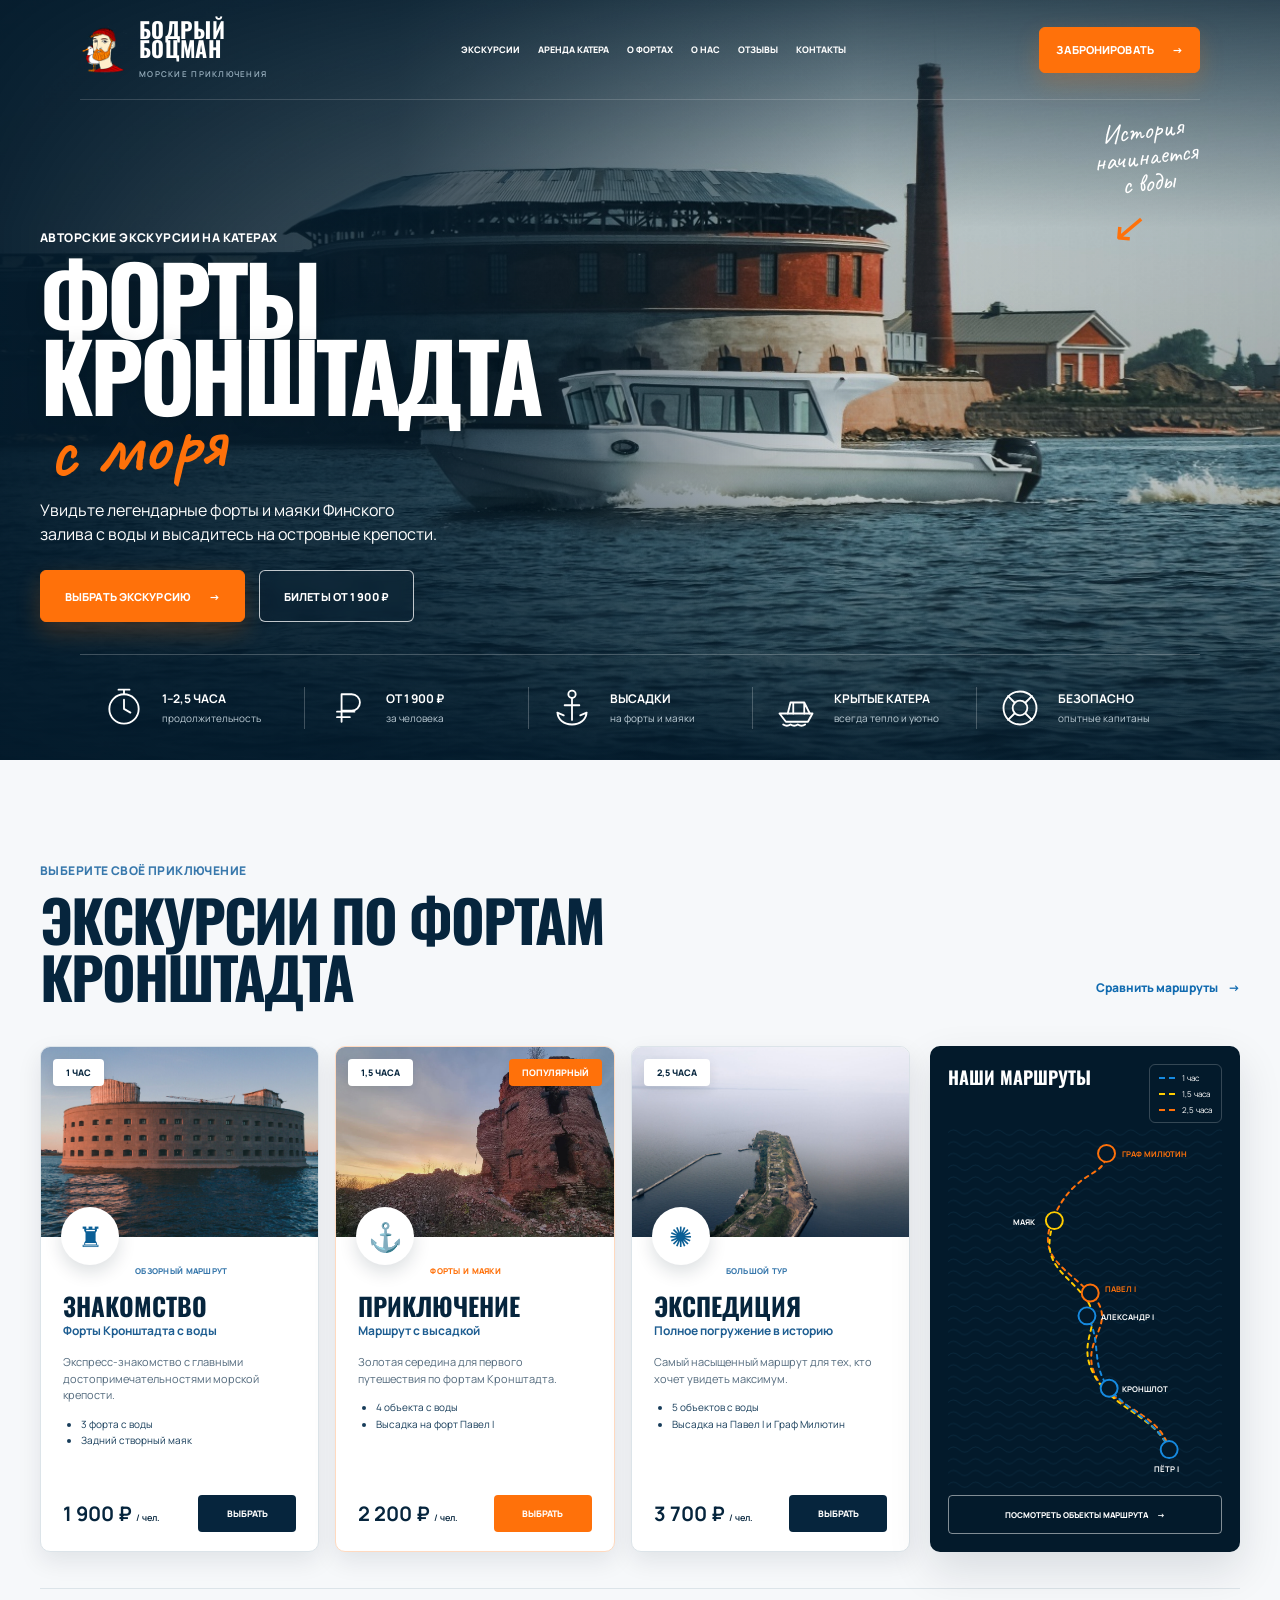
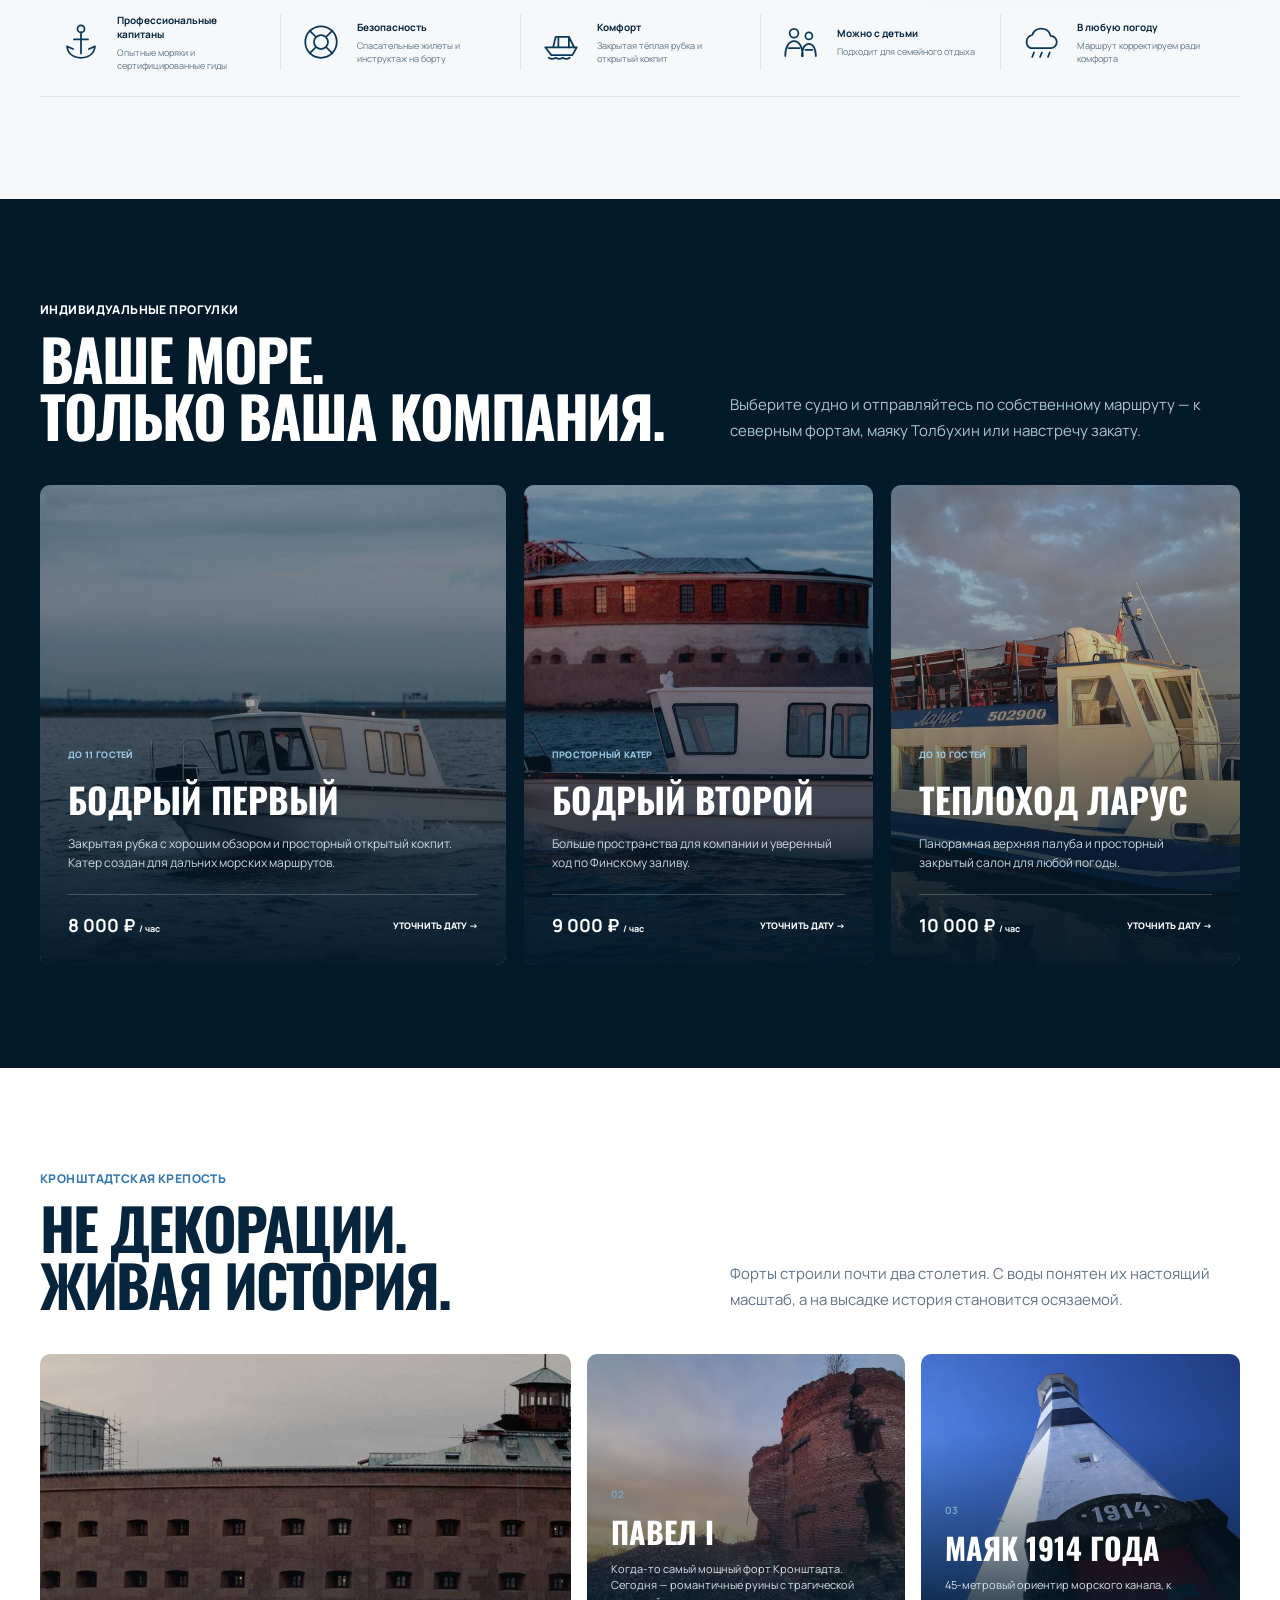
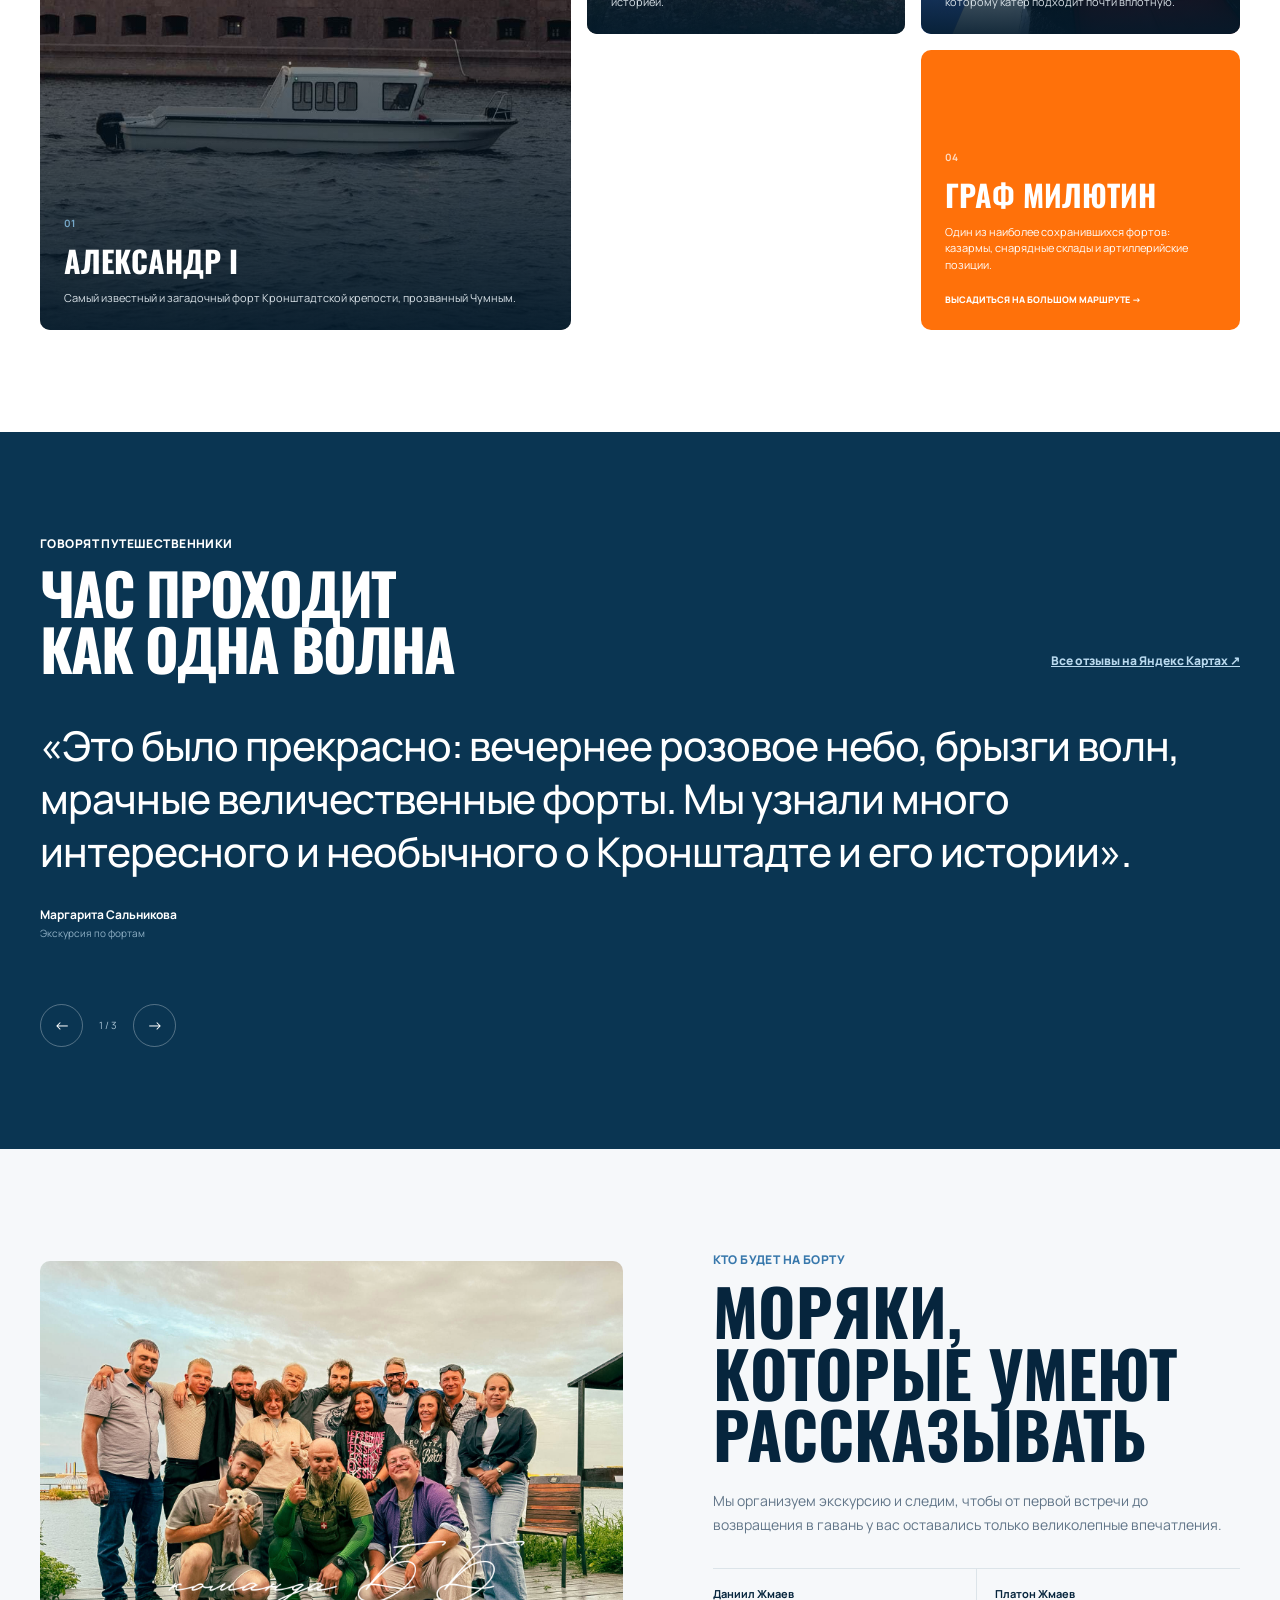
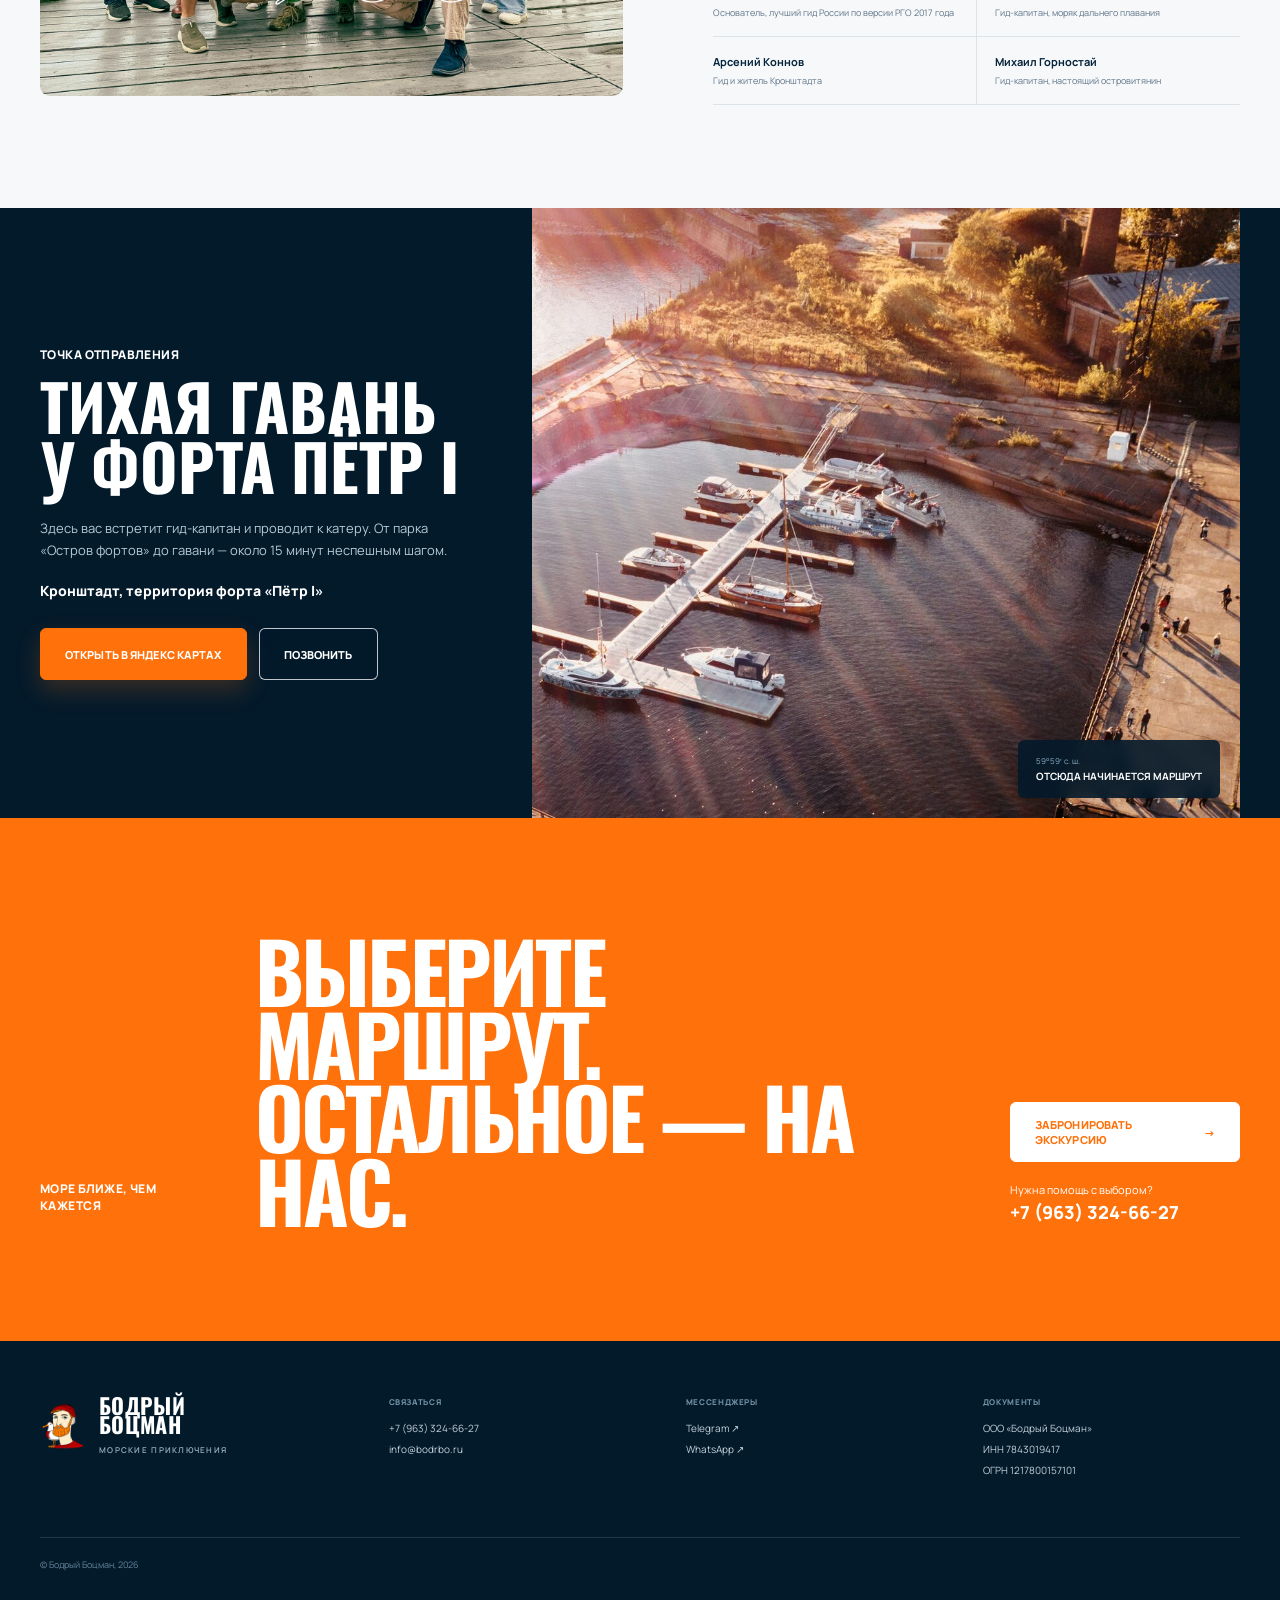
==== index.html @ 9ac8354c "feat: build Bodrbo Fort excursion website" ====
<!doctype html>
<html lang="ru">
<head>
  <meta charset="UTF-8">
  <meta name="viewport" content="width=device-width, initial-scale=1.0">
  <meta name="description" content="Авторские экскурсии по фортам и маякам Кронштадта на комфортабельных катерах. Маршруты от 1 до 2,5 часов с высадкой на форты.">
  <meta name="robots" content="index, follow, max-image-preview:large">
  <meta name="theme-color" content="#06253d">
  <link rel="canonical" href="https://bodrbo-fort.ru/">
  <meta property="og:locale" content="ru_RU">
  <meta property="og:type" content="website">
  <meta property="og:site_name" content="Бодрый Боцман — морские приключения">
  <meta property="og:title" content="Экскурсии по фортам Кронштадта с моря — Бодрый Боцман">
  <meta property="og:description" content="Увидьте легендарные форты и маяки Финского залива с воды и высадитесь на островные крепости.">
  <meta property="og:url" content="https://bodrbo-fort.ru/">
  <meta property="og:image" content="https://bodrbo-fort.ru/assets/images/hero-boat-fort.jpg">
  <meta name="twitter:card" content="summary_large_image">
  <title>Экскурсии по фортам Кронштадта с моря — Бодрый Боцман</title>
  <link rel="preconnect" href="https://fonts.googleapis.com">
  <link rel="preconnect" href="https://fonts.gstatic.com" crossorigin>
  <link href="https://fonts.googleapis.com/css2?family=Caveat:wght@600&amp;family=Manrope:wght@400;500;600;700;800&amp;family=Oswald:wght@500;600;700&amp;display=swap" rel="stylesheet">
  <link rel="icon" href="assets/logo-face.png" type="image/png">
  <link rel="stylesheet" href="styles.css?v=1">
  <script type="application/ld+json">
  {
    "@context": "https://schema.org",
    "@type": "TravelAgency",
    "name": "Бодрый Боцман",
    "url": "https://bodrbo-fort.ru/",
    "image": "https://bodrbo-fort.ru/assets/images/hero-boat-fort.jpg",
    "telephone": "+79633246627",
    "email": "info@bodrbo.ru",
    "address": {
      "@type": "PostalAddress",
      "addressLocality": "Кронштадт",
      "streetAddress": "Территория форта Пётр I",
      "addressCountry": "RU"
    },
    "priceRange": "₽₽",
    "sameAs": [
      "https://t.me/bodrbo_fort",
      "https://yandex.ru/maps/org/bodry_botsman/31053959127/"
    ]
  }
  </script>
</head>
<body>
  <a class="skip-link" href="#main">К содержанию</a>

  <header class="site-header" data-header>
    <a class="brand" href="#top" aria-label="Бодрый Боцман — на главную">
      <img src="assets/logo-face.png" alt="">
      <span><strong>Бодрый<br>Боцман</strong><small>Морские приключения</small></span>
    </a>
    <nav class="desktop-nav" aria-label="Основная навигация">
      <a href="#excursions">Экскурсии</a>
      <a href="#fleet">Аренда катера</a>
      <a href="#forts">О фортах</a>
      <a href="#team">О нас</a>
      <a href="#reviews">Отзывы</a>
      <a href="#contacts">Контакты</a>
    </nav>
    <div class="header-contact">
      <a href="tel:+79633246627">+7 (963) 324-66-27</a>
      <small>Ежедневно с 10:00 до 20:00</small>
    </div>
    <a class="button button--compact" href="https://n1058248.yclients.com" target="_blank" rel="noopener">Забронировать <span>→</span></a>
    <button class="menu-toggle" type="button" aria-expanded="false" aria-controls="mobile-menu" aria-label="Открыть меню"><span></span><span></span></button>
  </header>

  <div class="mobile-menu" id="mobile-menu" aria-hidden="true">
    <nav aria-label="Мобильная навигация">
      <a href="#excursions">Экскурсии</a><a href="#fleet">Аренда катера</a><a href="#forts">О фортах</a><a href="#team">О нас</a><a href="#reviews">Отзывы</a><a href="#contacts">Контакты</a>
    </nav>
    <a class="mobile-menu__phone" href="tel:+79633246627">+7 (963) 324-66-27</a>
    <a class="button" href="https://n1058248.yclients.com" target="_blank" rel="noopener">Забронировать экскурсию</a>
  </div>

  <main id="main">
    <section class="hero" id="top">
      <img class="hero__image" src="assets/images/hero-boat-fort.jpg" alt="Катер Бодрого Боцмана у форта Кронштадта">
      <div class="hero__wash"></div>
      <div class="hero__content">
        <p class="eyebrow">Авторские экскурсии на катерах</p>
        <h1>Форты<br>Кронштадта</h1>
        <p class="hero__script">с моря</p>
        <p class="hero__lead">Увидьте легендарные форты и маяки Финского залива с воды и высадитесь на островные крепости.</p>
        <div class="hero__actions">
          <a class="button" href="#excursions">Выбрать экскурсию <span>→</span></a>
          <a class="button button--ghost" href="https://n1058248.yclients.com" target="_blank" rel="noopener">Билеты от 1 900 ₽</a>
        </div>
      </div>
      <p class="hero__note">История<br>начинается<br>с воды <span>↙</span></p>
      <div class="hero-facts" aria-label="Главные преимущества">
        <article>
          <svg class="fact-icon" aria-hidden="true" viewBox="0 0 48 48"><circle cx="24" cy="25" r="16"></circle><path d="M24 15v10l7 4M18 4h12M24 4v5"></path></svg>
          <div><b>1–2,5 часа</b><small>продолжительность</small></div>
        </article>
        <article>
          <svg class="fact-icon" aria-hidden="true" viewBox="0 0 48 48"><path d="M17 39V9h11a9 9 0 0 1 0 18H17M12 28h19M12 34h14"></path></svg>
          <div><b>От 1 900 ₽</b><small>за человека</small></div>
        </article>
        <article>
          <svg class="fact-icon" aria-hidden="true" viewBox="0 0 48 48"><circle cx="24" cy="9" r="4"></circle><path d="M24 13v24M16 21h16M8 29c1 8 7 13 16 13s15-5 16-13M8 29l7 3M40 29l-7 3"></path></svg>
          <div><b>Высадки</b><small>на форты и маяки</small></div>
        </article>
        <article>
          <svg class="fact-icon" aria-hidden="true" viewBox="0 0 48 48"><path d="M6 30h36l-5 9H13L6 30Z"></path><path d="M15 30l3-12h15l6 12M21 18v12M33 18v12M10 42c3 2 5 2 8 0 3 2 5 2 8 0 3 2 5 2 8 0"></path></svg>
          <div><b>Крытые катера</b><small>всегда тепло и уютно</small></div>
        </article>
        <article>
          <svg class="fact-icon" aria-hidden="true" viewBox="0 0 48 48"><circle cx="24" cy="24" r="18"></circle><circle cx="24" cy="24" r="8"></circle><path d="M11 11l7 7M30 30l7 7M37 11l-7 7M18 30l-7 7"></path></svg>
          <div><b>Безопасно</b><small>опытные капитаны</small></div>
        </article>
      </div>
    </section>

    <section class="section routes" id="excursions">
      <header class="section-heading">
        <div><p class="eyebrow eyebrow--blue">Выберите своё приключение</p><h2>Экскурсии по фортам<br>Кронштадта</h2></div>
        <button class="text-link" type="button" data-scroll-map>Сравнить маршруты <span>→</span></button>
      </header>

      <div class="routes-layout">
        <div class="route-cards">
          <article class="route-card">
            <div class="route-card__image"><img src="assets/images/route-short.jpg" alt="Форт Александр I с воды" loading="lazy"><span>1 час</span></div>
            <div class="route-card__body">
              <div class="route-card__icon" aria-hidden="true">♜</div>
              <p class="eyebrow eyebrow--blue">Обзорный маршрут</p>
              <h3>Знакомство</h3>
              <p class="route-card__subtitle">Форты Кронштадта с воды</p>
              <p>Экспресс-знакомство с главными достопримечательностями морской крепости.</p>
              <ul><li>3 форта с воды</li><li>Задний створный маяк</li></ul>
              <footer><b>1 900 ₽ <small>/ чел.</small></b><a class="card-button" href="https://n1058248.yclients.com" target="_blank" rel="noopener">Выбрать</a></footer>
            </div>
          </article>

          <article class="route-card route-card--popular">
            <div class="route-card__image"><img src="assets/images/route-medium.jpg" alt="Руины форта Павел I" loading="lazy"><span>1,5 часа</span><em>Популярный</em></div>
            <div class="route-card__body">
              <div class="route-card__icon" aria-hidden="true">⚓</div>
              <p class="eyebrow eyebrow--orange">Форты и маяки</p>
              <h3>Приключение</h3>
              <p class="route-card__subtitle">Маршрут с высадкой</p>
              <p>Золотая середина для первого путешествия по фортам Кронштадта.</p>
              <ul><li>4 объекта с воды</li><li>Высадка на форт Павел I</li></ul>
              <footer><b>2 200 ₽ <small>/ чел.</small></b><a class="card-button card-button--orange" href="https://n1058248.yclients.com" target="_blank" rel="noopener">Выбрать</a></footer>
            </div>
          </article>

          <article class="route-card">
            <div class="route-card__image"><img src="assets/images/route-long.jpg" alt="Форт Обручев с высоты" loading="lazy"><span>2,5 часа</span></div>
            <div class="route-card__body">
              <div class="route-card__icon" aria-hidden="true">✺</div>
              <p class="eyebrow eyebrow--blue">Большой тур</p>
              <h3>Экспедиция</h3>
              <p class="route-card__subtitle">Полное погружение в историю</p>
              <p>Самый насыщенный маршрут для тех, кто хочет увидеть максимум.</p>
              <ul><li>5 объектов с воды</li><li>Высадка на Павел I и Граф Милютин</li></ul>
              <footer><b>3 700 ₽ <small>/ чел.</small></b><a class="card-button" href="https://n1058248.yclients.com" target="_blank" rel="noopener">Выбрать</a></footer>
            </div>
          </article>
        </div>

        <aside class="route-map" id="route-map" aria-label="Схема маршрутов экскурсий">
          <header><h3>Наши маршруты</h3><ul><li><i class="line line--blue"></i>1 час</li><li><i class="line line--yellow"></i>1,5 часа</li><li><i class="line line--orange"></i>2,5 часа</li></ul></header>
          <svg viewBox="0 0 420 560" role="img" aria-labelledby="map-title map-desc">
            <title id="map-title">Маршруты от форта Пётр I</title>
            <desc id="map-desc">Три маршрута проходят вдоль фортов Кроншлот, Александр I, Павел I, маяка и форта Граф Милютин.</desc>
            <defs><pattern id="waves" width="34" height="18" patternUnits="userSpaceOnUse"><path d="M0 10 Q8 2 17 10 T34 10" fill="none" stroke="#164764" stroke-width="1" opacity=".42"/></pattern></defs>
            <rect width="420" height="560" fill="url(#waves)"/>
            <path class="map-path map-path--orange" d="M339 496C325 436 245 431 224 378S265 302 218 256 132 197 166 131 241 79 243 42"/>
            <path class="map-path map-path--yellow" d="M339 496C318 444 251 434 223 380S242 304 210 263 139 211 163 145"/>
            <path class="map-path map-path--blue" d="M339 496C321 453 276 438 247 402S236 327 213 291"/>
            <g class="map-node"><circle cx="339" cy="496" r="13"/><text x="316" y="530">ПЁТР I</text></g>
            <g class="map-node"><circle cx="247" cy="402" r="13"/><text x="266" y="407">КРОНШЛОТ</text></g>
            <g class="map-node"><circle cx="213" cy="291" r="13"/><text x="234" y="297">АЛЕКСАНДР I</text></g>
            <g class="map-node map-node--orange"><circle cx="218" cy="256" r="13"/><text x="240" y="255">ПАВЕЛ I</text></g>
            <g class="map-node map-node--yellow"><circle cx="163" cy="145" r="13"/><text x="100" y="151">МАЯК</text></g>
            <g class="map-node map-node--orange"><circle cx="243" cy="42" r="13"/><text x="267" y="48">ГРАФ МИЛЮТИН</text></g>
          </svg>
          <a href="#forts">Посмотреть объекты маршрута <span>→</span></a>
        </aside>
      </div>

      <div class="trust-strip">
        <article>
          <svg class="trust-icon" aria-hidden="true" viewBox="0 0 48 48"><circle cx="24" cy="9" r="4"></circle><path d="M24 13v24M16 21h16M8 29c1 8 7 13 16 13s15-5 16-13M8 29l7 3M40 29l-7 3"></path></svg>
          <div><b>Профессиональные капитаны</b><p>Опытные моряки и сертифицированные гиды</p></div>
        </article>
        <article>
          <svg class="trust-icon" aria-hidden="true" viewBox="0 0 48 48"><circle cx="24" cy="24" r="18"></circle><circle cx="24" cy="24" r="8"></circle><path d="M11 11l7 7M30 30l7 7M37 11l-7 7M18 30l-7 7"></path></svg>
          <div><b>Безопасность</b><p>Спасательные жилеты и инструктаж на борту</p></div>
        </article>
        <article>
          <svg class="trust-icon" aria-hidden="true" viewBox="0 0 48 48"><path d="M6 30h36l-5 9H13L6 30Z"></path><path d="M15 30l3-12h15l6 12M21 18v12M33 18v12M10 42c3 2 5 2 8 0 3 2 5 2 8 0 3 2 5 2 8 0"></path></svg>
          <div><b>Комфорт</b><p>Закрытая тёплая рубка и открытый кокпит</p></div>
        </article>
        <article>
          <svg class="trust-icon" aria-hidden="true" viewBox="0 0 48 48"><circle cx="16" cy="14" r="5"></circle><circle cx="33" cy="17" r="4"></circle><path d="M6 40c0-10 4-17 10-17s10 7 10 17M25 40c0-8 3-14 8-14s8 6 8 14M10 31h12M29 33h8"></path></svg>
          <div><b>Можно с детьми</b><p>Подходит для семейного отдыха</p></div>
        </article>
        <article>
          <svg class="trust-icon" aria-hidden="true" viewBox="0 0 48 48"><path d="M12 31h23a7 7 0 0 0 0-14 11 11 0 0 0-21-1A8 8 0 0 0 12 31Z"></path><path d="M16 36l-2 5M25 36l-2 5M34 36l-2 5"></path></svg>
          <div><b>В любую погоду</b><p>Маршрут корректируем ради комфорта</p></div>
        </article>
      </div>
    </section>

    <section class="section fleet" id="fleet">
      <header class="section-heading section-heading--light"><div><p class="eyebrow">Индивидуальные прогулки</p><h2>Ваше море.<br>Только ваша компания.</h2></div><p>Выберите судно и отправляйтесь по собственному маршруту — к северным фортам, маяку Толбухин или навстречу закату.</p></header>
      <div class="fleet-grid">
        <article class="vessel-card vessel-card--wide"><img src="assets/images/boat-first.jpg" alt="Катер Бодрый Первый на воде" loading="lazy"><div><p class="eyebrow">До 11 гостей</p><h3>Бодрый Первый</h3><p>Закрытая рубка с хорошим обзором и просторный открытый кокпит. Катер создан для дальних морских маршрутов.</p><footer><b>8 000 ₽ <small>/ час</small></b><a href="tel:+79633246627">Уточнить дату →</a></footer></div></article>
        <article class="vessel-card"><img src="assets/images/boat-second.jpg" alt="Катер Бодрый Второй у форта" loading="lazy"><div><p class="eyebrow">Просторный катер</p><h3>Бодрый Второй</h3><p>Больше пространства для компании и уверенный ход по Финскому заливу.</p><footer><b>9 000 ₽ <small>/ час</small></b><a href="tel:+79633246627">Уточнить дату →</a></footer></div></article>
        <article class="vessel-card"><img src="assets/images/ship-larus.jpg" alt="Теплоход Ларус" loading="lazy"><div><p class="eyebrow">До 10 гостей</p><h3>Теплоход Ларус</h3><p>Панорамная верхняя палуба и просторный закрытый салон для любой погоды.</p><footer><b>10 000 ₽ <small>/ час</small></b><a href="tel:+79633246627">Уточнить дату →</a></footer></div></article>
      </div>
    </section>

    <section class="section forts" id="forts">
      <header class="section-heading"><div><p class="eyebrow eyebrow--blue">Кронштадтская крепость</p><h2>Не декорации.<br>Живая история.</h2></div><p>Форты строили почти два столетия. С воды понятен их настоящий масштаб, а на высадке история становится осязаемой.</p></header>
      <div class="forts-grid">
        <article class="fort-card fort-card--large"><img src="assets/images/fort-alexander.jpg" alt="Форт Александр I" loading="lazy"><div><span>01</span><h3>Александр I</h3><p>Самый известный и загадочный форт Кронштадтской крепости, прозванный Чумным.</p></div></article>
        <article class="fort-card"><img src="assets/images/route-medium.jpg" alt="Руины форта Павел I" loading="lazy"><div><span>02</span><h3>Павел I</h3><p>Когда-то самый мощный форт Кронштадта. Сегодня — романтичные руины с трагической историей.</p></div></article>
        <article class="fort-card"><img src="assets/images/lighthouse.jpg" alt="Задний створный маяк морского канала" loading="lazy"><div><span>03</span><h3>Маяк 1914 года</h3><p>45-метровый ориентир морского канала, к которому катер подходит почти вплотную.</p></div></article>
        <article class="fort-card fort-card--text"><div><span>04</span><h3>Граф Милютин</h3><p>Один из наиболее сохранившихся фортов: казармы, снарядные склады и артиллерийские позиции.</p><a href="#excursions">Высадиться на большом маршруте →</a></div></article>
      </div>
    </section>

    <section class="section reviews" id="reviews">
      <header class="section-heading section-heading--light"><div><p class="eyebrow">Говорят путешественники</p><h2>Час проходит<br>как одна волна</h2></div><a class="text-link text-link--light" href="https://yandex.ru/maps/org/bodry_botsman/31053959127/" target="_blank" rel="noopener">Все отзывы на Яндекс Картах ↗</a></header>
      <div class="reviews-track" data-reviews>
        <blockquote class="review is-active"><p>«Это было прекрасно: вечернее розовое небо, брызги волн, мрачные величественные форты. Мы узнали много интересного и необычного о Кронштадте и его истории».</p><footer><b>Маргарита Сальникова</b><span>Экскурсия по фортам</span></footer></blockquote>
        <blockquote class="review"><p>«Рассказ последовательный, интересный, с юмором. Узнали много нового. Поездка по воде на малом катере — отдельное приключение. Посетили форт Милютин и поднялись на маяк».</p><footer><b>Дина Мо</b><span>Большой маршрут</span></footer></blockquote>
        <blockquote class="review"><p>«Более интересного рассказа об истории ещё не слышали. Час пролетел незаметно: прокатились с ветерком, посмеялись от души и получили массу эмоций».</p><footer><b>Катарина Фишер</b><span>Обзорная экскурсия</span></footer></blockquote>
      </div>
      <div class="review-controls"><button type="button" data-review-prev aria-label="Предыдущий отзыв">←</button><span data-review-count>1 / 3</span><button type="button" data-review-next aria-label="Следующий отзыв">→</button></div>
    </section>

    <section class="section team" id="team">
      <div class="team-photo"><img src="assets/images/team.jpg" alt="Команда Бодрого Боцмана" loading="lazy"></div>
      <div class="team-copy"><p class="eyebrow eyebrow--blue">Кто будет на борту</p><h2>Моряки,<br>которые умеют рассказывать</h2><p>Мы организуем экскурсию и следим, чтобы от первой встречи до возвращения в гавань у вас оставались только великолепные впечатления.</p>
        <div class="team-list">
          <article><b>Даниил Жмаев</b><span>Основатель, лучший гид России по версии РГО 2017 года</span></article>
          <article><b>Платон Жмаев</b><span>Гид-капитан, моряк дальнего плавания</span></article>
          <article><b>Арсений Коннов</b><span>Гид и житель Кронштадта</span></article>
          <article><b>Михаил Горностай</b><span>Гид-капитан, настоящий островитянин</span></article>
        </div>
      </div>
    </section>

    <section class="section departure" id="contacts">
      <div class="departure-copy"><p class="eyebrow">Точка отправления</p><h2>Тихая гавань<br>у форта Пётр I</h2><p>Здесь вас встретит гид-капитан и проводит к катеру. От парка «Остров фортов» до гавани — около 15 минут неспешным шагом.</p><address>Кронштадт, территория форта «Пётр I»</address><div><a class="button" href="https://yandex.ru/maps/org/bodry_botsman/31053959127/" target="_blank" rel="noopener">Открыть в Яндекс Картах</a><a class="button button--ghost" href="tel:+79633246627">Позвонить</a></div></div>
      <figure><img src="assets/images/departure-harbor.jpg" alt="Гавань у форта Пётр I — место отправления экскурсий" loading="lazy"><figcaption><span>59°59′ с. ш.</span><b>Отсюда начинается маршрут</b></figcaption></figure>
    </section>

    <section class="booking">
      <p class="eyebrow">Море ближе, чем кажется</p><h2>Выберите маршрут.<br>Остальное — на нас.</h2><div><a class="button" href="https://n1058248.yclients.com" target="_blank" rel="noopener">Забронировать экскурсию <span>→</span></a><p>Нужна помощь с выбором?<br><a href="tel:+79633246627">+7 (963) 324-66-27</a></p></div>
    </section>
  </main>

  <footer class="site-footer">
    <a class="brand brand--footer" href="#top"><img src="assets/logo-face.png" alt=""><span><strong>Бодрый<br>Боцман</strong><small>Морские приключения</small></span></a>
    <div><small>Связаться</small><a href="tel:+79633246627">+7 (963) 324-66-27</a><a href="mailto:info@bodrbo.ru">info@bodrbo.ru</a></div>
    <div><small>Мессенджеры</small><a href="https://t.me/bodrbo_fort" target="_blank" rel="noopener">Telegram ↗</a><a href="https://wa.me/79633246627" target="_blank" rel="noopener">WhatsApp ↗</a></div>
    <div><small>Документы</small><span>ООО «Бодрый Боцман»</span><span>ИНН 7843019417</span><span>ОГРН 1217800157101</span></div>
    <p>© Бодрый Боцман, 2026</p>
  </footer>

  <script src="script.js?v=1"></script>
</body>
</html>
---- styles.css ----
:root{
  --ink:#06253d;
  --ink-deep:#031a2b;
  --ink-soft:#0b3857;
  --water:#0b5f96;
  --sky:#5aa4cf;
  --paper:#f6f8fa;
  --white:#fff;
  --mist:#dbe5ec;
  --muted:#617588;
  --orange:#ff710a;
  --orange-deep:#e95d00;
  --yellow:#ffcc00;
  --line:#dce4e9;
  --shadow:0 18px 44px rgba(3,26,43,.12);
  --radius:10px;
  --container:min(1400px,calc(100% - 80px));
}

*{box-sizing:border-box}
html{scroll-behavior:smooth;background:var(--paper);color:var(--ink);font-family:"Manrope",Arial,sans-serif;-webkit-font-smoothing:antialiased}
body{margin:0;min-width:320px;overflow-x:hidden}
body.menu-open{overflow:hidden}
img{display:block;max-width:100%}
a{color:inherit}
button,input,textarea{font:inherit}
button{color:inherit;cursor:pointer}
.skip-link{position:fixed;left:16px;top:-80px;z-index:1000;background:#fff;color:var(--ink);padding:12px 18px;border-radius:6px;font-weight:800}
.skip-link:focus{top:16px}
:focus-visible{outline:3px solid #ffb677;outline-offset:4px}

.site-header{position:absolute;left:50%;top:0;z-index:50;display:grid;grid-template-columns:auto 1fr auto auto;align-items:center;gap:clamp(24px,3vw,52px);width:var(--container);height:100px;color:#fff;border-bottom:1px solid rgba(255,255,255,.16);transform:translateX(-50%)}
.site-header.is-scrolled{position:fixed;left:0;width:100%;height:76px;padding:0 max(40px,calc((100vw - 1400px)/2));background:rgba(3,26,43,.95);border-bottom-color:rgba(255,255,255,.1);backdrop-filter:blur(15px);transform:none;animation:header-in .24s ease-out}
@keyframes header-in{from{transform:translateY(-100%)}to{transform:none}}
.brand{display:flex;align-items:center;gap:10px;min-width:max-content;color:#fff;text-decoration:none}
.brand img{width:49px;height:55px;object-fit:contain}
.brand>span{display:block}
.brand strong{display:block;font-family:"Oswald",Impact,sans-serif;font-size:22px;line-height:.87;letter-spacing:.015em;text-transform:uppercase}
.brand small{display:block;margin-top:10px;color:#98afbe;font-size:8px;font-weight:600;letter-spacing:.16em;text-transform:uppercase}
.desktop-nav{display:flex;align-items:center;justify-content:center;gap:clamp(20px,2.3vw,39px)}
.desktop-nav a{position:relative;color:#fff;text-decoration:none;font-size:11px;font-weight:800;text-transform:uppercase;white-space:nowrap}
.desktop-nav a::after{content:"";position:absolute;left:0;right:100%;bottom:-8px;height:2px;background:var(--orange);transition:right .2s ease}
.desktop-nav a:hover::after{right:0}
.header-contact{display:grid;justify-items:end;gap:2px;min-width:max-content}
.header-contact a{text-decoration:none;font-size:17px;font-weight:800}
.header-contact small{color:#b9c9d4;font-size:9px}
.button{display:inline-flex;align-items:center;justify-content:center;gap:18px;min-height:52px;border:1px solid var(--orange);border-radius:6px;background:var(--orange);color:#fff;padding:14px 24px;text-decoration:none;font-size:11px;font-weight:800;letter-spacing:.01em;text-transform:uppercase;box-shadow:0 10px 25px rgba(255,113,10,.22);transition:background .2s,border-color .2s,transform .2s,box-shadow .2s}
.button:hover{background:#ff8124;border-color:#ff8124;transform:translateY(-2px);box-shadow:0 16px 28px rgba(255,113,10,.3)}
.button--compact{min-height:46px;padding:12px 20px}
.button--ghost{border-color:rgba(255,255,255,.75);background:rgba(3,26,43,.14);box-shadow:none;backdrop-filter:blur(7px)}
.button--ghost:hover{border-color:#fff;background:rgba(255,255,255,.12);box-shadow:none}
.menu-toggle{display:none;width:46px;height:46px;border:1px solid rgba(255,255,255,.25);border-radius:5px;background:transparent;padding:13px}
.menu-toggle span{display:block;width:100%;height:2px;background:#fff;transition:.2s}
.menu-toggle span+span{margin-top:7px}
.menu-toggle[aria-expanded="true"] span:first-child{transform:translateY(4.5px) rotate(45deg)}
.menu-toggle[aria-expanded="true"] span:last-child{transform:translateY(-4.5px) rotate(-45deg)}
.mobile-menu{display:none}

.hero{position:relative;display:flex;align-items:flex-end;min-height:760px;overflow:hidden;background:var(--ink-deep);color:#fff;padding:150px max(40px,calc((100vw - 1400px)/2)) 138px}
.hero__image{position:absolute;inset:0;width:100%;height:100%;object-fit:cover;object-position:center 52%;transform:scale(1.015);animation:hero-settle 1.4s cubic-bezier(.2,.7,.2,1) both}
@keyframes hero-settle{from{opacity:.55;transform:scale(1.075)}to{opacity:1;transform:scale(1.015)}}
.hero__wash{position:absolute;inset:0;background:linear-gradient(90deg,rgba(3,26,43,.95) 0%,rgba(3,26,43,.76) 31%,rgba(3,26,43,.18) 67%,rgba(3,26,43,.28) 100%),linear-gradient(0deg,rgba(3,26,43,.9) 0%,transparent 38%),linear-gradient(180deg,rgba(3,26,43,.72),transparent 30%)}
.hero__content{position:relative;z-index:2;width:min(600px,48vw)}
.eyebrow{margin:0 0 12px;color:#fff;font-size:12px;font-weight:800;letter-spacing:.035em;text-transform:uppercase}
.eyebrow--blue{color:#3878ac}
.eyebrow--orange{color:var(--orange)}
.hero h1{margin:0;font-family:"Oswald",Impact,sans-serif;font-size:clamp(70px,7.35vw,118px);font-weight:700;line-height:.82;letter-spacing:-.045em;text-transform:uppercase;text-shadow:0 3px 20px rgba(0,0,0,.15)}
.hero__script{width:max-content;margin:0 0 8px 7px;color:var(--orange);font-family:"Caveat",cursive;font-size:clamp(62px,6vw,96px);font-weight:600;line-height:.88;transform:rotate(-4deg)}
.hero__lead{max-width:580px;margin:18px 0 24px;font-size:16px;line-height:1.5;text-wrap:balance}
.hero__actions{display:flex;gap:14px;flex-wrap:wrap}
.hero__note{position:absolute;top:118px;right:max(80px,calc((100vw - 1400px)/2 + 30px));z-index:3;margin:0;font-family:"Caveat",cursive;font-size:26px;line-height:1;text-align:center;transform:rotate(-7deg)}
.hero__note span{display:block;margin:8px 0 0 -48px;color:var(--orange);font-family:Arial,sans-serif;font-size:42px;transform:rotate(12deg)}
.hero-facts{position:absolute;z-index:3;left:50%;bottom:0;display:grid;grid-template-columns:repeat(5,1fr);width:var(--container);height:106px;transform:translateX(-50%);border-top:1px solid rgba(255,255,255,.22)}
.hero-facts article{position:relative;display:flex;align-items:center;gap:16px;padding:20px 22px}
.hero-facts article+article::before{content:"";position:absolute;left:0;top:30%;bottom:30%;width:1px;background:rgba(255,255,255,.23)}
.fact-icon{display:block;width:44px;height:44px;flex:none;overflow:visible;color:#fff;fill:none;stroke:currentColor;stroke-width:2;stroke-linecap:round;stroke-linejoin:round}
.hero-facts b{display:block;font-size:12px;text-transform:uppercase}
.hero-facts small{display:block;margin-top:5px;color:#becdd6;font-size:10px;line-height:1.3}

.section{padding:clamp(75px,8vw,120px) max(40px,calc((100vw - 1400px)/2))}
.section-heading{display:flex;align-items:end;justify-content:space-between;gap:60px;margin-bottom:42px}
.section-heading h2{margin:0;font-family:"Oswald",Impact,sans-serif;font-size:clamp(44px,4.5vw,70px);line-height:.98;letter-spacing:-.035em;text-transform:uppercase}
.section-heading>p{max-width:510px;margin:0;color:var(--muted);font-size:15px;line-height:1.7}
.section-heading--light{color:#fff}
.section-heading--light>p{color:#afc2d0}
.text-link{border:0;background:transparent;color:#116bb0;padding:8px 0;font-size:12px;font-weight:800}
.text-link span{margin-left:8px}
.text-link--light{color:#b9d9ee}

.routes{background:var(--paper)}
.routes-layout{display:grid;grid-template-columns:minmax(0,1fr) 310px;gap:20px;align-items:stretch}
.route-cards{display:grid;grid-template-columns:repeat(3,minmax(0,1fr));gap:16px}
.route-card{display:flex;flex-direction:column;min-width:0;overflow:hidden;border:1px solid var(--line);border-radius:var(--radius);background:#fff;box-shadow:0 9px 24px rgba(3,26,43,.09);transition:transform .25s,box-shadow .25s}
.route-card:hover{transform:translateY(-5px);box-shadow:var(--shadow)}
.route-card--popular{border-color:#ffdac0}
.route-card__image{position:relative;height:190px;background:#bdd0dc}
.route-card__image img{width:100%;height:100%;object-fit:cover}
.route-card__image>span,.route-card__image>em{position:absolute;top:12px;border-radius:4px;background:#fff;color:var(--ink);padding:7px 13px;font-size:9px;font-style:normal;font-weight:800;text-transform:uppercase;box-shadow:0 4px 12px rgba(3,26,43,.1)}
.route-card__image>span{left:12px}
.route-card__image>em{right:12px;background:var(--orange);color:#fff}
.route-card__body{position:relative;display:flex;flex:1;flex-direction:column;padding:28px 22px 19px}
.route-card__icon{position:absolute;left:20px;top:-30px;display:grid;place-items:center;width:58px;height:58px;border-radius:50%;background:#fff;color:var(--water);font-size:28px;box-shadow:0 7px 18px rgba(3,26,43,.14)}
.route-card--popular .route-card__icon{color:var(--orange)}
.route-card__body>.eyebrow{margin:0 0 4px;padding-left:72px;font-size:8px;min-height:15px}
.route-card h3{margin:9px 0 0;font-family:"Oswald",Impact,sans-serif;font-size:25px;line-height:1;text-transform:uppercase}
.route-card__subtitle{margin:4px 0 14px!important;color:#1d5d91!important;font-size:12px!important;font-weight:700}
.route-card__body>p:not(.eyebrow){margin:0 0 12px;color:#536a7d;font-size:11px;line-height:1.5}
.route-card ul{margin:0 0 22px;padding-left:18px;color:#173d5a;font-size:10px;line-height:1.65}
.route-card footer{display:flex;align-items:center;justify-content:space-between;gap:12px;margin-top:auto}
.route-card footer>b{font-size:20px;white-space:nowrap}
.route-card footer small{font-size:9px;font-weight:600}
.card-button{display:inline-flex;justify-content:center;min-width:98px;border-radius:4px;background:var(--ink);color:#fff;padding:12px;text-decoration:none;font-size:9px;font-weight:800;text-transform:uppercase}
.card-button--orange{background:var(--orange)}
.route-map{display:flex;flex-direction:column;overflow:hidden;border-radius:var(--radius);background:var(--ink-deep);color:#fff;padding:18px;box-shadow:var(--shadow)}
.route-map header{display:flex;align-items:start;justify-content:space-between;gap:15px}
.route-map h3{margin:0;font-family:"Oswald",Impact,sans-serif;font-size:18px;text-transform:uppercase}
.route-map ul{display:grid;gap:5px;margin:0;padding:7px 9px;border:1px solid rgba(255,255,255,.2);border-radius:6px;list-style:none;font-size:8px}
.route-map li{display:flex;align-items:center;gap:7px}
.line{display:block;width:16px;border-top:2px dashed}
.line--blue{color:#168ae0}.line--yellow{color:var(--yellow)}.line--orange{color:var(--orange)}
.route-map svg{width:100%;height:100%;min-height:365px;margin:3px 0}
.map-path{fill:none;stroke-width:3;stroke-linecap:round;stroke-dasharray:6 7;animation:route-flow 12s linear infinite}
.map-path--blue{stroke:#168ae0}.map-path--yellow{stroke:var(--yellow)}.map-path--orange{stroke:var(--orange)}
@keyframes route-flow{to{stroke-dashoffset:-100}}
.map-node circle{fill:var(--ink-deep);stroke:#168ae0;stroke-width:3}
.map-node text{fill:#fff;font:700 12px "Manrope",Arial,sans-serif}
.map-node--orange circle{stroke:var(--orange)}.map-node--orange text{fill:var(--orange)}
.map-node--yellow circle{stroke:var(--yellow)}.map-node--yellow text{fill:#fff}
.route-map>a{display:flex;justify-content:center;border:1px solid rgba(255,255,255,.5);border-radius:4px;padding:13px;color:#fff;text-decoration:none;font-size:8px;font-weight:800;text-transform:uppercase}
.route-map>a span{margin-left:9px}
.trust-strip{display:grid;grid-template-columns:repeat(5,1fr);margin-top:36px;border-top:1px solid var(--line);border-bottom:1px solid var(--line)}
.trust-strip article{position:relative;display:flex;align-items:center;gap:15px;padding:24px 20px}
.trust-strip article+article::before{content:"";position:absolute;left:0;top:24%;bottom:24%;width:1px;background:var(--line)}
.trust-icon{display:block;width:42px;height:42px;flex:none;overflow:visible;color:var(--ink-soft);fill:none;stroke:currentColor;stroke-width:2;stroke-linecap:round;stroke-linejoin:round}
.trust-strip b{display:block;font-size:10px}
.trust-strip p{margin:5px 0 0;color:var(--muted);font-size:9px;line-height:1.45}

.fleet{overflow:hidden;background:var(--ink-deep);color:#fff}
.fleet::before{content:"";position:absolute}
.fleet-grid{display:grid;grid-template-columns:1.2fr .9fr .9fr;gap:18px}
.vessel-card{position:relative;min-height:480px;overflow:hidden;border-radius:var(--radius);background:#0e3149}
.vessel-card>img{position:absolute;inset:0;width:100%;height:100%;object-fit:cover;transition:transform .7s cubic-bezier(.2,.7,.2,1)}
.vessel-card:hover>img{transform:scale(1.035)}
.vessel-card::after{content:"";position:absolute;inset:0;background:linear-gradient(0deg,rgba(3,26,43,.96),rgba(3,26,43,.12) 78%)}
.vessel-card>div{position:absolute;z-index:2;left:0;right:0;bottom:0;padding:28px}
.vessel-card .eyebrow{font-size:9px;color:#9cc9e6}
.vessel-card h3{margin:0 0 10px;font-family:"Oswald",Impact,sans-serif;font-size:35px;text-transform:uppercase}
.vessel-card p:not(.eyebrow){max-width:520px;margin:0;color:#ccd9e1;font-size:12px;line-height:1.55}
.vessel-card footer{display:flex;align-items:center;justify-content:space-between;gap:20px;margin-top:22px;padding-top:18px;border-top:1px solid rgba(255,255,255,.2)}
.vessel-card footer b{font-size:18px}.vessel-card footer small{font-size:9px}.vessel-card footer a{color:#fff;font-size:9px;font-weight:800;text-decoration:none;text-transform:uppercase}

.forts{background:#fff}
.forts-grid{display:grid;grid-template-columns:1.25fr .75fr .75fr;grid-template-rows:repeat(2,280px);gap:16px}
.fort-card{position:relative;overflow:hidden;border-radius:var(--radius);background:var(--ink);color:#fff}
.fort-card--large{grid-row:1/3}
.fort-card>img{width:100%;height:100%;object-fit:cover;transition:transform .7s cubic-bezier(.2,.7,.2,1)}
.fort-card:hover>img{transform:scale(1.04)}
.fort-card::after{content:"";position:absolute;inset:0;background:linear-gradient(0deg,rgba(3,26,43,.92),transparent 72%)}
.fort-card>div{position:absolute;z-index:2;left:0;right:0;bottom:0;padding:24px}
.fort-card span{display:block;margin-bottom:8px;color:#76a8c9;font:700 10px "Manrope",sans-serif}
.fort-card h3{margin:0;font-family:"Oswald",Impact,sans-serif;font-size:30px;text-transform:uppercase}
.fort-card p{max-width:550px;margin:7px 0 0;color:#d8e1e7;font-size:11px;line-height:1.5}
.fort-card--text{grid-column:3;background:var(--orange)}
.fort-card--text::after{display:none}
.fort-card--text>div{position:relative;display:flex;height:100%;flex-direction:column;align-items:flex-start;justify-content:flex-end}
.fort-card--text span{color:#ffdac0}.fort-card--text p{color:#fff}.fort-card--text a{margin-top:20px;color:#fff;font-size:9px;font-weight:800;text-decoration:none;text-transform:uppercase}

.reviews{background:#0a3552;color:#fff}
.reviews-track{position:relative;min-height:250px}
.review{display:none;margin:0;padding:0}
.review.is-active{display:block;animation:review-in .35s ease-out}
@keyframes review-in{from{opacity:0;transform:translateX(22px)}to{opacity:1;transform:none}}
.review>p{max-width:1140px;margin:0;font-size:clamp(25px,3.2vw,48px);font-weight:500;line-height:1.3;letter-spacing:-.025em}
.review footer{display:grid;gap:3px;margin-top:28px}
.review footer b{font-size:12px}.review footer span{color:#8fb0c5;font-size:10px}
.review-controls{display:flex;align-items:center;gap:16px;margin-top:35px}
.review-controls button{display:grid;place-items:center;width:43px;height:43px;border:1px solid rgba(255,255,255,.3);border-radius:50%;background:transparent;color:#fff}
.review-controls span{color:#a6c0d0;font-size:10px}

.team{display:grid;grid-template-columns:1.05fr .95fr;gap:clamp(40px,7vw,100px);align-items:center;background:var(--paper)}
.team-photo{position:relative}
.team-photo img{width:100%;aspect-ratio:1.34;object-fit:cover;border-radius:var(--radius)}
.team-copy h2{margin:0 0 24px;font-family:"Oswald",Impact,sans-serif;font-size:clamp(45px,5vw,72px);line-height:.96;text-transform:uppercase}
.team-copy>p:not(.eyebrow){max-width:580px;margin:0;color:var(--muted);font-size:14px;line-height:1.7}
.team-list{display:grid;grid-template-columns:repeat(2,1fr);gap:0;margin-top:32px;border-top:1px solid var(--line)}
.team-list article{display:grid;gap:5px;padding:17px 14px 17px 0;border-bottom:1px solid var(--line)}
.team-list article:nth-child(even){padding-left:18px;border-left:1px solid var(--line)}
.team-list b{font-size:11px}.team-list span{color:var(--muted);font-size:9px;line-height:1.45}

.departure{display:grid;grid-template-columns:.82fr 1.18fr;gap:0;padding-top:0;padding-bottom:0;background:var(--ink-deep);color:#fff}
.departure-copy{display:flex;flex-direction:column;align-items:flex-start;justify-content:center;padding:70px clamp(35px,5vw,80px) 70px 0}
.departure-copy h2{margin:0 0 22px;font-family:"Oswald",Impact,sans-serif;font-size:clamp(48px,5vw,76px);line-height:.95;text-transform:uppercase}
.departure-copy>p:not(.eyebrow){max-width:530px;margin:0 0 20px;color:#b7c9d5;font-size:13px;line-height:1.65}
.departure-copy address{margin:0 0 28px;color:#fff;font-size:14px;font-style:normal;font-weight:800}
.departure-copy>div{display:flex;gap:12px;flex-wrap:wrap}
.departure figure{position:relative;min-height:610px;margin:0}
.departure figure>img{width:100%;height:100%;object-fit:cover}
.departure figcaption{position:absolute;right:20px;bottom:20px;display:grid;gap:3px;border-radius:6px;background:rgba(3,26,43,.88);padding:15px 18px;backdrop-filter:blur(8px)}
.departure figcaption span{color:#8db2c9;font-size:8px}.departure figcaption b{font-size:10px;text-transform:uppercase}

.booking{display:flex;align-items:end;justify-content:space-between;gap:50px;padding:clamp(75px,9vw,130px) max(40px,calc((100vw - 1400px)/2));background:var(--orange);color:#fff}
.booking h2{margin:0;font-family:"Oswald",Impact,sans-serif;font-size:clamp(54px,6.5vw,100px);line-height:.88;letter-spacing:-.035em;text-transform:uppercase}
.booking>div{display:grid;gap:20px;justify-items:start}
.booking .button{border-color:#fff;background:#fff;color:var(--orange);box-shadow:none}
.booking>div>p{margin:0;font-size:11px;line-height:1.5}.booking>div>p a{font-size:18px;font-weight:800;text-decoration:none}

.site-footer{display:grid;grid-template-columns:1.2fr repeat(3,1fr);gap:40px;padding:55px max(40px,calc((100vw - 1400px)/2)) 35px;background:var(--ink-deep);color:#fff}
.brand--footer{align-self:start}
.site-footer>div{display:grid;align-content:start;gap:7px}
.site-footer>div small{margin-bottom:7px;color:#718fa3;font-size:8px;font-weight:800;letter-spacing:.08em;text-transform:uppercase}
.site-footer>div a,.site-footer>div span{color:#c3d1da;font-size:10px;text-decoration:none}
.site-footer>p{grid-column:1/-1;margin:20px 0 0;padding-top:20px;border-top:1px solid rgba(255,255,255,.12);color:#668398;font-size:9px}

@media(max-width:1320px){
  :root{--container:min(100% - 48px,1120px)}
  .site-header{grid-template-columns:auto 1fr auto;gap:28px}.desktop-nav{gap:18px}.desktop-nav a{font-size:9px}.header-contact{display:none}.button--compact{padding-inline:16px}
}

@media(max-width:1200px){
  :root{--container:min(100% - 48px,1120px)}
  .site-header{grid-template-columns:auto 1fr auto;gap:28px}.desktop-nav{gap:18px}.desktop-nav a{font-size:9px}.header-contact{display:none}.button--compact{padding-inline:16px}
  .hero{padding-left:24px;padding-right:24px}.hero__note{right:35px}.hero-facts{width:calc(100% - 48px)}
  .section,.booking,.site-footer{padding-left:24px;padding-right:24px}
  .route-cards{grid-template-columns:repeat(2,1fr)}.route-card:last-child{grid-column:1/-1}.route-card:last-child .route-card__image{height:240px}.routes-layout{grid-template-columns:minmax(0,1fr) 290px}
  .trust-strip{grid-template-columns:repeat(3,1fr)}.trust-strip article:nth-child(4)::before{display:none}
  .fleet-grid{grid-template-columns:repeat(2,1fr)}.vessel-card--wide{grid-column:1/-1}
}

@media(max-width:900px){
  .site-header,.site-header.is-scrolled{position:fixed;left:0;top:0;width:100%;height:72px;padding:0 18px;background:rgba(3,26,43,.92);border-bottom:1px solid rgba(255,255,255,.14);backdrop-filter:blur(14px);transform:none}
  .desktop-nav,.site-header>.button{display:none}.site-header{grid-template-columns:1fr auto}.menu-toggle{display:block}.brand img{width:38px;height:43px}.brand strong{font-size:18px}.brand small{display:none}
  .mobile-menu{position:fixed;z-index:45;inset:72px 0 0;display:flex;flex-direction:column;align-items:stretch;justify-content:center;gap:30px;background:rgba(3,26,43,.985);color:#fff;padding:35px;opacity:0;visibility:hidden;transform:translateY(-14px);transition:.22s}
  .mobile-menu.is-open{opacity:1;visibility:visible;transform:none}.mobile-menu nav{display:grid}.mobile-menu nav a{padding:13px 0;border-bottom:1px solid rgba(255,255,255,.12);font-family:"Oswald",sans-serif;font-size:27px;text-decoration:none;text-transform:uppercase}.mobile-menu__phone{font-size:22px;font-weight:800;text-decoration:none}
  .hero{min-height:850px;padding:128px 24px 220px}.hero__image{object-position:62% center}.hero__wash{background:linear-gradient(90deg,rgba(3,26,43,.94),rgba(3,26,43,.54)),linear-gradient(0deg,rgba(3,26,43,.92),transparent 48%)}.hero__content{width:min(590px,85vw)}.hero__note{display:none}.hero-facts{grid-template-columns:repeat(6,1fr);height:auto;bottom:0}.hero-facts article{grid-column:span 2}.hero-facts article:nth-child(4){grid-column:2/span 2}.hero-facts article:nth-child(5){grid-column:4/span 2}.hero-facts article:nth-child(n+4){border-top:1px solid rgba(255,255,255,.16)}
  .section-heading{align-items:start;flex-direction:column;gap:20px}.routes-layout{grid-template-columns:1fr}.route-map{min-height:600px}.route-map svg{min-height:470px}
  .trust-strip{grid-template-columns:repeat(2,1fr)}.trust-strip article:nth-child(odd)::before{display:none}.trust-strip article:nth-child(4)::before{display:block}
  .forts-grid{grid-template-columns:repeat(2,1fr);grid-template-rows:460px 300px 300px}.fort-card--large{grid-column:1/-1;grid-row:auto}.fort-card--text{grid-column:auto}
  .team{grid-template-columns:1fr}.departure{grid-template-columns:1fr;padding:0}.departure-copy{padding:70px 24px}.departure figure{min-height:480px}.booking{align-items:start;flex-direction:column}.site-footer{grid-template-columns:repeat(3,1fr)}.brand--footer{grid-column:1/-1}
}

@media(max-width:640px){
  :root{--container:calc(100% - 28px)}
  .hero{min-height:850px;padding:112px 14px 230px}.hero__content{width:100%}.hero h1{font-size:clamp(53px,15.5vw,65px);letter-spacing:-.055em}.hero__script{font-size:64px}.hero__lead{font-size:14px}.hero__actions{display:grid;grid-template-columns:1fr}.hero__actions .button{width:100%}.hero-facts{grid-template-columns:repeat(6,1fr);width:calc(100% - 28px)}.hero-facts article{display:grid;grid-column:span 2;justify-items:center;gap:5px;padding:12px 4px;text-align:center}.hero-facts article:nth-child(4){grid-column:2/span 2}.hero-facts article:nth-child(5){grid-column:4/span 2}.hero-facts article+article::before{top:20%;bottom:20%}.fact-icon{width:31px;height:31px}.hero-facts b{font-size:8px}.hero-facts small{font-size:7px}
  .section{padding:65px 14px}.section-heading{margin-bottom:28px}.section-heading h2{font-size:43px}.route-cards{grid-template-columns:1fr}.route-card:last-child{grid-column:auto}.route-card:last-child .route-card__image,.route-card__image{height:210px}.route-card__body{padding:28px 18px 18px}.route-map{min-height:570px;padding:15px}.route-map svg{min-height:430px}.trust-strip{grid-template-columns:1fr;margin-top:26px}.trust-strip article{padding:17px 8px}.trust-strip article+article::before{left:0;right:0;top:0;bottom:auto;width:auto;height:1px;display:block!important}
  .fleet-grid{grid-template-columns:1fr}.vessel-card--wide{grid-column:auto}.vessel-card{min-height:450px}.vessel-card>div{padding:22px}
  .forts-grid{display:grid;grid-template-columns:1fr;grid-template-rows:none}.fort-card,.fort-card--large{grid-column:auto;grid-row:auto;min-height:360px}.fort-card--text{min-height:280px}
  .review>p{font-size:25px}.reviews-track{min-height:360px}.team-copy h2{font-size:44px}.team-list{grid-template-columns:1fr}.team-list article:nth-child(even){padding-left:0;border-left:0}
  .departure-copy{padding:65px 14px}.departure-copy h2{font-size:47px}.departure-copy>div{display:grid;width:100%}.departure-copy .button{width:100%}.departure figure{min-height:380px}.booking{padding:65px 14px}.booking h2{font-size:54px}.booking .button{width:100%;text-align:center}.site-footer{grid-template-columns:1fr;padding:45px 14px 30px}.brand--footer{grid-column:auto}.site-footer>p{grid-column:auto}
}

@media(prefers-reduced-motion:reduce){
  html{scroll-behavior:auto}*,*::before,*::after{animation-duration:.01ms!important;animation-iteration-count:1!important;transition-duration:.01ms!important}.map-path{animation:none}
}

.error-page{min-height:100vh;background:radial-gradient(circle at 80% 18%,#0b527d 0,transparent 32%),var(--ink-deep);color:#fff}
.error-shell{display:flex;min-height:100vh;flex-direction:column;align-items:flex-start;justify-content:center;width:min(680px,calc(100% - 40px));margin:auto}
.error-shell>img{width:80px;margin-bottom:30px}.error-shell h1{margin:0;font-family:"Oswald",Impact,sans-serif;font-size:clamp(75px,13vw,150px);line-height:.83;text-transform:uppercase}.error-shell>p:not(.eyebrow){max-width:480px;margin:25px 0;color:#b7c9d5;line-height:1.6}
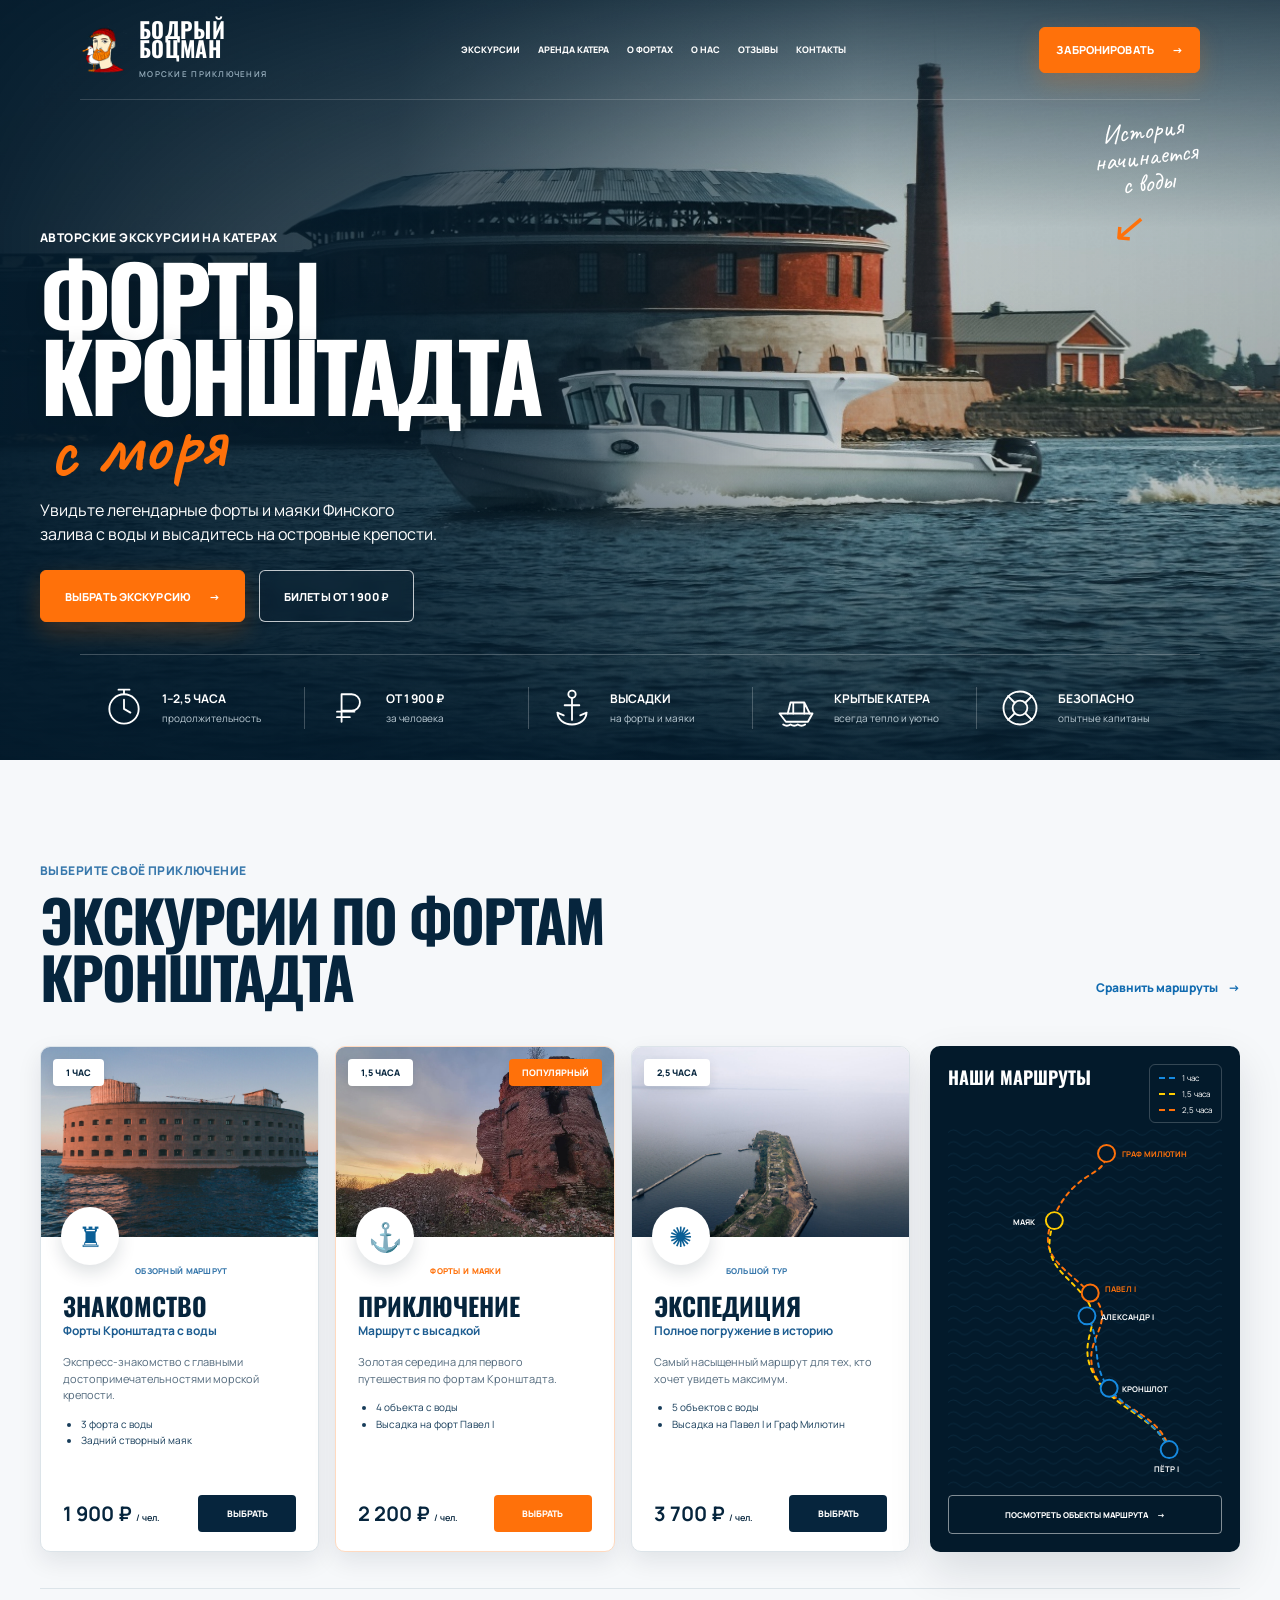
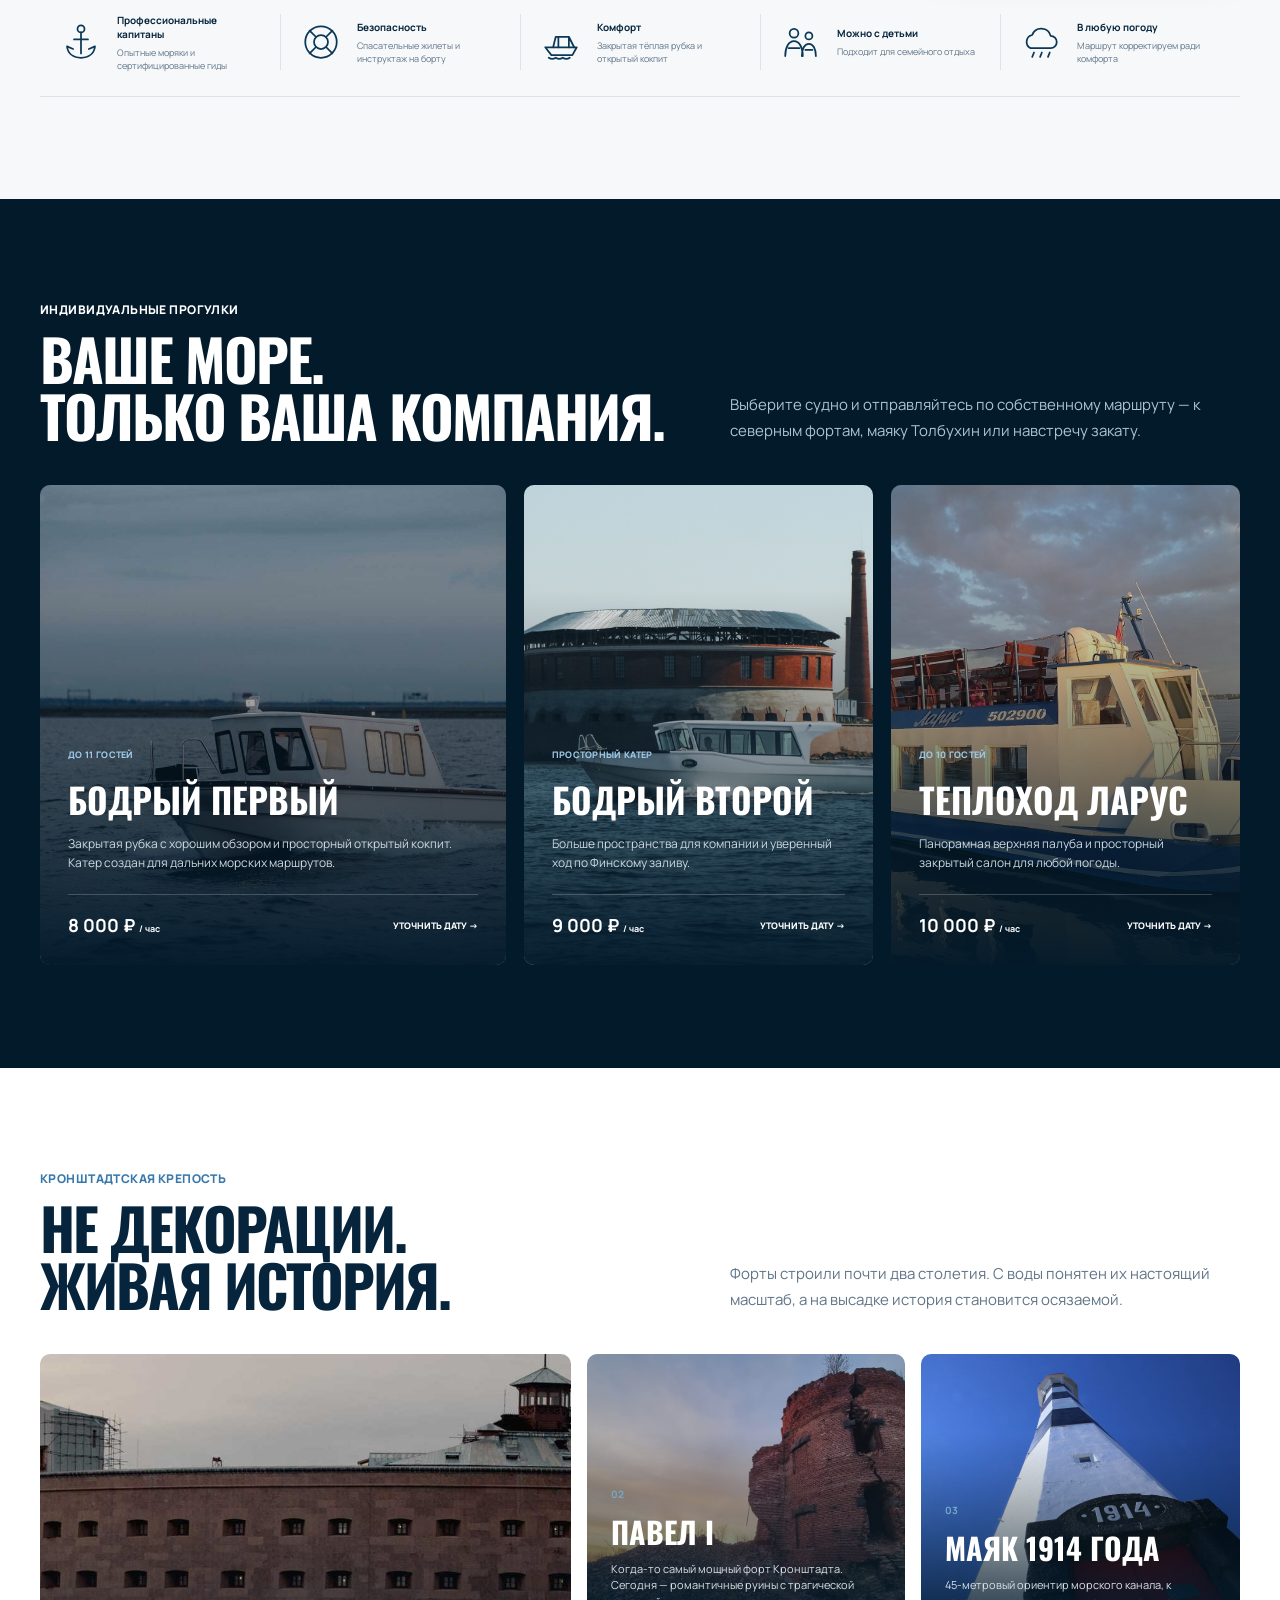
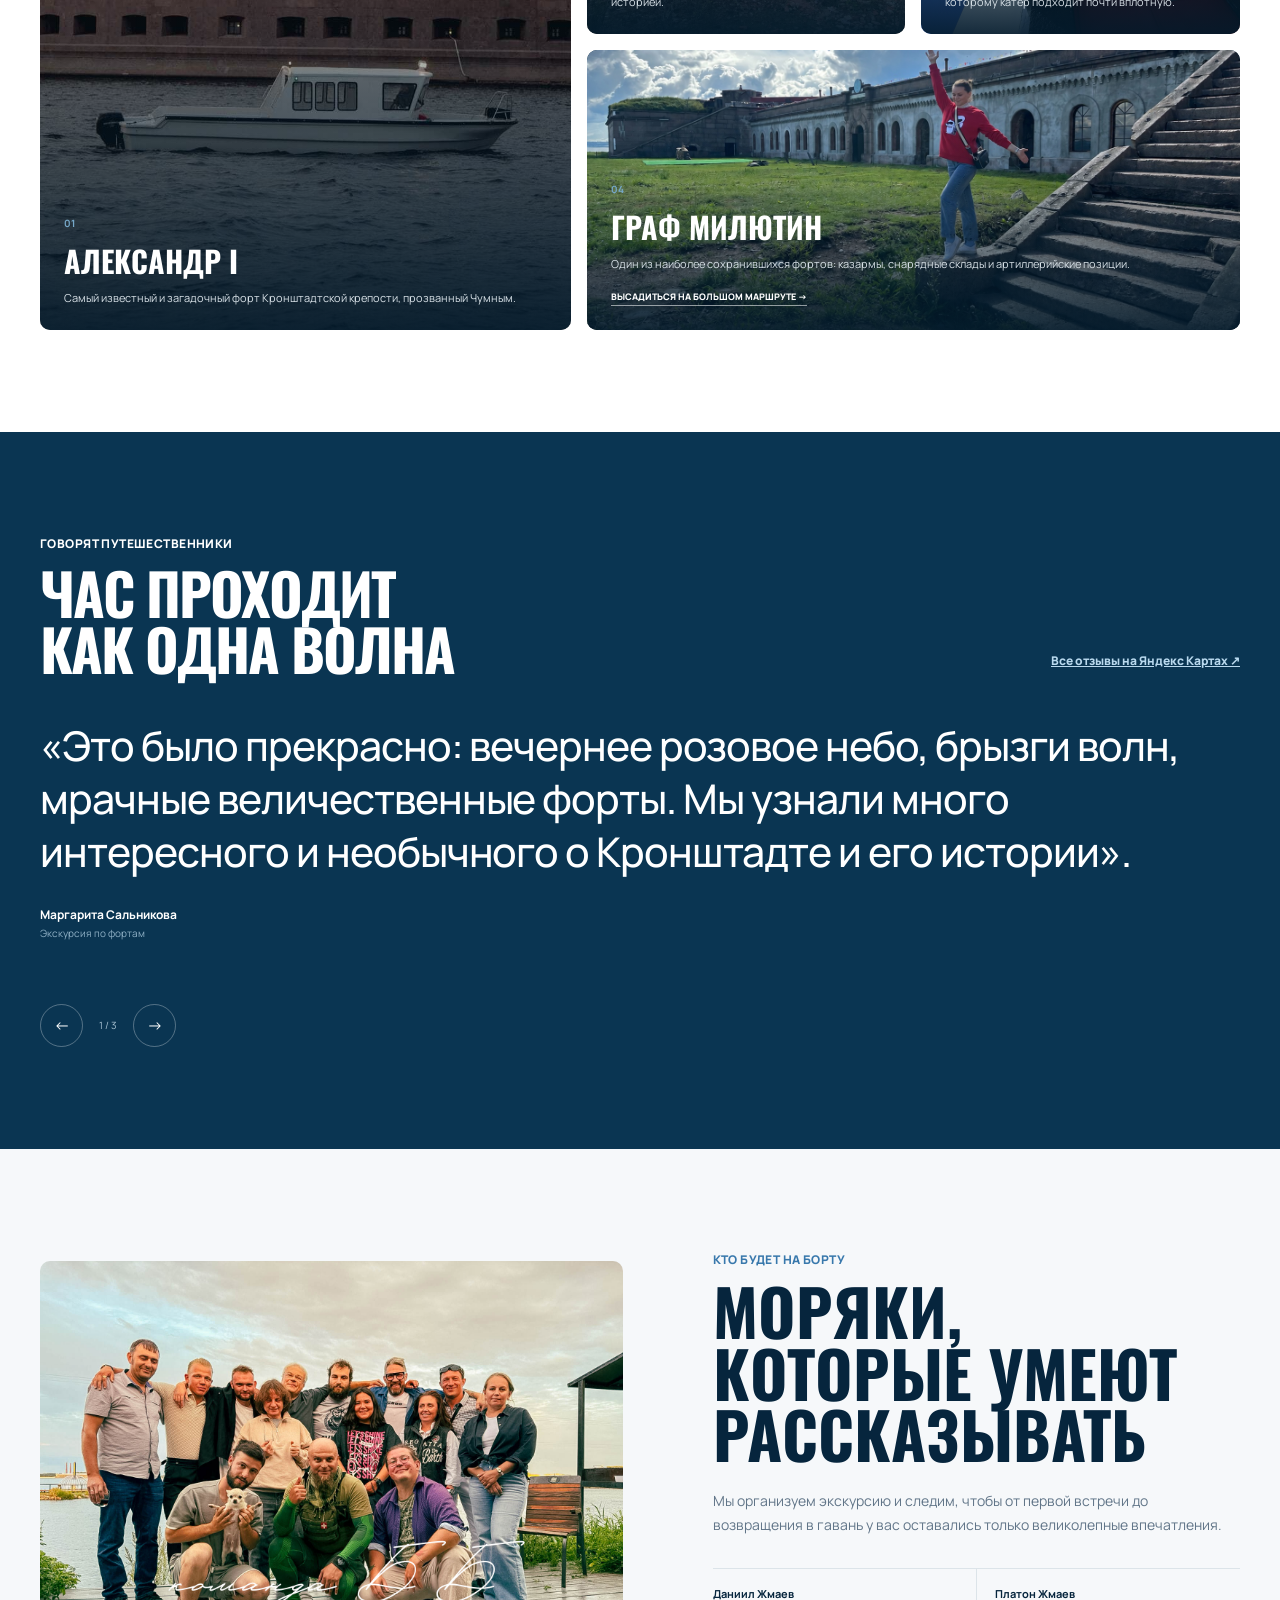
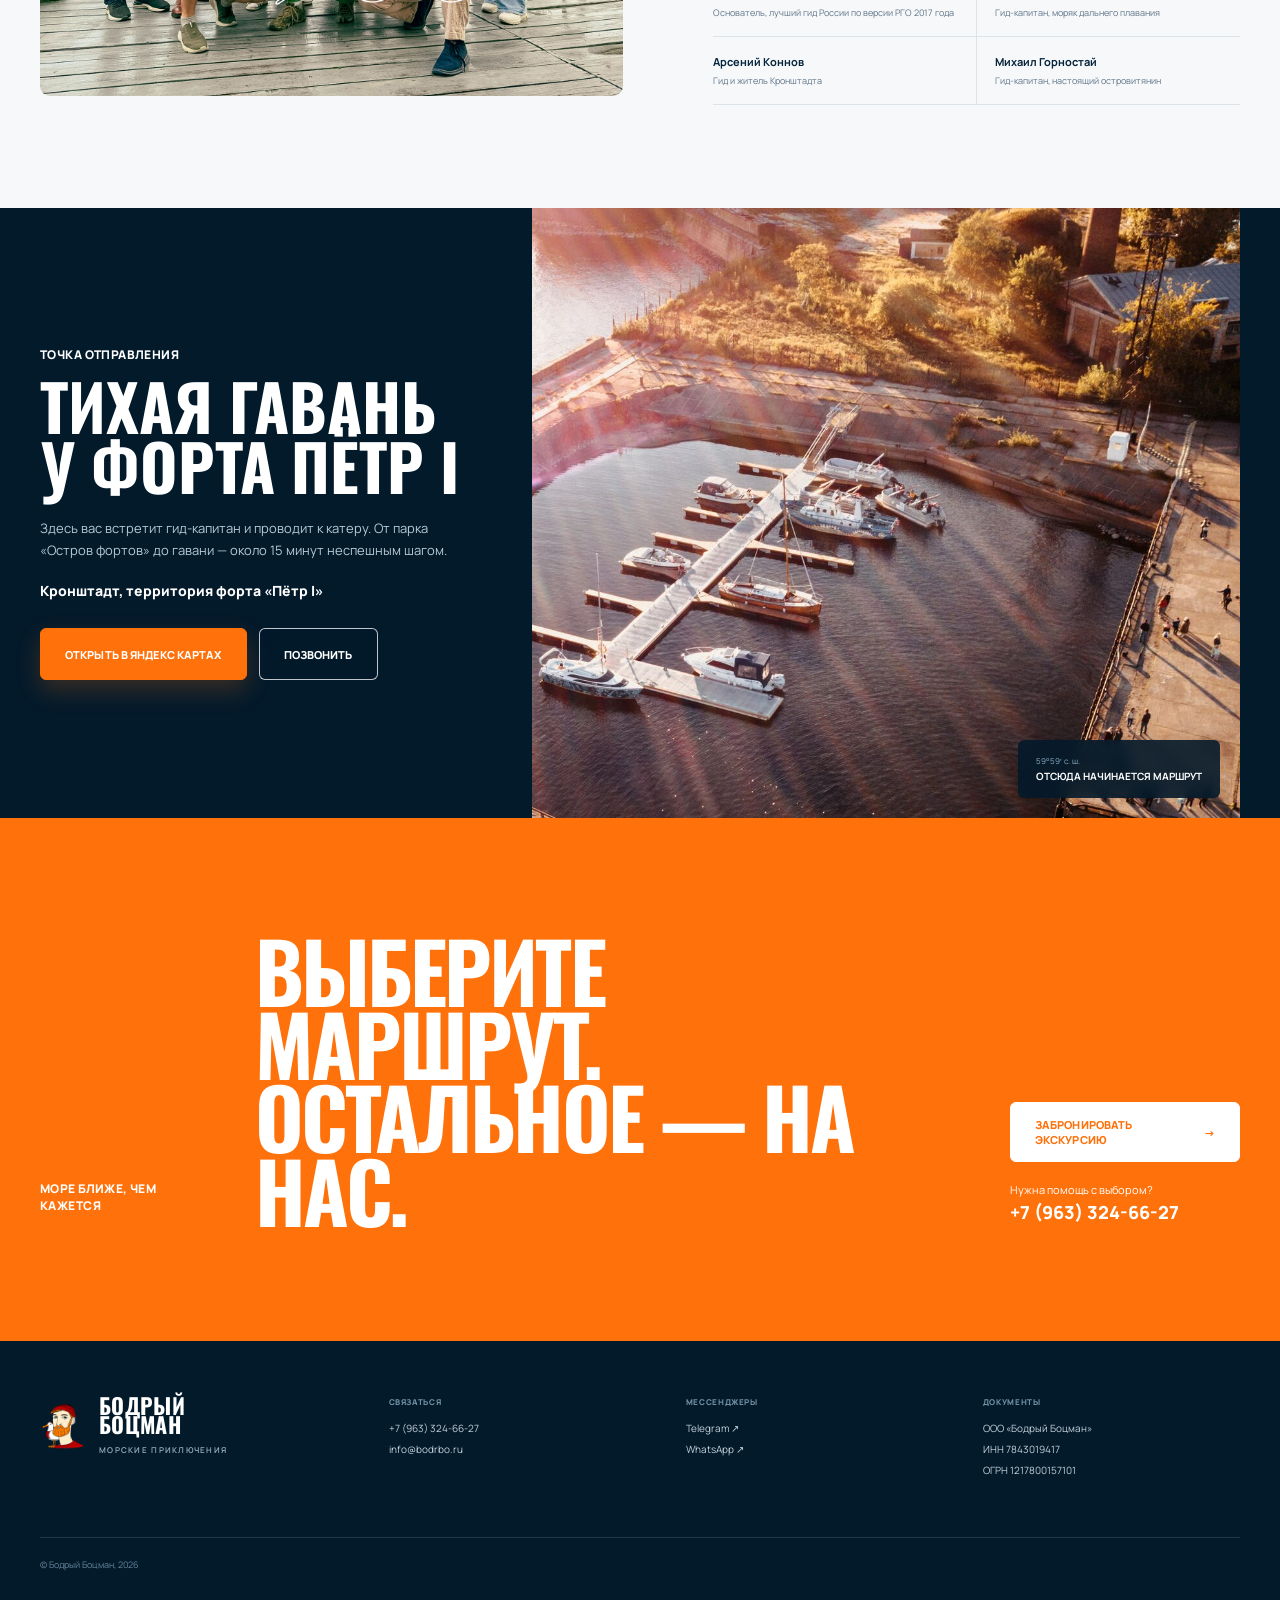
==== commit 2974fd01: "feat: update fleet and fort photography" ====
--- a/index.html
+++ b/index.html
@@ -223,7 +223,7 @@
         <article class="fort-card fort-card--large"><img src="assets/images/fort-alexander.jpg" alt="Форт Александр I" loading="lazy"><div><span>01</span><h3>Александр I</h3><p>Самый известный и загадочный форт Кронштадтской крепости, прозванный Чумным.</p></div></article>
         <article class="fort-card"><img src="assets/images/route-medium.jpg" alt="Руины форта Павел I" loading="lazy"><div><span>02</span><h3>Павел I</h3><p>Когда-то самый мощный форт Кронштадта. Сегодня — романтичные руины с трагической историей.</p></div></article>
         <article class="fort-card"><img src="assets/images/lighthouse.jpg" alt="Задний створный маяк морского канала" loading="lazy"><div><span>03</span><h3>Маяк 1914 года</h3><p>45-метровый ориентир морского канала, к которому катер подходит почти вплотную.</p></div></article>
-        <article class="fort-card fort-card--text"><div><span>04</span><h3>Граф Милютин</h3><p>Один из наиболее сохранившихся фортов: казармы, снарядные склады и артиллерийские позиции.</p><a href="#excursions">Высадиться на большом маршруте →</a></div></article>
+        <article class="fort-card fort-card--wide"><img src="assets/images/fort-graf-milyutin.jpg" alt="Форт Граф Милютин" loading="lazy"><div><span>04</span><h3>Граф Милютин</h3><p>Один из наиболее сохранившихся фортов: казармы, снарядные склады и артиллерийские позиции.</p><a href="#excursions">Высадиться на большом маршруте →</a></div></article>
       </div>
     </section>
 
--- a/styles.css
+++ b/styles.css
@@ -160,10 +160,9 @@
 .fort-card span{display:block;margin-bottom:8px;color:#76a8c9;font:700 10px "Manrope",sans-serif}
 .fort-card h3{margin:0;font-family:"Oswald",Impact,sans-serif;font-size:30px;text-transform:uppercase}
 .fort-card p{max-width:550px;margin:7px 0 0;color:#d8e1e7;font-size:11px;line-height:1.5}
-.fort-card--text{grid-column:3;background:var(--orange)}
-.fort-card--text::after{display:none}
-.fort-card--text>div{position:relative;display:flex;height:100%;flex-direction:column;align-items:flex-start;justify-content:flex-end}
-.fort-card--text span{color:#ffdac0}.fort-card--text p{color:#fff}.fort-card--text a{margin-top:20px;color:#fff;font-size:9px;font-weight:800;text-decoration:none;text-transform:uppercase}
+.fort-card--wide{grid-column:2/4}
+.fort-card--wide>img{object-position:center 58%}
+.fort-card--wide a{display:inline-block;margin-top:16px;border-bottom:1px solid rgba(255,255,255,.55);color:#fff;font-size:9px;font-weight:800;line-height:1.8;text-decoration:none;text-transform:uppercase}
 
 .reviews{background:#0a3552;color:#fff}
 .reviews-track{position:relative;min-height:250px}
@@ -234,7 +233,7 @@
   .hero{min-height:850px;padding:128px 24px 220px}.hero__image{object-position:62% center}.hero__wash{background:linear-gradient(90deg,rgba(3,26,43,.94),rgba(3,26,43,.54)),linear-gradient(0deg,rgba(3,26,43,.92),transparent 48%)}.hero__content{width:min(590px,85vw)}.hero__note{display:none}.hero-facts{grid-template-columns:repeat(6,1fr);height:auto;bottom:0}.hero-facts article{grid-column:span 2}.hero-facts article:nth-child(4){grid-column:2/span 2}.hero-facts article:nth-child(5){grid-column:4/span 2}.hero-facts article:nth-child(n+4){border-top:1px solid rgba(255,255,255,.16)}
   .section-heading{align-items:start;flex-direction:column;gap:20px}.routes-layout{grid-template-columns:1fr}.route-map{min-height:600px}.route-map svg{min-height:470px}
   .trust-strip{grid-template-columns:repeat(2,1fr)}.trust-strip article:nth-child(odd)::before{display:none}.trust-strip article:nth-child(4)::before{display:block}
-  .forts-grid{grid-template-columns:repeat(2,1fr);grid-template-rows:460px 300px 300px}.fort-card--large{grid-column:1/-1;grid-row:auto}.fort-card--text{grid-column:auto}
+  .forts-grid{grid-template-columns:repeat(2,1fr);grid-template-rows:460px 300px 300px}.fort-card--large{grid-column:1/-1;grid-row:auto}.fort-card--wide{grid-column:1/-1}
   .team{grid-template-columns:1fr}.departure{grid-template-columns:1fr;padding:0}.departure-copy{padding:70px 24px}.departure figure{min-height:480px}.booking{align-items:start;flex-direction:column}.site-footer{grid-template-columns:repeat(3,1fr)}.brand--footer{grid-column:1/-1}
 }
 
@@ -243,7 +242,7 @@
   .hero{min-height:850px;padding:112px 14px 230px}.hero__content{width:100%}.hero h1{font-size:clamp(53px,15.5vw,65px);letter-spacing:-.055em}.hero__script{font-size:64px}.hero__lead{font-size:14px}.hero__actions{display:grid;grid-template-columns:1fr}.hero__actions .button{width:100%}.hero-facts{grid-template-columns:repeat(6,1fr);width:calc(100% - 28px)}.hero-facts article{display:grid;grid-column:span 2;justify-items:center;gap:5px;padding:12px 4px;text-align:center}.hero-facts article:nth-child(4){grid-column:2/span 2}.hero-facts article:nth-child(5){grid-column:4/span 2}.hero-facts article+article::before{top:20%;bottom:20%}.fact-icon{width:31px;height:31px}.hero-facts b{font-size:8px}.hero-facts small{font-size:7px}
   .section{padding:65px 14px}.section-heading{margin-bottom:28px}.section-heading h2{font-size:43px}.route-cards{grid-template-columns:1fr}.route-card:last-child{grid-column:auto}.route-card:last-child .route-card__image,.route-card__image{height:210px}.route-card__body{padding:28px 18px 18px}.route-map{min-height:570px;padding:15px}.route-map svg{min-height:430px}.trust-strip{grid-template-columns:1fr;margin-top:26px}.trust-strip article{padding:17px 8px}.trust-strip article+article::before{left:0;right:0;top:0;bottom:auto;width:auto;height:1px;display:block!important}
   .fleet-grid{grid-template-columns:1fr}.vessel-card--wide{grid-column:auto}.vessel-card{min-height:450px}.vessel-card>div{padding:22px}
-  .forts-grid{display:grid;grid-template-columns:1fr;grid-template-rows:none}.fort-card,.fort-card--large{grid-column:auto;grid-row:auto;min-height:360px}.fort-card--text{min-height:280px}
+  .forts-grid{display:grid;grid-template-columns:1fr;grid-template-rows:none}.fort-card,.fort-card--large,.fort-card--wide{grid-column:auto;grid-row:auto;min-height:360px}
   .review>p{font-size:25px}.reviews-track{min-height:360px}.team-copy h2{font-size:44px}.team-list{grid-template-columns:1fr}.team-list article:nth-child(even){padding-left:0;border-left:0}
   .departure-copy{padding:65px 14px}.departure-copy h2{font-size:47px}.departure-copy>div{display:grid;width:100%}.departure-copy .button{width:100%}.departure figure{min-height:380px}.booking{padding:65px 14px}.booking h2{font-size:54px}.booking .button{width:100%;text-align:center}.site-footer{grid-template-columns:1fr;padding:45px 14px 30px}.brand--footer{grid-column:auto}.site-footer>p{grid-column:auto}
 }
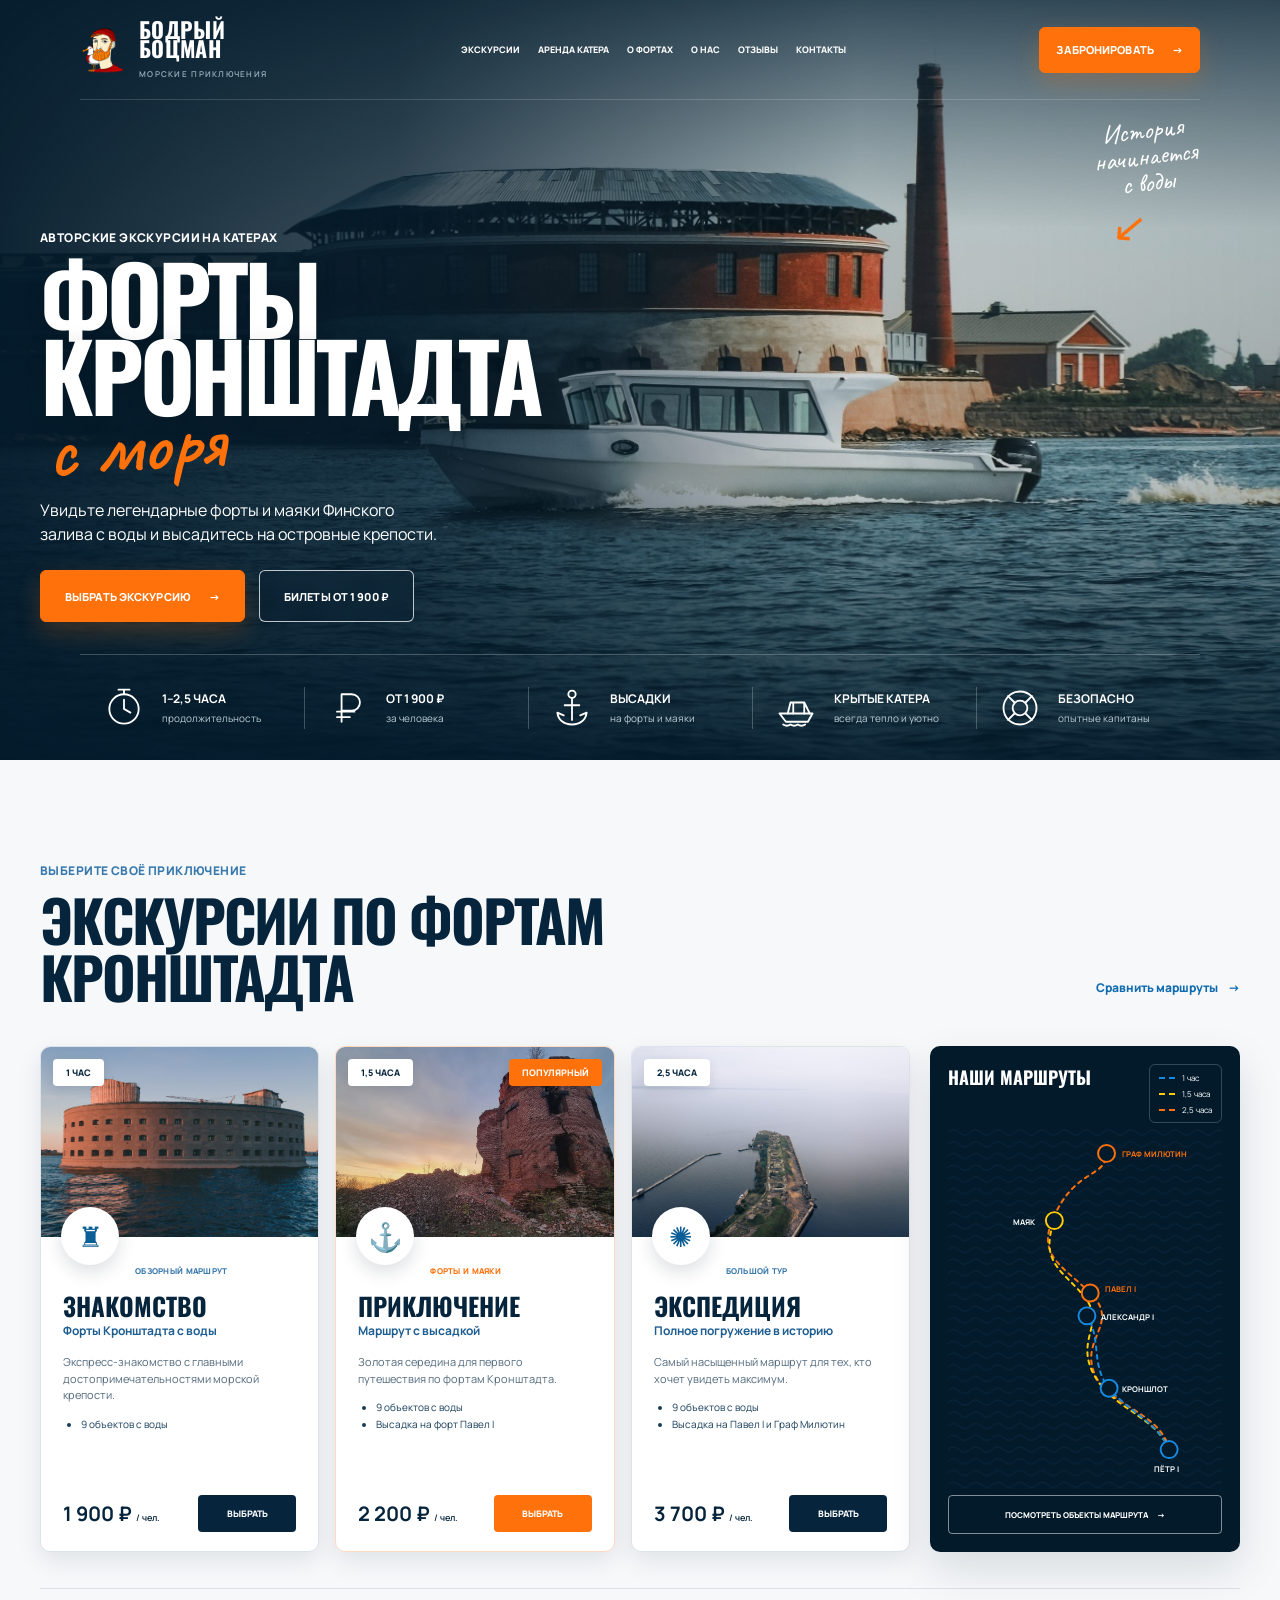
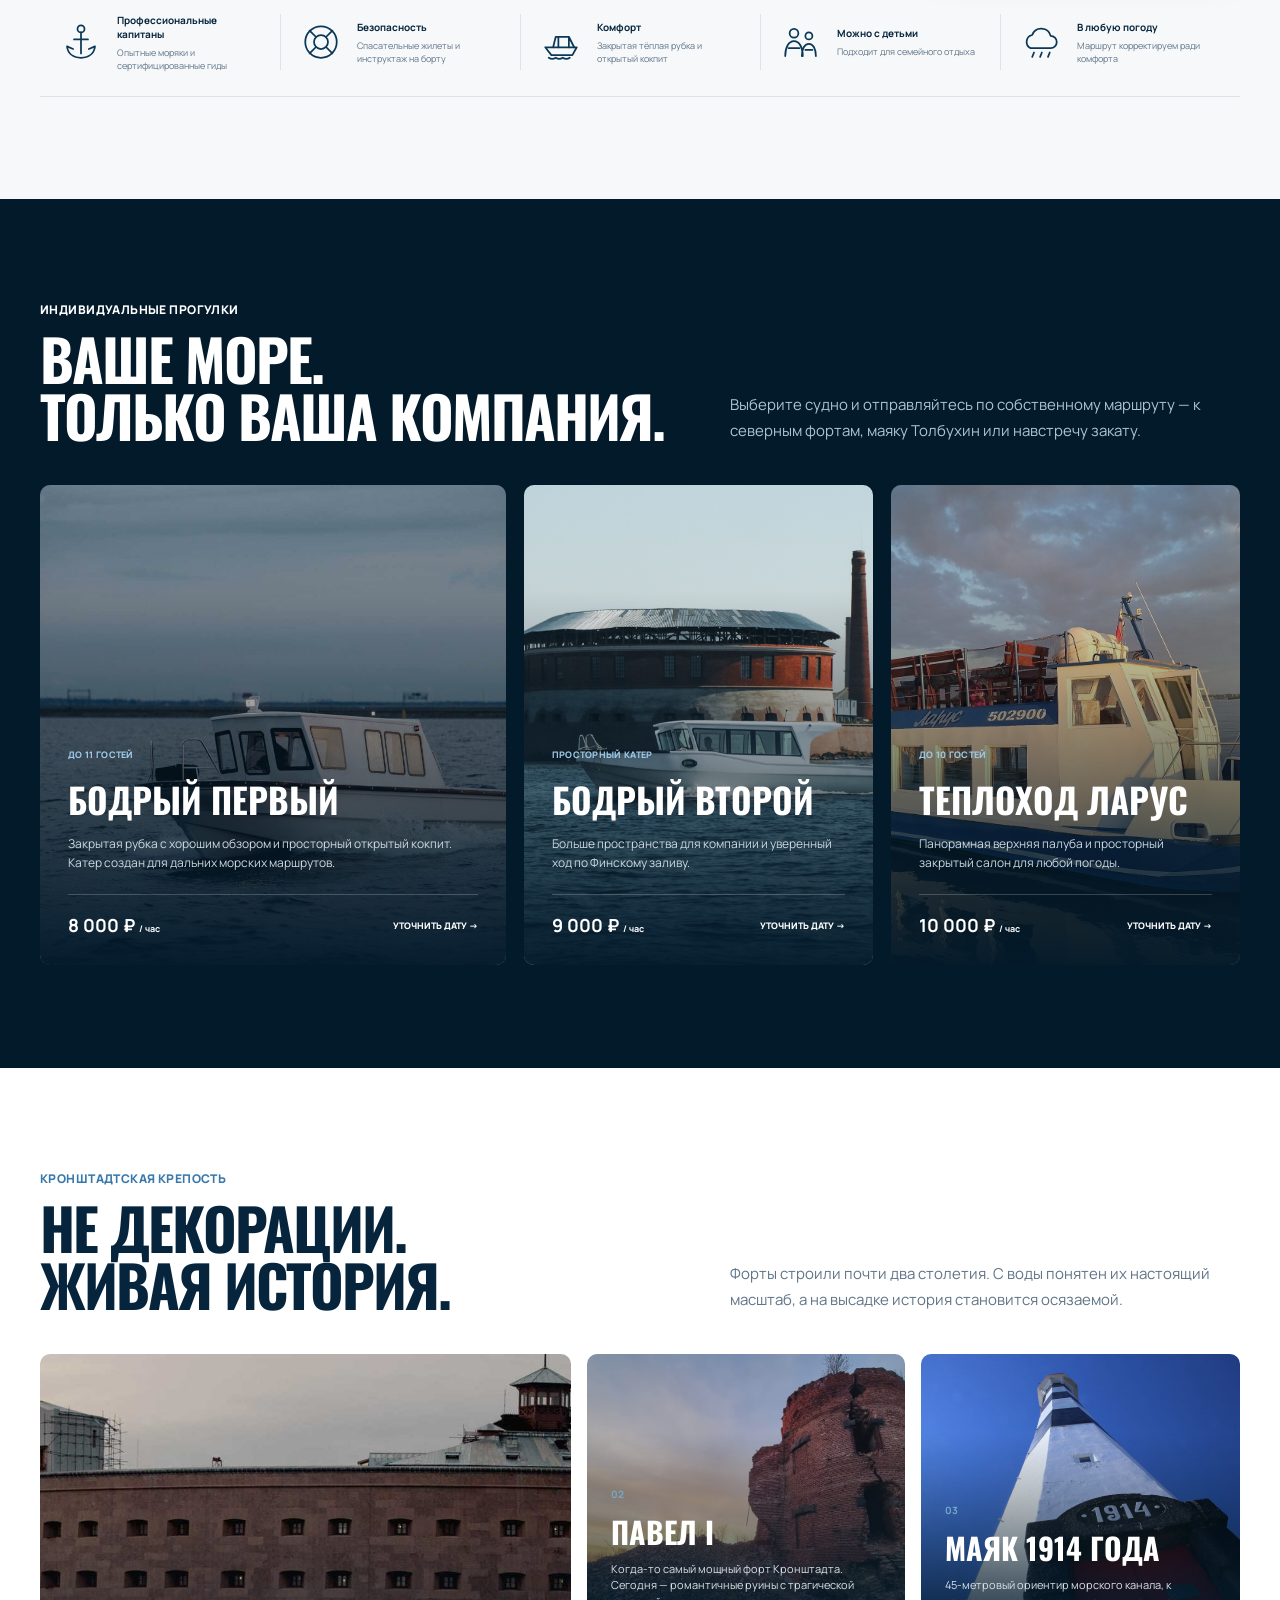
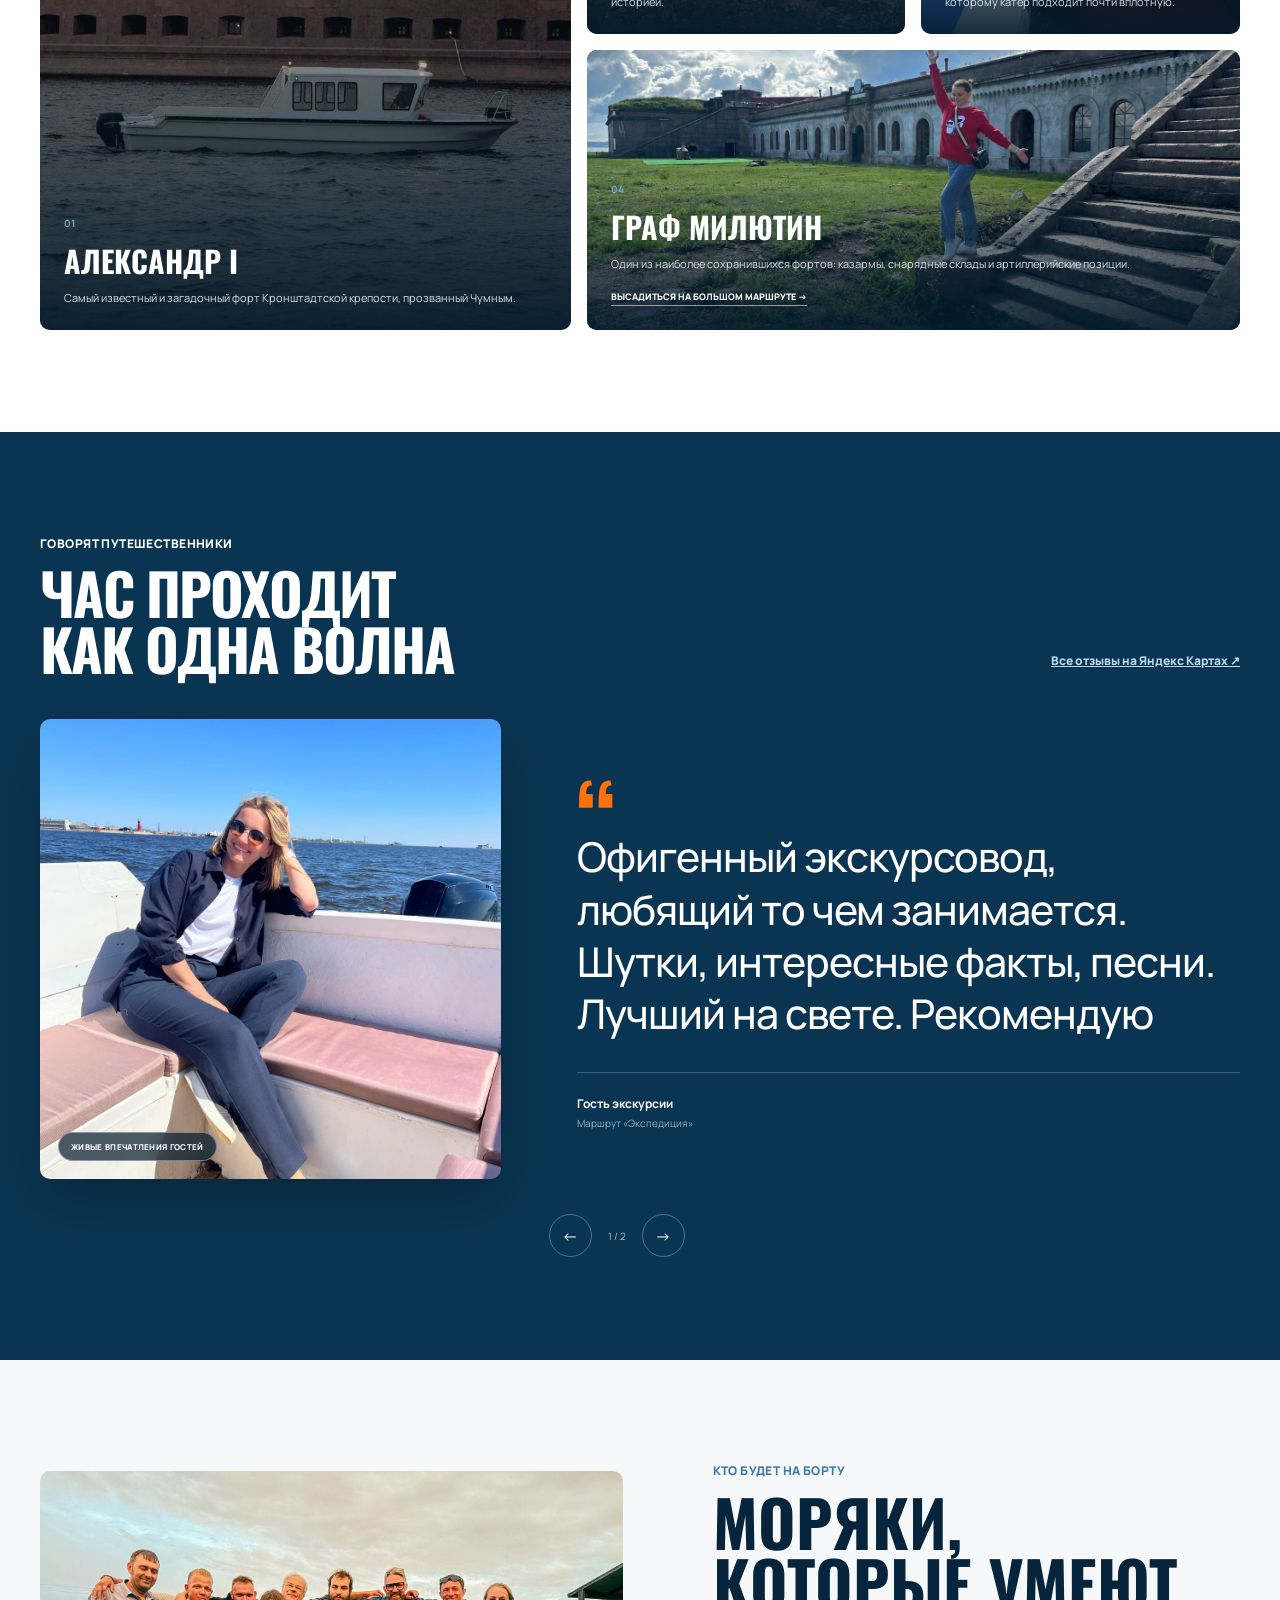
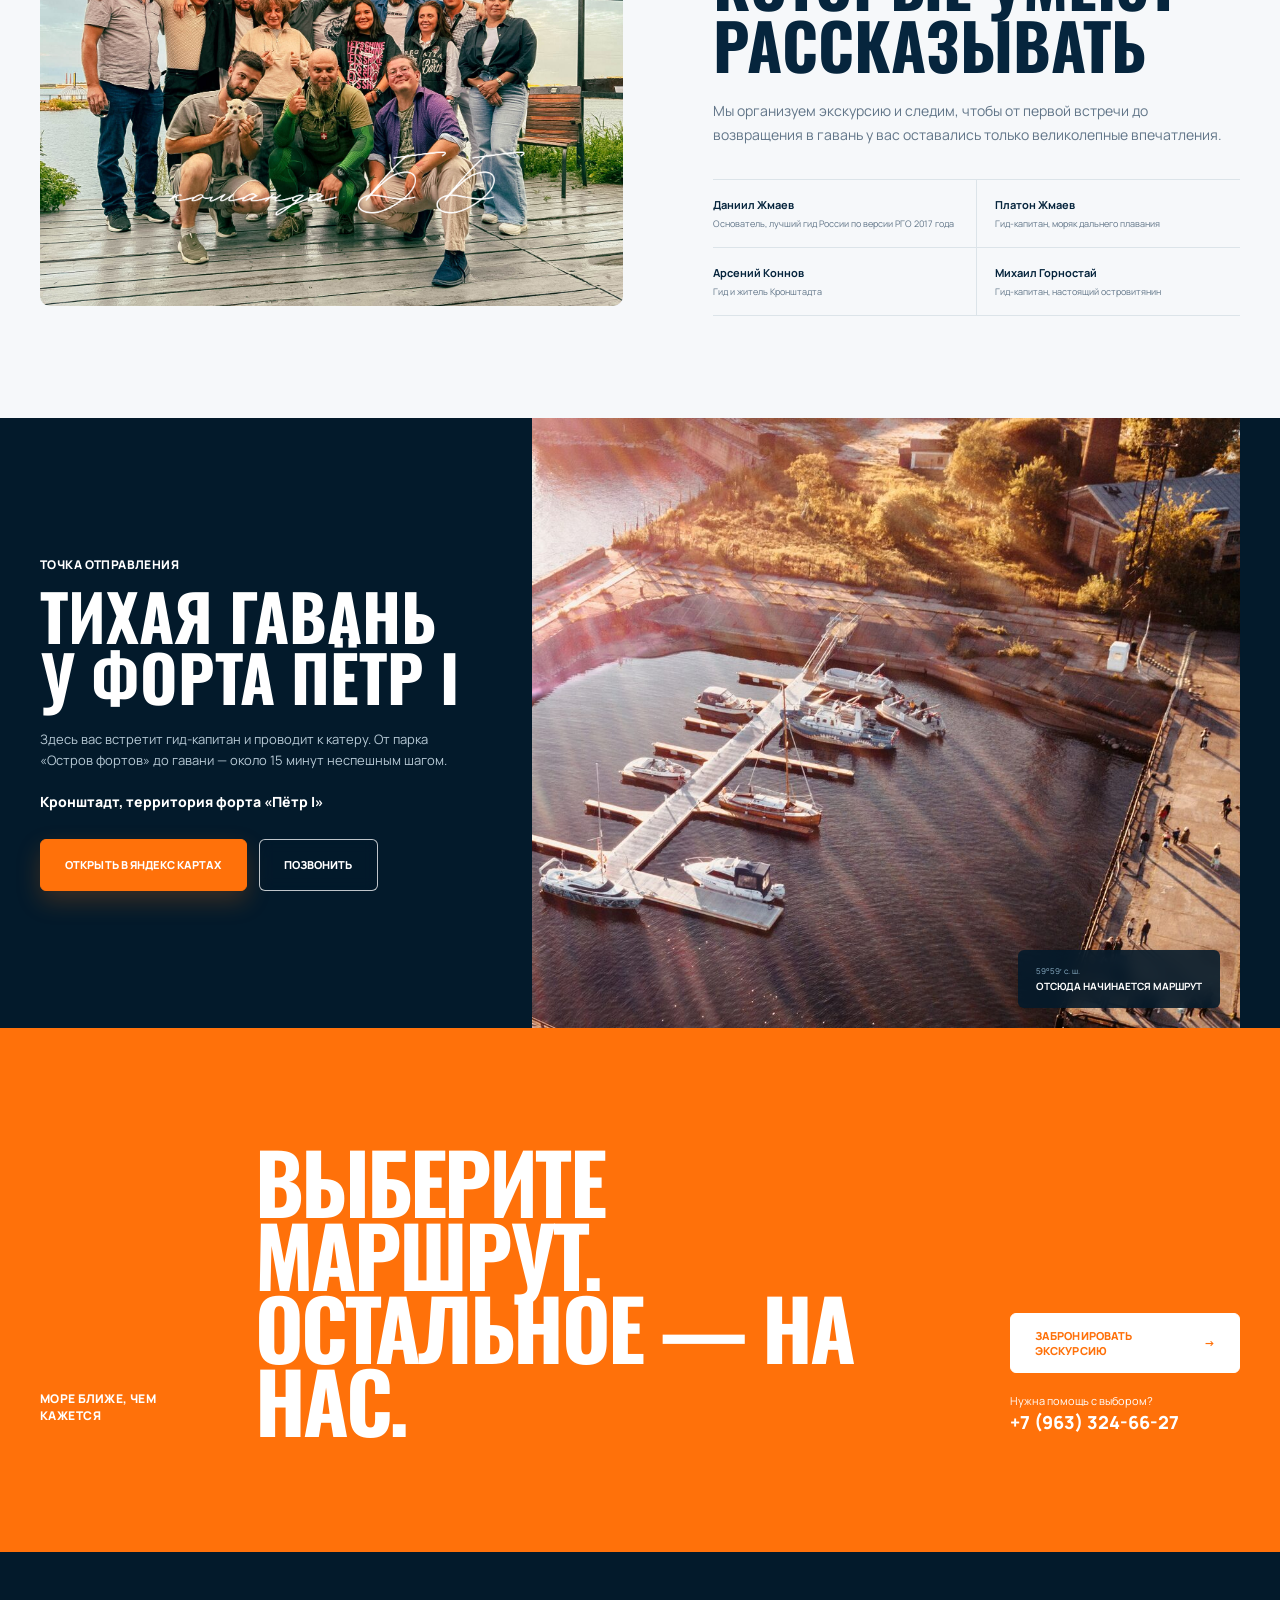
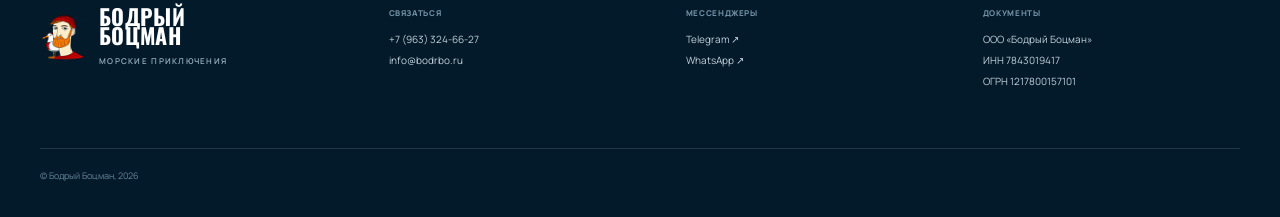
==== commit c2bbbc0e: "feat: add guest photo reviews" ====
--- a/index.html
+++ b/index.html
@@ -131,7 +131,7 @@
               <h3>Знакомство</h3>
               <p class="route-card__subtitle">Форты Кронштадта с воды</p>
               <p>Экспресс-знакомство с главными достопримечательностями морской крепости.</p>
-              <ul><li>3 форта с воды</li><li>Задний створный маяк</li></ul>
+              <ul><li>9 объектов с воды</li></ul>
               <footer><b>1 900 ₽ <small>/ чел.</small></b><a class="card-button" href="https://n1058248.yclients.com" target="_blank" rel="noopener">Выбрать</a></footer>
             </div>
           </article>
@@ -144,7 +144,7 @@
               <h3>Приключение</h3>
               <p class="route-card__subtitle">Маршрут с высадкой</p>
               <p>Золотая середина для первого путешествия по фортам Кронштадта.</p>
-              <ul><li>4 объекта с воды</li><li>Высадка на форт Павел I</li></ul>
+              <ul><li>9 объектов с воды</li><li>Высадка на форт Павел I</li></ul>
               <footer><b>2 200 ₽ <small>/ чел.</small></b><a class="card-button card-button--orange" href="https://n1058248.yclients.com" target="_blank" rel="noopener">Выбрать</a></footer>
             </div>
           </article>
@@ -157,7 +157,7 @@
               <h3>Экспедиция</h3>
               <p class="route-card__subtitle">Полное погружение в историю</p>
               <p>Самый насыщенный маршрут для тех, кто хочет увидеть максимум.</p>
-              <ul><li>5 объектов с воды</li><li>Высадка на Павел I и Граф Милютин</li></ul>
+              <ul><li>9 объектов с воды</li><li>Высадка на Павел I и Граф Милютин</li></ul>
               <footer><b>3 700 ₽ <small>/ чел.</small></b><a class="card-button" href="https://n1058248.yclients.com" target="_blank" rel="noopener">Выбрать</a></footer>
             </div>
           </article>
@@ -230,11 +230,16 @@
     <section class="section reviews" id="reviews">
       <header class="section-heading section-heading--light"><div><p class="eyebrow">Говорят путешественники</p><h2>Час проходит<br>как одна волна</h2></div><a class="text-link text-link--light" href="https://yandex.ru/maps/org/bodry_botsman/31053959127/" target="_blank" rel="noopener">Все отзывы на Яндекс Картах ↗</a></header>
       <div class="reviews-track" data-reviews>
-        <blockquote class="review is-active"><p>«Это было прекрасно: вечернее розовое небо, брызги волн, мрачные величественные форты. Мы узнали много интересного и необычного о Кронштадте и его истории».</p><footer><b>Маргарита Сальникова</b><span>Экскурсия по фортам</span></footer></blockquote>
-        <blockquote class="review"><p>«Рассказ последовательный, интересный, с юмором. Узнали много нового. Поездка по воде на малом катере — отдельное приключение. Посетили форт Милютин и поднялись на маяк».</p><footer><b>Дина Мо</b><span>Большой маршрут</span></footer></blockquote>
-        <blockquote class="review"><p>«Более интересного рассказа об истории ещё не слышали. Час пролетел незаметно: прокатились с ветерком, посмеялись от души и получили массу эмоций».</p><footer><b>Катарина Фишер</b><span>Обзорная экскурсия</span></footer></blockquote>
-      </div>
-      <div class="review-controls"><button type="button" data-review-prev aria-label="Предыдущий отзыв">←</button><span data-review-count>1 / 3</span><button type="button" data-review-next aria-label="Следующий отзыв">→</button></div>
+        <article class="review is-active">
+          <figure class="review__photo" style="--review-focus:center 42%"><img src="assets/images/review-expedition-01.webp" alt="Гостья экскурсии на катере в Финском заливе" loading="lazy"><figcaption>Живые впечатления гостей</figcaption></figure>
+          <blockquote class="review__quote"><span class="review__mark" aria-hidden="true">“</span><p>Офигенный экскурсовод, любящий то чем занимается. Шутки, интересные факты, песни. Лучший на свете. Рекомендую</p><footer><b>Гость экскурсии</b><span>Маршрут «Экспедиция»</span></footer></blockquote>
+        </article>
+        <article class="review">
+          <figure class="review__photo" style="--review-focus:44% center"><img src="assets/images/review-expedition-safura.webp" alt="Сафура с друзьями на экскурсионном катере" loading="lazy"><figcaption>Живые впечатления гостей</figcaption></figure>
+          <blockquote class="review__quote"><span class="review__mark" aria-hidden="true">“</span><p>Экскурсия супер! Артем очень эрудированный и талантливый экскурсовод с прекрасным чувством юмора. С любовью расскажет о родном Кронштадте. Однозначно советуем экскурсию!</p><footer><b>Сафура</b><span>Маршрут «Экспедиция»</span></footer></blockquote>
+        </article>
+      </div>
+      <div class="review-controls"><button type="button" data-review-prev aria-label="Предыдущий отзыв">←</button><span data-review-count>1 / 2</span><button type="button" data-review-next aria-label="Следующий отзыв">→</button></div>
     </section>
 
     <section class="section team" id="team">
--- a/styles.css
+++ b/styles.css
@@ -19,6 +19,7 @@
 
 *{box-sizing:border-box}
 html{scroll-behavior:smooth;background:var(--paper);color:var(--ink);font-family:"Manrope",Arial,sans-serif;-webkit-font-smoothing:antialiased}
+section[id]{scroll-margin-top:72px}
 body{margin:0;min-width:320px;overflow-x:hidden}
 body.menu-open{overflow:hidden}
 img{display:block;max-width:100%}
@@ -165,14 +166,20 @@
 .fort-card--wide a{display:inline-block;margin-top:16px;border-bottom:1px solid rgba(255,255,255,.55);color:#fff;font-size:9px;font-weight:800;line-height:1.8;text-decoration:none;text-transform:uppercase}
 
 .reviews{background:#0a3552;color:#fff}
-.reviews-track{position:relative;min-height:250px}
-.review{display:none;margin:0;padding:0}
-.review.is-active{display:block;animation:review-in .35s ease-out}
+.reviews-track{position:relative}
+.review{display:none;grid-template-columns:minmax(300px,.82fr) minmax(0,1.18fr);gap:clamp(35px,6vw,90px);align-items:center;margin:0;padding:0}
+.review.is-active{display:grid;animation:review-in .35s ease-out}
 @keyframes review-in{from{opacity:0;transform:translateX(22px)}to{opacity:1;transform:none}}
-.review>p{max-width:1140px;margin:0;font-size:clamp(25px,3.2vw,48px);font-weight:500;line-height:1.3;letter-spacing:-.025em}
-.review footer{display:grid;gap:3px;margin-top:28px}
+.review__photo{position:relative;overflow:hidden;margin:0;border-radius:var(--radius);background:#0f2f44;box-shadow:0 24px 60px rgba(0,0,0,.23)}
+.review__photo img{display:block;width:100%;aspect-ratio:1;object-fit:cover;object-position:var(--review-focus,center)}
+.review__photo figcaption{position:absolute;left:18px;bottom:18px;border:1px solid rgba(255,255,255,.38);border-radius:999px;background:rgba(3,26,43,.7);padding:8px 12px;color:#fff;font-size:8px;font-weight:800;letter-spacing:.04em;text-transform:uppercase;backdrop-filter:blur(8px)}
+.review__quote{position:relative;margin:0;padding:20px 0}
+.review__mark{display:block;height:62px;color:var(--orange);font:700 96px/1 "Oswald",sans-serif}
+.review__quote>p{max-width:780px;margin:0;font-size:clamp(28px,3.2vw,48px);font-weight:500;line-height:1.28;letter-spacing:-.025em}
+.review footer{display:grid;gap:4px;margin-top:32px;padding-top:22px;border-top:1px solid rgba(255,255,255,.2)}
 .review footer b{font-size:12px}.review footer span{color:#8fb0c5;font-size:10px}
-.review-controls{display:flex;align-items:center;gap:16px;margin-top:35px}
+.review-controls{display:flex;align-items:center;gap:16px;margin:35px 0 0 calc(36% + clamp(35px,6vw,90px))}
+.review-controls.is-hidden{display:none}
 .review-controls button{display:grid;place-items:center;width:43px;height:43px;border:1px solid rgba(255,255,255,.3);border-radius:50%;background:transparent;color:#fff}
 .review-controls span{color:#a6c0d0;font-size:10px}
 
@@ -243,7 +250,7 @@
   .section{padding:65px 14px}.section-heading{margin-bottom:28px}.section-heading h2{font-size:43px}.route-cards{grid-template-columns:1fr}.route-card:last-child{grid-column:auto}.route-card:last-child .route-card__image,.route-card__image{height:210px}.route-card__body{padding:28px 18px 18px}.route-map{min-height:570px;padding:15px}.route-map svg{min-height:430px}.trust-strip{grid-template-columns:1fr;margin-top:26px}.trust-strip article{padding:17px 8px}.trust-strip article+article::before{left:0;right:0;top:0;bottom:auto;width:auto;height:1px;display:block!important}
   .fleet-grid{grid-template-columns:1fr}.vessel-card--wide{grid-column:auto}.vessel-card{min-height:450px}.vessel-card>div{padding:22px}
   .forts-grid{display:grid;grid-template-columns:1fr;grid-template-rows:none}.fort-card,.fort-card--large,.fort-card--wide{grid-column:auto;grid-row:auto;min-height:360px}
-  .review>p{font-size:25px}.reviews-track{min-height:360px}.team-copy h2{font-size:44px}.team-list{grid-template-columns:1fr}.team-list article:nth-child(even){padding-left:0;border-left:0}
+  .review.is-active{grid-template-columns:1fr}.review__photo{width:min(100%,460px);margin:auto}.review__quote{padding-top:5px}.review__quote>p{font-size:25px}.review-controls{margin-left:0}.team-copy h2{font-size:44px}.team-list{grid-template-columns:1fr}.team-list article:nth-child(even){padding-left:0;border-left:0}
   .departure-copy{padding:65px 14px}.departure-copy h2{font-size:47px}.departure-copy>div{display:grid;width:100%}.departure-copy .button{width:100%}.departure figure{min-height:380px}.booking{padding:65px 14px}.booking h2{font-size:54px}.booking .button{width:100%;text-align:center}.site-footer{grid-template-columns:1fr;padding:45px 14px 30px}.brand--footer{grid-column:auto}.site-footer>p{grid-column:auto}
 }
 
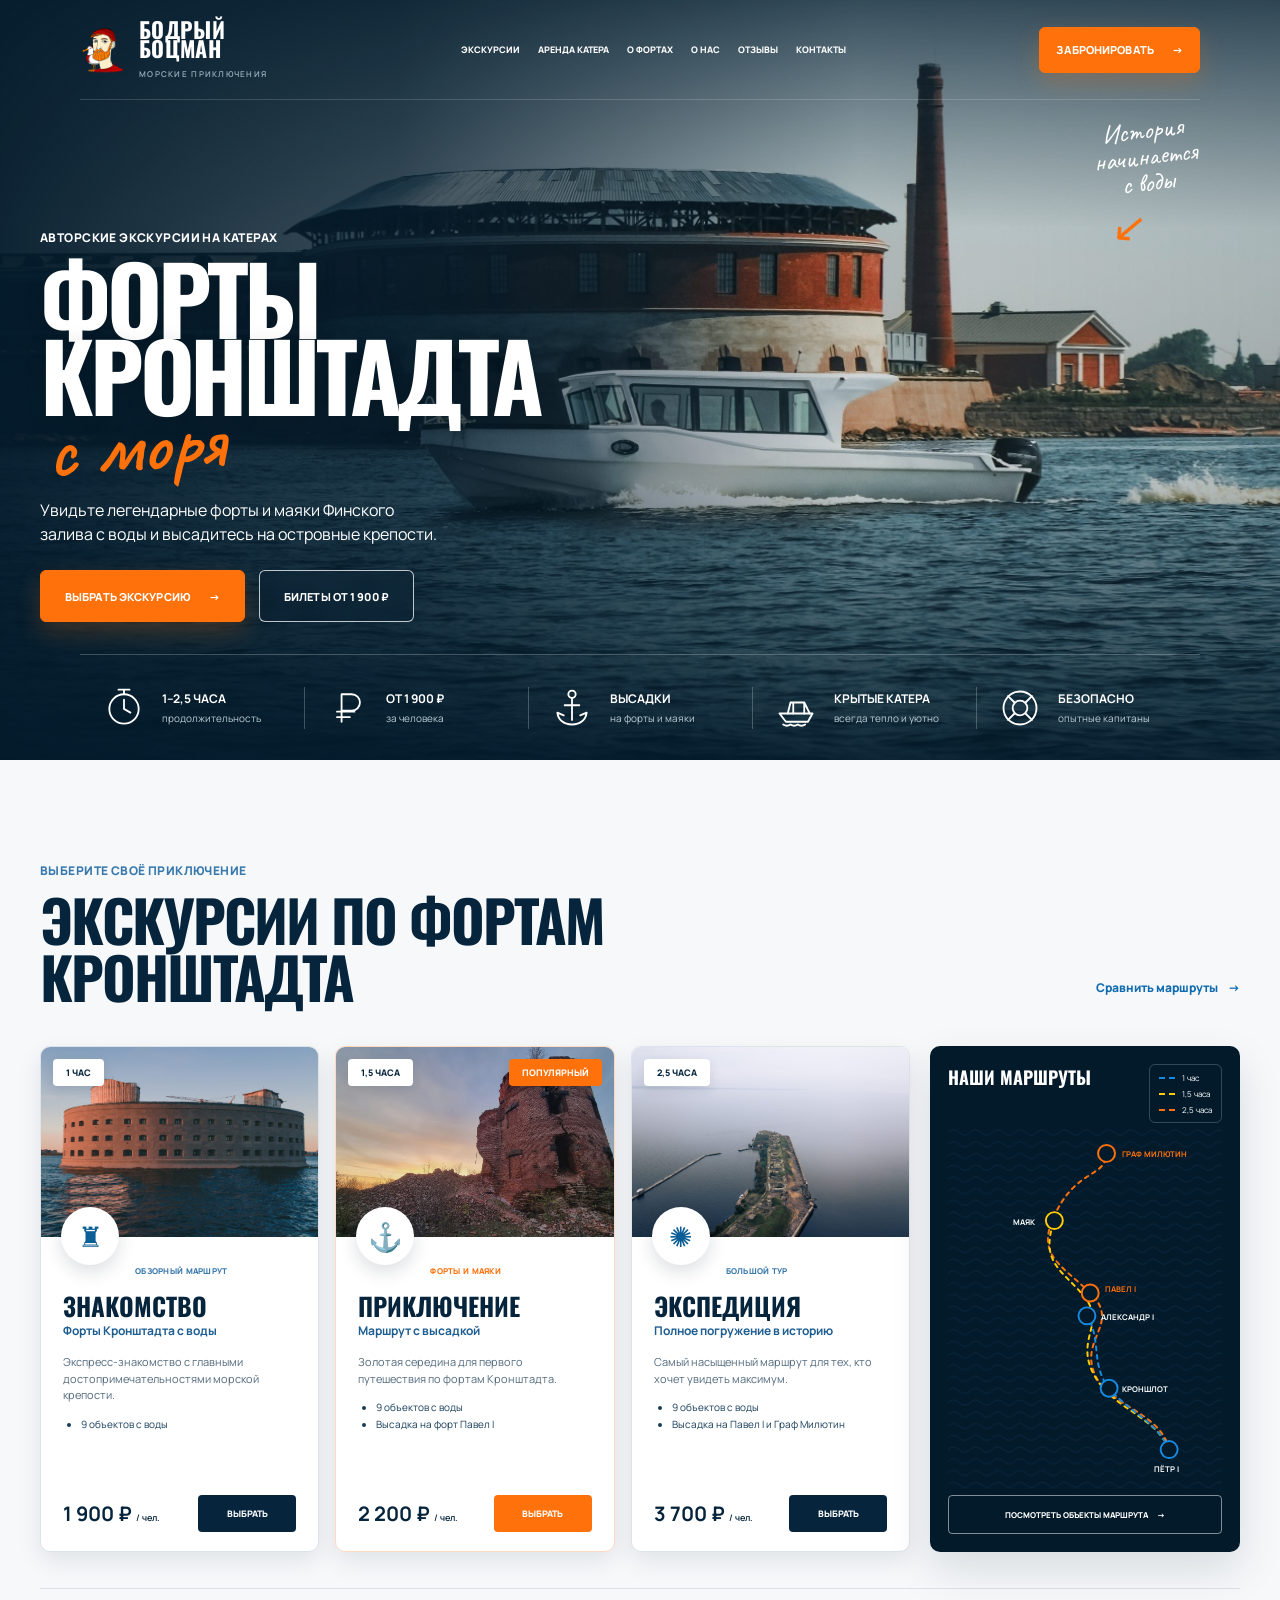
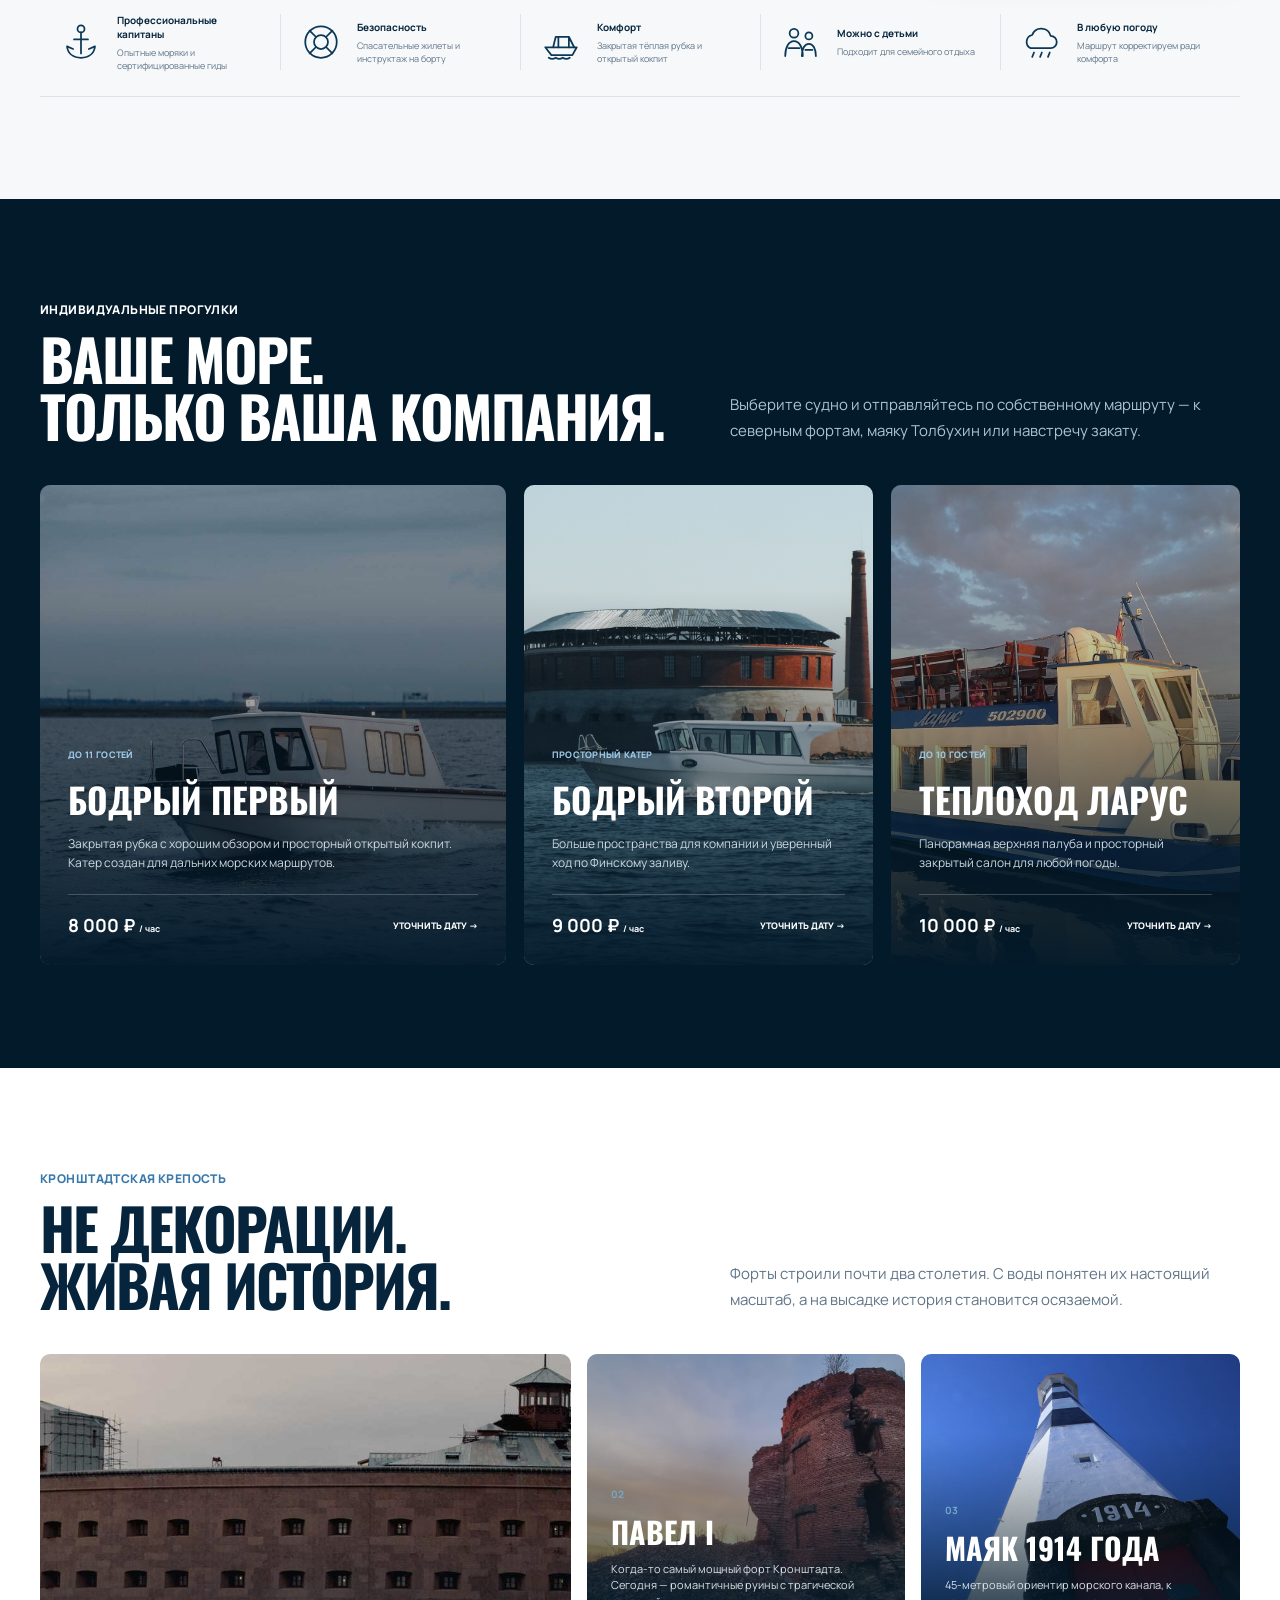
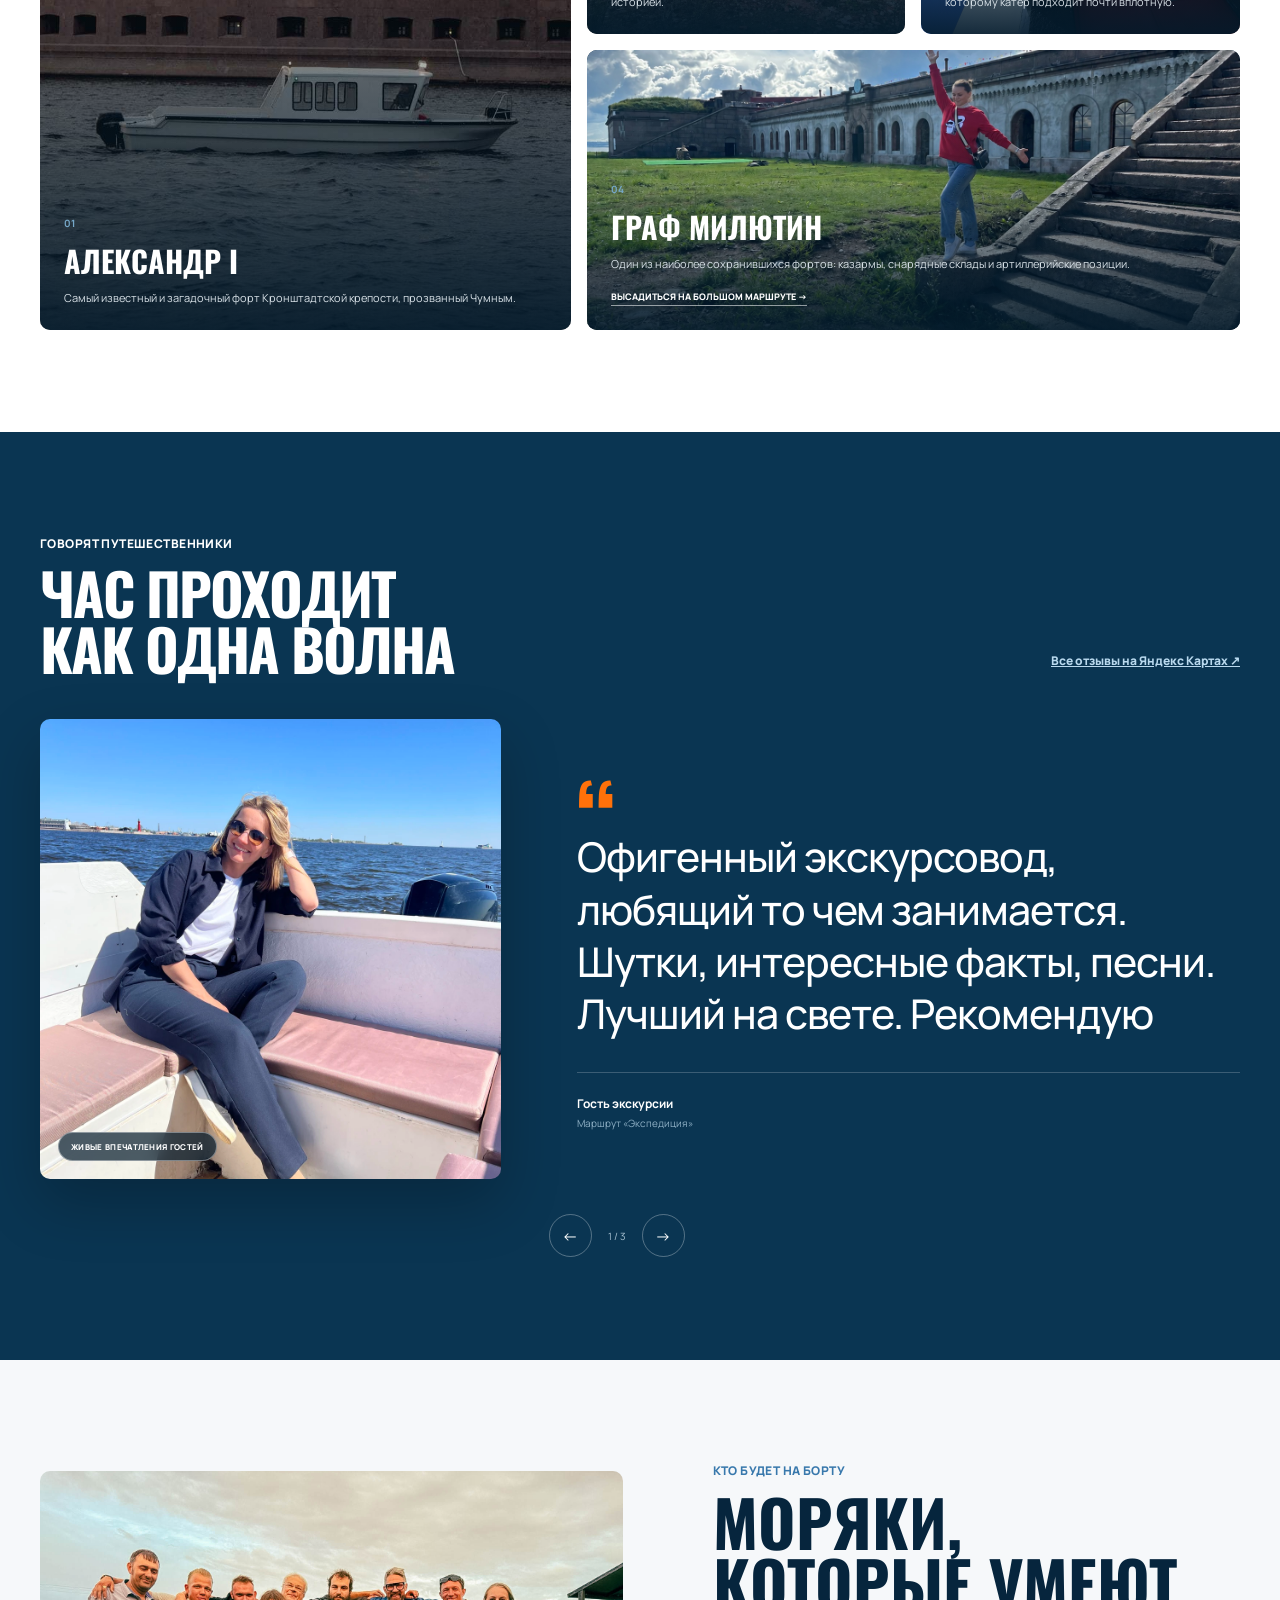
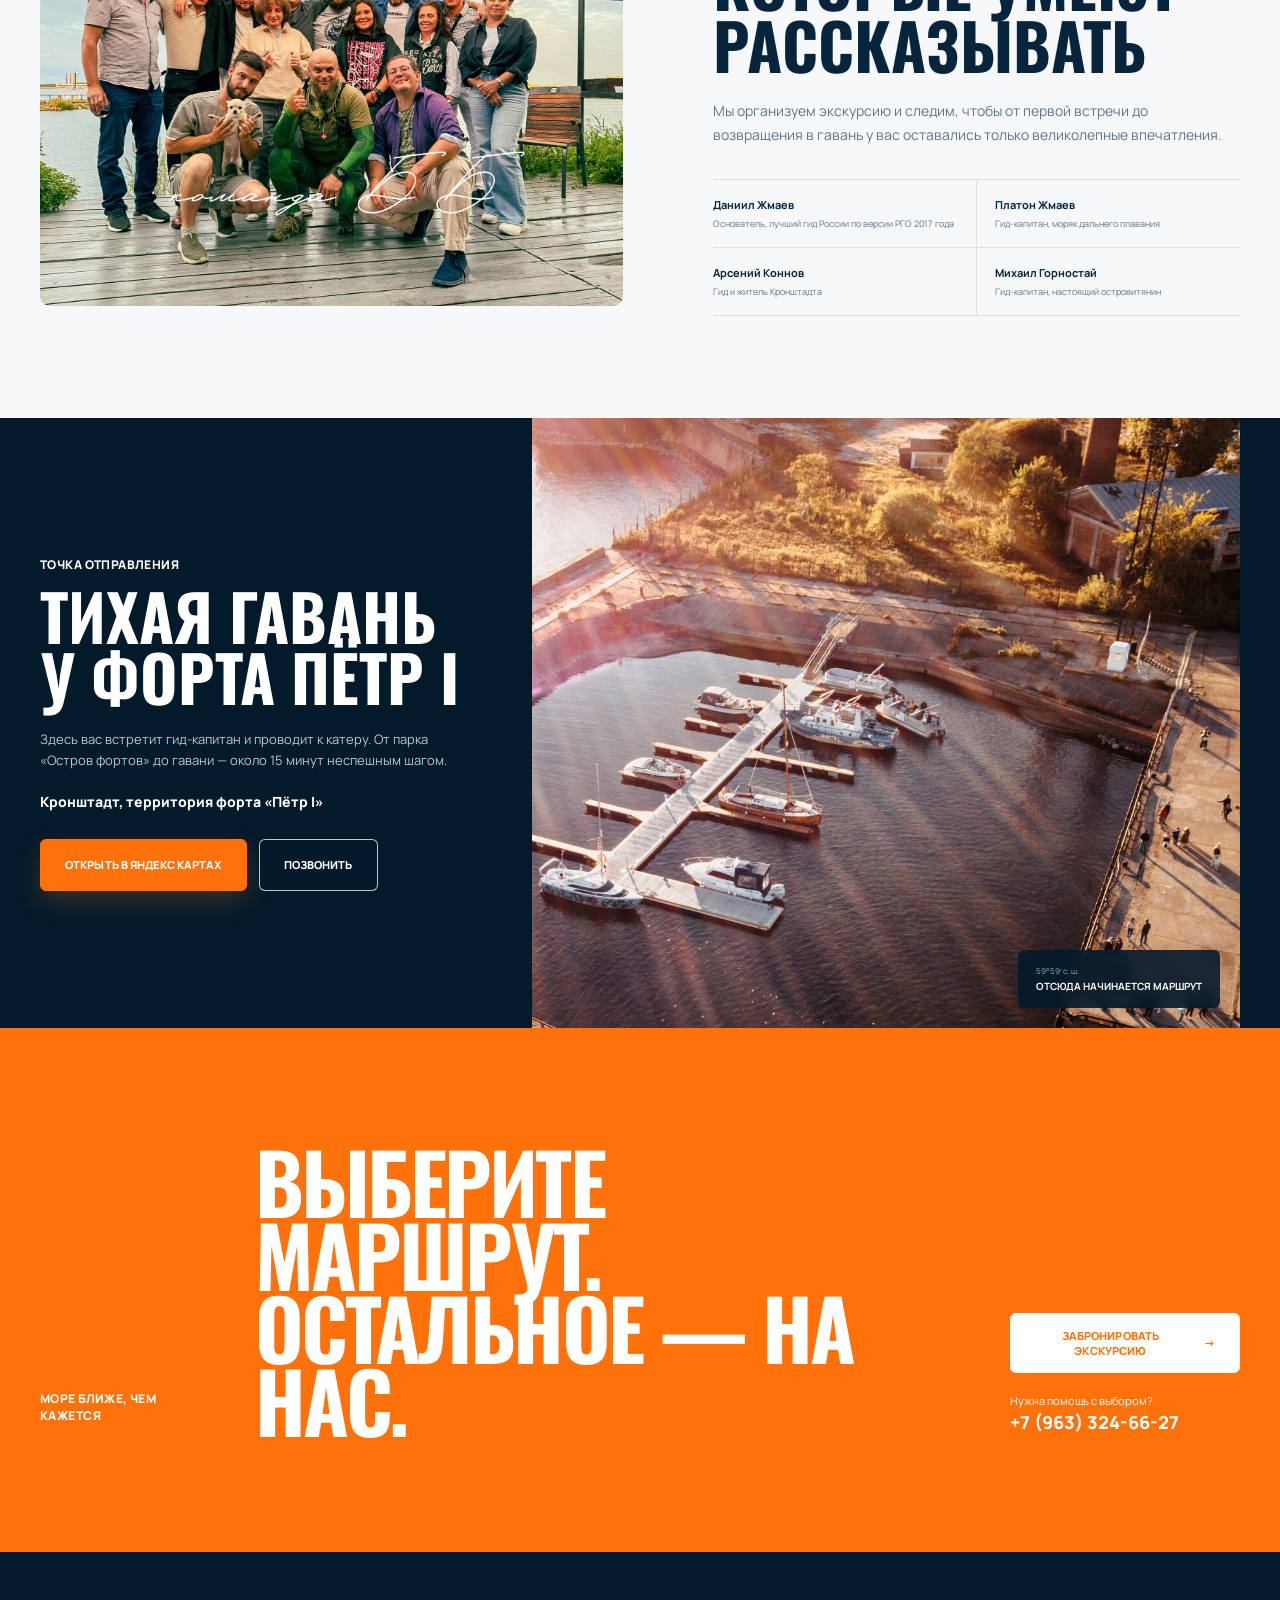
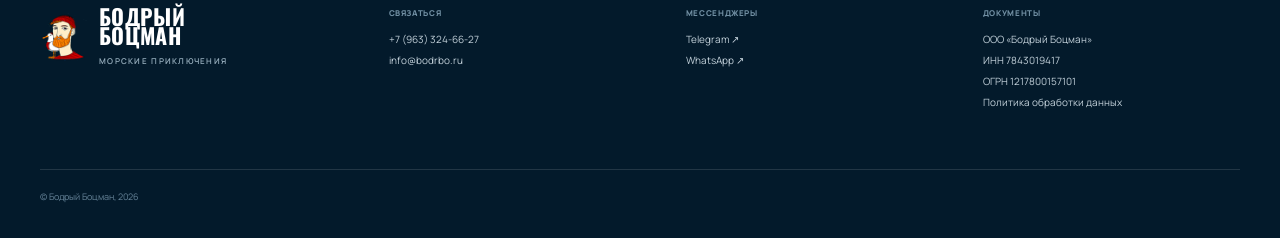
==== commit cd119960: "feat: add internal excursion booking" ====
--- a/index.html
+++ b/index.html
@@ -21,6 +21,7 @@
   <link href="https://fonts.googleapis.com/css2?family=Caveat:wght@600&amp;family=Manrope:wght@400;500;600;700;800&amp;family=Oswald:wght@500;600;700&amp;display=swap" rel="stylesheet">
   <link rel="icon" href="assets/logo-face.png" type="image/png">
   <link rel="stylesheet" href="styles.css?v=1">
+  <link rel="stylesheet" href="booking.css?v=1">
   <script type="application/ld+json">
   {
     "@context": "https://schema.org",
@@ -64,7 +65,7 @@
       <a href="tel:+79633246627">+7 (963) 324-66-27</a>
       <small>Ежедневно с 10:00 до 20:00</small>
     </div>
-    <a class="button button--compact" href="https://n1058248.yclients.com" target="_blank" rel="noopener">Забронировать <span>→</span></a>
+    <button class="button button--compact" type="button" data-book-open>Забронировать <span>→</span></button>
     <button class="menu-toggle" type="button" aria-expanded="false" aria-controls="mobile-menu" aria-label="Открыть меню"><span></span><span></span></button>
   </header>
 
@@ -73,7 +74,7 @@
       <a href="#excursions">Экскурсии</a><a href="#fleet">Аренда катера</a><a href="#forts">О фортах</a><a href="#team">О нас</a><a href="#reviews">Отзывы</a><a href="#contacts">Контакты</a>
     </nav>
     <a class="mobile-menu__phone" href="tel:+79633246627">+7 (963) 324-66-27</a>
-    <a class="button" href="https://n1058248.yclients.com" target="_blank" rel="noopener">Забронировать экскурсию</a>
+    <button class="button" type="button" data-book-open>Забронировать экскурсию</button>
   </div>
 
   <main id="main">
@@ -87,7 +88,7 @@
         <p class="hero__lead">Увидьте легендарные форты и маяки Финского залива с воды и высадитесь на островные крепости.</p>
         <div class="hero__actions">
           <a class="button" href="#excursions">Выбрать экскурсию <span>→</span></a>
-          <a class="button button--ghost" href="https://n1058248.yclients.com" target="_blank" rel="noopener">Билеты от 1 900 ₽</a>
+          <button class="button button--ghost" type="button" data-book-open>Билеты от 1 900 ₽</button>
         </div>
       </div>
       <p class="hero__note">История<br>начинается<br>с воды <span>↙</span></p>
@@ -132,7 +133,7 @@
               <p class="route-card__subtitle">Форты Кронштадта с воды</p>
               <p>Экспресс-знакомство с главными достопримечательностями морской крепости.</p>
               <ul><li>9 объектов с воды</li></ul>
-              <footer><b>1 900 ₽ <small>/ чел.</small></b><a class="card-button" href="https://n1058248.yclients.com" target="_blank" rel="noopener">Выбрать</a></footer>
+              <footer><b>1 900 ₽ <small>/ чел.</small></b><button class="card-button" type="button" data-book-open data-book-service="Малый тур">Выбрать</button></footer>
             </div>
           </article>
 
@@ -145,7 +146,7 @@
               <p class="route-card__subtitle">Маршрут с высадкой</p>
               <p>Золотая середина для первого путешествия по фортам Кронштадта.</p>
               <ul><li>9 объектов с воды</li><li>Высадка на форт Павел I</li></ul>
-              <footer><b>2 200 ₽ <small>/ чел.</small></b><a class="card-button card-button--orange" href="https://n1058248.yclients.com" target="_blank" rel="noopener">Выбрать</a></footer>
+              <footer><b>2 200 ₽ <small>/ чел.</small></b><button class="card-button card-button--orange" type="button" data-book-open data-book-service="Средний тур">Выбрать</button></footer>
             </div>
           </article>
 
@@ -158,7 +159,7 @@
               <p class="route-card__subtitle">Полное погружение в историю</p>
               <p>Самый насыщенный маршрут для тех, кто хочет увидеть максимум.</p>
               <ul><li>9 объектов с воды</li><li>Высадка на Павел I и Граф Милютин</li></ul>
-              <footer><b>3 700 ₽ <small>/ чел.</small></b><a class="card-button" href="https://n1058248.yclients.com" target="_blank" rel="noopener">Выбрать</a></footer>
+              <footer><b>3 700 ₽ <small>/ чел.</small></b><button class="card-button" type="button" data-book-open data-book-service="Большой тур">Выбрать</button></footer>
             </div>
           </article>
         </div>
@@ -238,8 +239,12 @@
           <figure class="review__photo" style="--review-focus:44% center"><img src="assets/images/review-expedition-safura.webp" alt="Сафура с друзьями на экскурсионном катере" loading="lazy"><figcaption>Живые впечатления гостей</figcaption></figure>
           <blockquote class="review__quote"><span class="review__mark" aria-hidden="true">“</span><p>Экскурсия супер! Артем очень эрудированный и талантливый экскурсовод с прекрасным чувством юмора. С любовью расскажет о родном Кронштадте. Однозначно советуем экскурсию!</p><footer><b>Сафура</b><span>Маршрут «Экспедиция»</span></footer></blockquote>
         </article>
-      </div>
-      <div class="review-controls"><button type="button" data-review-prev aria-label="Предыдущий отзыв">←</button><span data-review-count>1 / 2</span><button type="button" data-review-next aria-label="Следующий отзыв">→</button></div>
+        <article class="review">
+          <figure class="review__photo" style="--review-focus:center 62%"><img src="assets/images/review-expedition-anastasia.webp" alt="Анастасия у якоря на форте Граф Милютин" loading="lazy"><figcaption>Живые впечатления гостей</figcaption></figure>
+          <blockquote class="review__quote"><span class="review__mark" aria-hidden="true">“</span><p>Спасибо огромное Арсению и нашему капитану Андрею! несмотря на непогоду, мы прекрасно провели время в компании ответственного капитана и прекрасного гида. рекоменду экскурсию тем, кто готов к перепетиям погоды и хочет увидеть ту часть Кронштадта, которая и есть, я думаю, его сердце!</p><footer><b>Анастасия</b><span>Маршрут «Экспедиция»</span></footer></blockquote>
+        </article>
+      </div>
+      <div class="review-controls"><button type="button" data-review-prev aria-label="Предыдущий отзыв">←</button><span data-review-count>1 / 3</span><button type="button" data-review-next aria-label="Следующий отзыв">→</button></div>
     </section>
 
     <section class="section team" id="team">
@@ -260,18 +265,73 @@
     </section>
 
     <section class="booking">
-      <p class="eyebrow">Море ближе, чем кажется</p><h2>Выберите маршрут.<br>Остальное — на нас.</h2><div><a class="button" href="https://n1058248.yclients.com" target="_blank" rel="noopener">Забронировать экскурсию <span>→</span></a><p>Нужна помощь с выбором?<br><a href="tel:+79633246627">+7 (963) 324-66-27</a></p></div>
+      <p class="eyebrow">Море ближе, чем кажется</p><h2>Выберите маршрут.<br>Остальное — на нас.</h2><div><button class="button" type="button" data-book-open>Забронировать экскурсию <span>→</span></button><p>Нужна помощь с выбором?<br><a href="tel:+79633246627">+7 (963) 324-66-27</a></p></div>
     </section>
   </main>
+
+  <div class="booking-modal" data-booking-modal aria-hidden="true">
+    <button class="booking-modal__backdrop" type="button" data-book-close aria-label="Закрыть окно записи"></button>
+    <section class="booking-dialog" role="dialog" aria-modal="true" aria-labelledby="booking-title" tabindex="-1">
+      <header class="booking-dialog__header">
+        <div><p class="eyebrow">Онлайн-запись</p><h2 id="booking-title">Выберите свой выход в море</h2></div>
+        <button class="booking-dialog__close" type="button" data-book-close aria-label="Закрыть">×</button>
+      </header>
+
+      <div class="booking-dialog__body">
+        <aside class="booking-rail" aria-label="Этапы записи">
+          <ol>
+            <li class="is-active" data-book-progress="schedule"><span>01</span><div><b>Рейс</b><small>дата и время</small></div></li>
+            <li data-book-progress="details"><span>02</span><div><b>Гости</b><small>контактные данные</small></div></li>
+            <li data-book-progress="success"><span>03</span><div><b>На борт</b><small>подтверждение</small></div></li>
+          </ol>
+          <div class="booking-rail__help"><span>Нужна помощь?</span><a href="tel:+79633246627">+7 (963) 324-66-27</a><small>Ежедневно, 10:00–20:00</small></div>
+        </aside>
+
+        <div class="booking-stage">
+          <section class="booking-step" data-book-step="schedule">
+            <div class="booking-step__heading"><div><span>Шаг 1 из 2</span><h3>Когда отправимся?</h3></div><p>Показываем только рейсы, на которых ещё есть места.</p></div>
+            <div class="booking-route-filter" data-book-routes aria-label="Выбор маршрута"></div>
+            <div class="booking-days" data-book-days aria-label="Выбор даты"></div>
+            <div class="booking-status" data-book-status role="status"><span class="booking-loader"></span><p>Сверяемся с расписанием…</p></div>
+            <div class="booking-slots" data-book-slots></div>
+          </section>
+
+          <form class="booking-step" data-book-step="details" data-book-form hidden novalidate>
+            <div class="booking-step__heading"><div><span>Шаг 2 из 2</span><h3>Кто будет на борту?</h3></div><button type="button" class="booking-back" data-book-back>← Другой рейс</button></div>
+            <div class="booking-selection" data-book-selection></div>
+            <div class="booking-fields">
+              <label><span>Ваше имя</span><input name="name" type="text" autocomplete="name" maxlength="180" placeholder="Например, Анастасия" required></label>
+              <label><span>Телефон</span><input name="phone" type="tel" autocomplete="tel" maxlength="40" inputmode="tel" placeholder="+7 921 000-00-00" required></label>
+              <fieldset class="booking-guests"><legend>Количество гостей</legend><button type="button" data-guests-minus aria-label="Уменьшить количество гостей">−</button><output data-guests-count>1</output><button type="button" data-guests-plus aria-label="Увеличить количество гостей">+</button><small data-guests-hint></small></fieldset>
+              <label class="booking-honeypot" aria-hidden="true"><span>Компания</span><input name="company" type="text" tabindex="-1" autocomplete="off"></label>
+            </div>
+            <div class="booking-form-error" data-book-form-error role="alert"></div>
+            <div class="booking-submit-row"><div><b data-book-total></b><small>Оплата — после подтверждения записи</small></div><button class="button" type="submit" data-book-submit>Забронировать <span>→</span></button></div>
+            <p class="booking-consent">Нажимая «Забронировать», вы соглашаетесь с <a href="privacy.html" target="_blank" rel="noopener">политикой обработки персональных данных</a>.</p>
+          </form>
+
+          <section class="booking-step booking-success" data-book-step="success" hidden>
+            <div class="booking-success__icon" aria-hidden="true">✓</div>
+            <p class="eyebrow eyebrow--blue">Запись создана</p>
+            <h3>До встречи<br>на борту!</h3>
+            <p data-book-success-copy></p>
+            <div class="booking-success__summary" data-book-success-summary></div>
+            <div class="booking-success__actions"><button class="button" type="button" data-book-close>Готово</button><a href="tel:+79633246627">Задать вопрос →</a></div>
+          </section>
+        </div>
+      </div>
+    </section>
+  </div>
 
   <footer class="site-footer">
     <a class="brand brand--footer" href="#top"><img src="assets/logo-face.png" alt=""><span><strong>Бодрый<br>Боцман</strong><small>Морские приключения</small></span></a>
     <div><small>Связаться</small><a href="tel:+79633246627">+7 (963) 324-66-27</a><a href="mailto:info@bodrbo.ru">info@bodrbo.ru</a></div>
     <div><small>Мессенджеры</small><a href="https://t.me/bodrbo_fort" target="_blank" rel="noopener">Telegram ↗</a><a href="https://wa.me/79633246627" target="_blank" rel="noopener">WhatsApp ↗</a></div>
-    <div><small>Документы</small><span>ООО «Бодрый Боцман»</span><span>ИНН 7843019417</span><span>ОГРН 1217800157101</span></div>
+    <div><small>Документы</small><span>ООО «Бодрый Боцман»</span><span>ИНН 7843019417</span><span>ОГРН 1217800157101</span><a href="privacy.html">Политика обработки данных</a></div>
     <p>© Бодрый Боцман, 2026</p>
   </footer>
 
   <script src="script.js?v=1"></script>
+  <script src="booking.js?v=1"></script>
 </body>
 </html>
--- a/booking.css
+++ b/booking.css
@@ -0,0 +1,96 @@
+/* Online booking — intentionally isolated from the main landing-page styles. */
+body.booking-open{overflow:hidden}
+[data-book-open].button,[data-book-open].card-button{font-family:inherit;cursor:pointer}
+.card-button{border:0}
+
+.booking-modal{position:fixed;z-index:1000;inset:0;display:grid;place-items:center;padding:24px;opacity:0;visibility:hidden;transition:opacity .24s ease,visibility .24s ease}
+.booking-modal.is-open{opacity:1;visibility:visible}
+.booking-modal__backdrop{position:absolute;inset:0;width:100%;height:100%;border:0;background:rgba(2,17,29,.78);backdrop-filter:blur(10px);cursor:default}
+.booking-dialog{position:relative;display:flex;flex-direction:column;width:min(1180px,100%);max-height:min(880px,calc(100vh - 48px));overflow:hidden;border:1px solid rgba(255,255,255,.14);border-radius:16px;background:#fff;color:var(--ink);box-shadow:0 30px 100px rgba(0,0,0,.42);transform:translateY(20px) scale(.985);transition:transform .3s cubic-bezier(.2,.75,.25,1)}
+.booking-modal.is-open .booking-dialog{transform:none}
+.booking-dialog__header{display:flex;align-items:center;justify-content:space-between;gap:24px;flex:none;padding:24px 28px;border-bottom:1px solid var(--line);background:#fff}
+.booking-dialog__header .eyebrow{margin-bottom:5px;color:var(--orange);font-size:9px}
+.booking-dialog__header h2{margin:0;font:600 clamp(24px,3vw,38px)/1 "Oswald",Impact,sans-serif;letter-spacing:-.02em;text-transform:uppercase}
+.booking-dialog__close{display:grid;place-items:center;width:46px;height:46px;flex:none;border:1px solid var(--line);border-radius:50%;background:#f6f8fa;color:var(--ink);font-size:28px;font-weight:300;line-height:1;transition:.18s}
+.booking-dialog__close:hover{border-color:#b8c9d5;background:#edf3f7;transform:rotate(4deg)}
+.booking-dialog__body{display:grid;grid-template-columns:230px minmax(0,1fr);min-height:0;overflow:hidden}
+
+.booking-rail{position:relative;display:flex;flex-direction:column;justify-content:space-between;overflow:hidden;background:var(--ink-deep);color:#fff;padding:34px 27px}
+.booking-rail::after{content:"";position:absolute;right:-74px;bottom:20px;width:220px;height:220px;border:1px solid rgba(90,164,207,.14);border-radius:50%;box-shadow:0 0 0 34px rgba(90,164,207,.04),0 0 0 70px rgba(90,164,207,.025)}
+.booking-rail ol{position:relative;z-index:1;display:grid;gap:0;margin:0;padding:0;list-style:none}
+.booking-rail li{position:relative;display:grid;grid-template-columns:38px 1fr;gap:12px;align-items:center;min-height:80px;color:#65849a}
+.booking-rail li:not(:last-child)::after{content:"";position:absolute;left:18px;top:58px;bottom:-16px;width:1px;background:#29475c}
+.booking-rail li>span{display:grid;place-items:center;width:38px;height:38px;border:1px solid #38576b;border-radius:50%;background:var(--ink-deep);font-size:9px;font-weight:800}
+.booking-rail li b,.booking-rail li small{display:block}.booking-rail li b{font-size:12px;text-transform:uppercase}.booking-rail li small{margin-top:3px;font-size:8px}
+.booking-rail li.is-active{color:#fff}.booking-rail li.is-active>span{border-color:var(--orange);background:var(--orange);box-shadow:0 0 0 5px rgba(255,113,10,.12)}
+.booking-rail li.is-done>span{border-color:#5aa4cf;background:#0b5f96;color:#fff}
+.booking-rail li.is-done:not(:last-child)::after{background:#0b5f96}
+.booking-rail__help{position:relative;z-index:1;display:grid;gap:5px;padding-top:24px;border-top:1px solid rgba(255,255,255,.13)}
+.booking-rail__help span,.booking-rail__help small{color:#7895a8;font-size:8px}.booking-rail__help a{color:#fff;font-size:14px;font-weight:800;text-decoration:none}
+
+.booking-stage{min-width:0;overflow-y:auto;background:#f7f9fb}
+.booking-step{min-height:100%;padding:30px clamp(24px,4vw,52px) 38px}
+.booking-step[hidden]{display:none!important}
+.booking-step__heading{display:flex;align-items:flex-end;justify-content:space-between;gap:24px;margin-bottom:24px}
+.booking-step__heading span{color:var(--orange);font-size:8px;font-weight:800;letter-spacing:.08em;text-transform:uppercase}
+.booking-step__heading h3{margin:4px 0 0;font:600 clamp(30px,3vw,44px)/1 "Oswald",Impact,sans-serif;text-transform:uppercase}
+.booking-step__heading>p{max-width:300px;margin:0;color:var(--muted);font-size:10px;line-height:1.5;text-align:right}
+.booking-back{border:0;background:transparent;color:#176da8;padding:8px 0;font-size:10px;font-weight:800}
+
+.booking-route-filter{display:flex;gap:8px;overflow-x:auto;margin:0 0 16px;padding:0 0 2px;scrollbar-width:none}
+.booking-route-filter::-webkit-scrollbar,.booking-days::-webkit-scrollbar{display:none}
+.booking-route-chip{flex:none;border:1px solid #d8e2e9;border-radius:999px;background:#fff;color:#496477;padding:10px 15px;font-size:9px;font-weight:800;white-space:nowrap;transition:.18s}
+.booking-route-chip:hover{border-color:#9bb8ca}.booking-route-chip.is-active{border-color:var(--ink);background:var(--ink);color:#fff}
+.booking-days{display:flex;gap:8px;overflow-x:auto;margin-bottom:18px;padding:0 0 3px;scrollbar-width:none}
+.booking-day{display:grid;gap:2px;min-width:72px;flex:none;border:1px solid var(--line);border-radius:9px;background:#fff;padding:10px 11px;text-align:left;transition:.18s}
+.booking-day span{color:var(--muted);font-size:8px;text-transform:uppercase}.booking-day b{font-size:15px}.booking-day small{color:#2879ad;font-size:8px}
+.booking-day:hover{border-color:#9ab8ca;transform:translateY(-1px)}.booking-day.is-active{border-color:var(--orange);box-shadow:0 0 0 2px rgba(255,113,10,.12)}
+.booking-status{display:flex;align-items:center;justify-content:center;gap:13px;min-height:210px;border:1px dashed #cad7df;border-radius:12px;color:var(--muted);background:rgba(255,255,255,.5);text-align:center}
+.booking-status[hidden]{display:none}.booking-status p{margin:0;font-size:11px}.booking-status b{display:block;margin-bottom:6px;color:var(--ink);font-size:14px}.booking-status a{color:#1471ae;font-weight:800}
+.booking-loader{width:22px;height:22px;border:2px solid #d5e0e7;border-top-color:var(--orange);border-radius:50%;animation:booking-spin .75s linear infinite}
+@keyframes booking-spin{to{transform:rotate(1turn)}}
+.booking-slots{display:grid;grid-template-columns:repeat(2,minmax(0,1fr));gap:10px}
+.booking-slot{position:relative;display:grid;grid-template-columns:auto 1fr auto;gap:15px;align-items:center;min-height:92px;border:1px solid var(--line);border-radius:11px;background:#fff;padding:14px;text-align:left;box-shadow:0 7px 22px rgba(3,26,43,.05);transition:.2s}
+.booking-slot:hover{border-color:#86abc2;transform:translateY(-2px);box-shadow:0 12px 28px rgba(3,26,43,.1)}
+.booking-slot__time{display:grid;place-items:center;align-self:stretch;min-width:67px;border-radius:7px;background:#eaf3f8;color:#0b5f96;font:700 17px/1 "Manrope",sans-serif}
+.booking-slot__copy{min-width:0}.booking-slot__copy b,.booking-slot__copy span,.booking-slot__copy small{display:block}.booking-slot__copy b{font:600 17px/1.1 "Oswald",sans-serif;text-transform:uppercase}.booking-slot__copy span{margin-top:5px;color:var(--muted);font-size:8px}.booking-slot__copy small{margin-top:7px;color:#1671ab;font-size:8px;font-weight:800}
+.booking-slot__price{text-align:right;white-space:nowrap}.booking-slot__price b,.booking-slot__price small{display:block}.booking-slot__price b{font-size:13px}.booking-slot__price small{margin-top:2px;color:#8093a1;font-size:7px}
+.booking-slot::after{content:"→";position:absolute;right:12px;bottom:8px;color:var(--orange);font-size:12px;font-weight:800}
+
+.booking-selection{display:grid;grid-template-columns:1fr auto;gap:20px;align-items:center;margin-bottom:24px;border-radius:11px;background:var(--ink);color:#fff;padding:17px 20px}
+.booking-selection b,.booking-selection span,.booking-selection small{display:block}.booking-selection b{font:600 19px/1.1 "Oswald",sans-serif;text-transform:uppercase}.booking-selection span{margin-top:6px;color:#b7cfdd;font-size:9px}.booking-selection small{color:#8eb0c4;font-size:8px;text-align:right}.booking-selection strong{display:block;margin-top:4px;font-size:17px;text-align:right}
+.booking-fields{display:grid;grid-template-columns:1fr 1fr;gap:16px}
+.booking-fields label{display:grid;gap:7px}.booking-fields label>span,.booking-guests legend{color:#526b7c;font-size:9px;font-weight:800;text-transform:uppercase}
+.booking-fields input{width:100%;height:52px;border:1px solid #d6e1e7;border-radius:7px;background:#fff;color:var(--ink);padding:0 15px;font-size:13px;outline:0;transition:.18s}
+.booking-fields input:focus{border-color:#5e9fc8;box-shadow:0 0 0 3px rgba(90,164,207,.14)}
+.booking-fields input.is-invalid{border-color:#e45343;box-shadow:0 0 0 3px rgba(228,83,67,.1)}
+.booking-guests{grid-column:1/-1;display:grid;grid-template-columns:auto 58px 58px 58px 1fr;gap:8px;align-items:center;margin:0;border:0;padding:4px 0 0}
+.booking-guests legend{float:left;margin-right:18px}.booking-guests button{width:52px;height:46px;border:1px solid #d6e1e7;border-radius:7px;background:#fff;color:var(--ink);font-size:22px}.booking-guests output{display:grid;place-items:center;height:46px;border-radius:7px;background:#eaf3f8;color:var(--ink);font-size:15px;font-weight:800}.booking-guests small{margin-left:5px;color:var(--muted);font-size:9px}
+.booking-honeypot{position:absolute!important;left:-9999px!important;width:1px!important;height:1px!important;overflow:hidden!important}
+.booking-form-error{min-height:20px;margin-top:13px;color:#bd3025;font-size:10px;font-weight:700}
+.booking-submit-row{display:flex;align-items:center;justify-content:space-between;gap:24px;margin-top:5px;padding-top:20px;border-top:1px solid var(--line)}
+.booking-submit-row>div b,.booking-submit-row>div small{display:block}.booking-submit-row>div b{font-size:22px}.booking-submit-row>div small{margin-top:4px;color:var(--muted);font-size:8px}.booking-submit-row .button{min-width:210px}
+.booking-submit-row .button:disabled{cursor:wait;opacity:.65;transform:none}
+.booking-consent{max-width:570px;margin:15px 0 0;color:#718696;font-size:8px;line-height:1.55}.booking-consent a{color:#176da8}
+
+.booking-success{display:flex;flex-direction:column;align-items:flex-start;justify-content:center;max-width:720px;margin:auto}
+.booking-success__icon{display:grid;place-items:center;width:66px;height:66px;margin-bottom:24px;border-radius:50%;background:#dff2e8;color:#16764a;font-size:30px;font-weight:800}
+.booking-success h3{margin:0;font:600 clamp(50px,7vw,86px)/.88 "Oswald",Impact,sans-serif;letter-spacing:-.04em;text-transform:uppercase}
+.booking-success>p:not(.eyebrow){max-width:590px;margin:20px 0 0;color:var(--muted);font-size:13px;line-height:1.65}
+.booking-success__summary{display:grid;grid-template-columns:repeat(3,auto);gap:30px;margin-top:28px;padding:18px 0;border-top:1px solid var(--line);border-bottom:1px solid var(--line)}
+.booking-success__summary div{display:grid;gap:4px}.booking-success__summary small{color:#7d909e;font-size:8px;text-transform:uppercase}.booking-success__summary b{font-size:12px}
+.booking-success__actions{display:flex;align-items:center;gap:24px;margin-top:27px}.booking-success__actions a{color:#176da8;font-size:10px;font-weight:800;text-decoration:none}
+
+@media(max-width:800px){
+  .booking-modal{padding:0;place-items:stretch}.booking-dialog{width:100%;height:100%;max-height:none;border:0;border-radius:0}
+  .booking-dialog__header{padding:18px}.booking-dialog__header h2{font-size:24px}.booking-dialog__close{width:42px;height:42px}
+  .booking-dialog__body{grid-template-columns:1fr;overflow:hidden}.booking-rail{display:block;padding:10px 18px}.booking-rail::after,.booking-rail__help{display:none}.booking-rail ol{grid-template-columns:repeat(3,1fr);gap:8px}.booking-rail li{grid-template-columns:28px 1fr;min-height:42px;gap:7px}.booking-rail li>span{width:28px;height:28px}.booking-rail li:not(:last-child)::after{left:100%;right:-8px;top:21px;bottom:auto;width:auto;height:1px}.booking-rail li small{display:none}.booking-rail li b{font-size:9px}
+  .booking-stage{height:100%}.booking-step{padding:24px 18px 32px}.booking-step__heading{align-items:flex-start;flex-direction:column;gap:10px}.booking-step__heading>p{text-align:left}.booking-slots{grid-template-columns:1fr}.booking-slot{min-height:88px}
+  .booking-fields{grid-template-columns:1fr}.booking-guests{grid-column:auto;grid-template-columns:52px 52px 52px 1fr}.booking-guests legend{grid-column:1/-1;margin:0 0 2px}.booking-guests small{grid-column:1/-1;margin:4px 0 0}.booking-submit-row{align-items:stretch;flex-direction:column}.booking-submit-row .button{width:100%}.booking-success{justify-content:flex-start}.booking-success__summary{grid-template-columns:1fr;width:100%;gap:12px}.booking-success__actions{align-items:stretch;flex-direction:column;width:100%}.booking-success__actions .button{width:100%}
+}
+
+@media(max-width:420px){
+  .booking-dialog__header .eyebrow{display:none}.booking-dialog__header h2{font-size:21px}.booking-dialog__header{padding:14px}.booking-rail{padding:7px 12px}.booking-rail li div{display:none}.booking-rail li{grid-template-columns:1fr;justify-items:center}.booking-rail li:not(:last-child)::after{left:calc(50% + 18px);right:calc(-50% + 18px);top:21px}.booking-step{padding:20px 14px 28px}.booking-step__heading h3{font-size:32px}.booking-slot{grid-template-columns:58px 1fr}.booking-slot__price{grid-column:2;text-align:left}.booking-slot::after{right:13px;bottom:13px}.booking-selection{grid-template-columns:1fr}.booking-selection small,.booking-selection strong{text-align:left}.booking-day{min-width:68px}
+}
+
+@media(prefers-reduced-motion:reduce){.booking-dialog,.booking-modal{transition:none}.booking-loader{animation:none}}
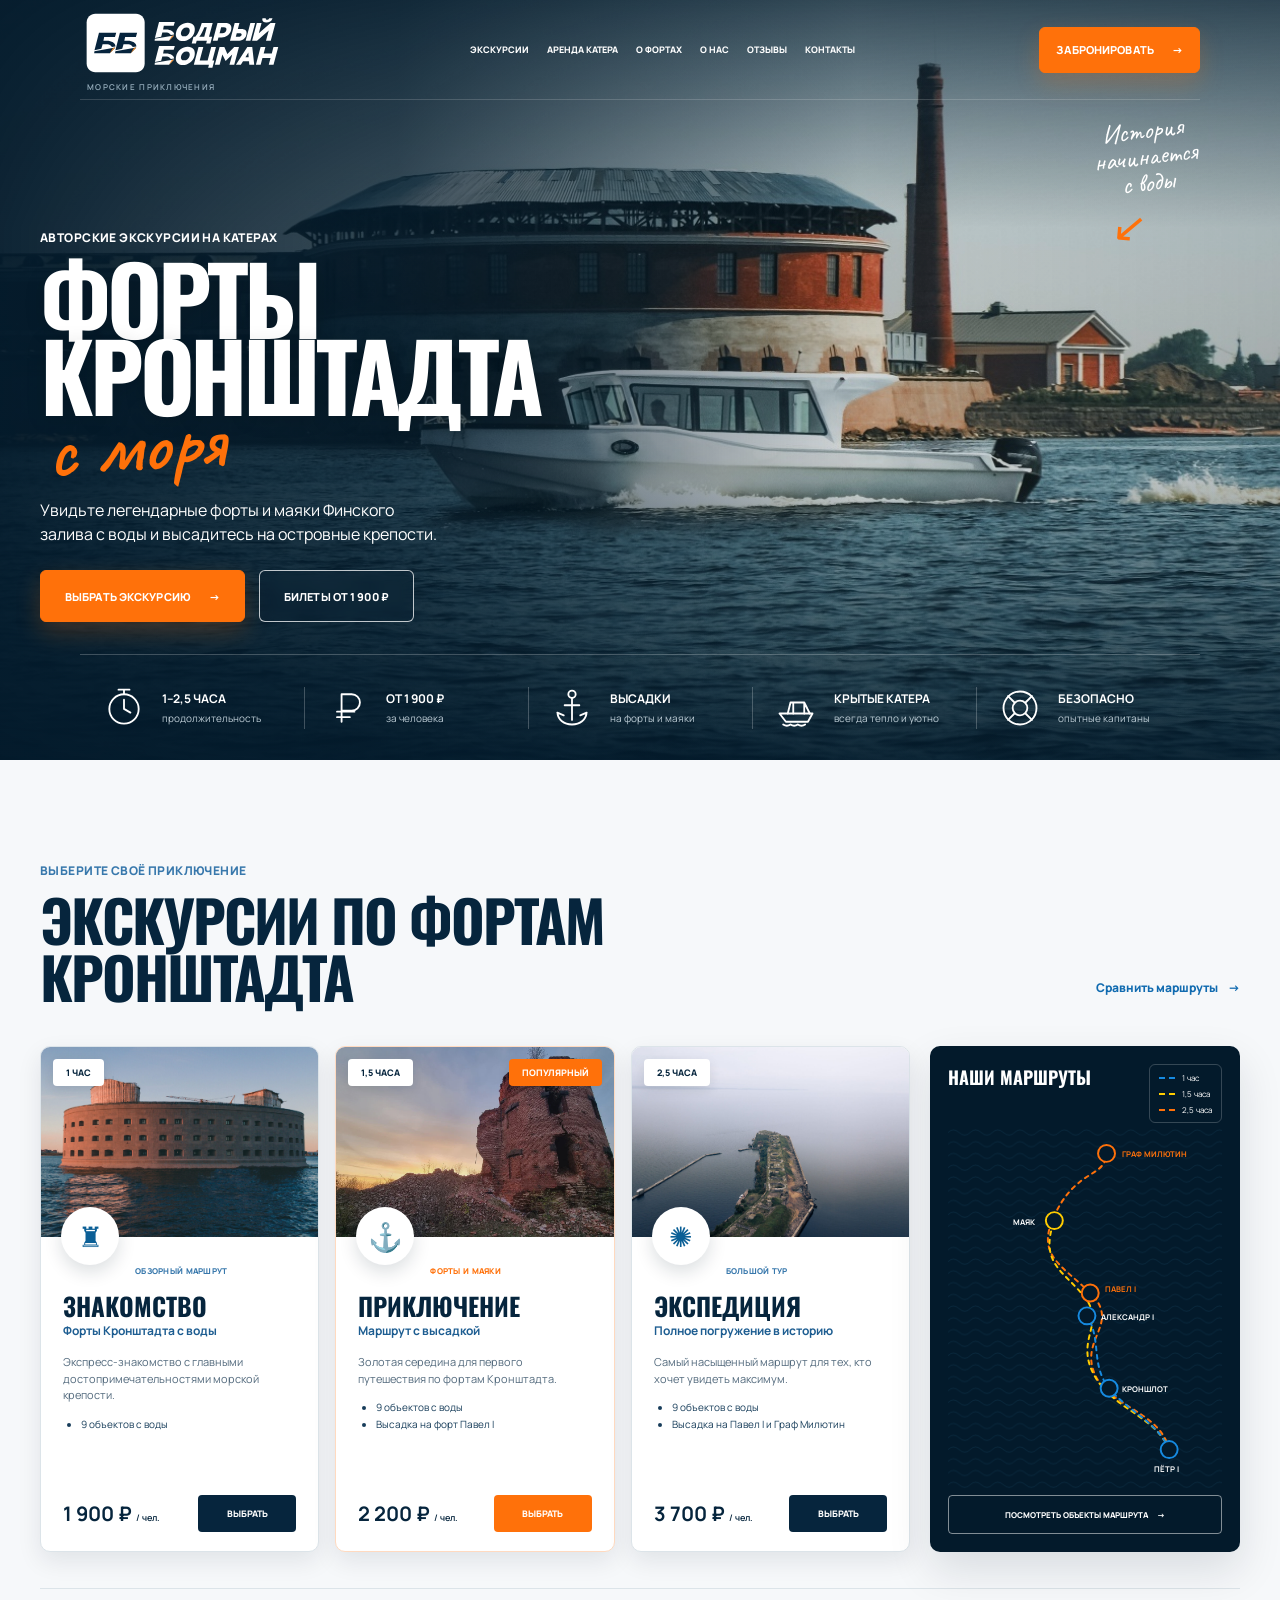
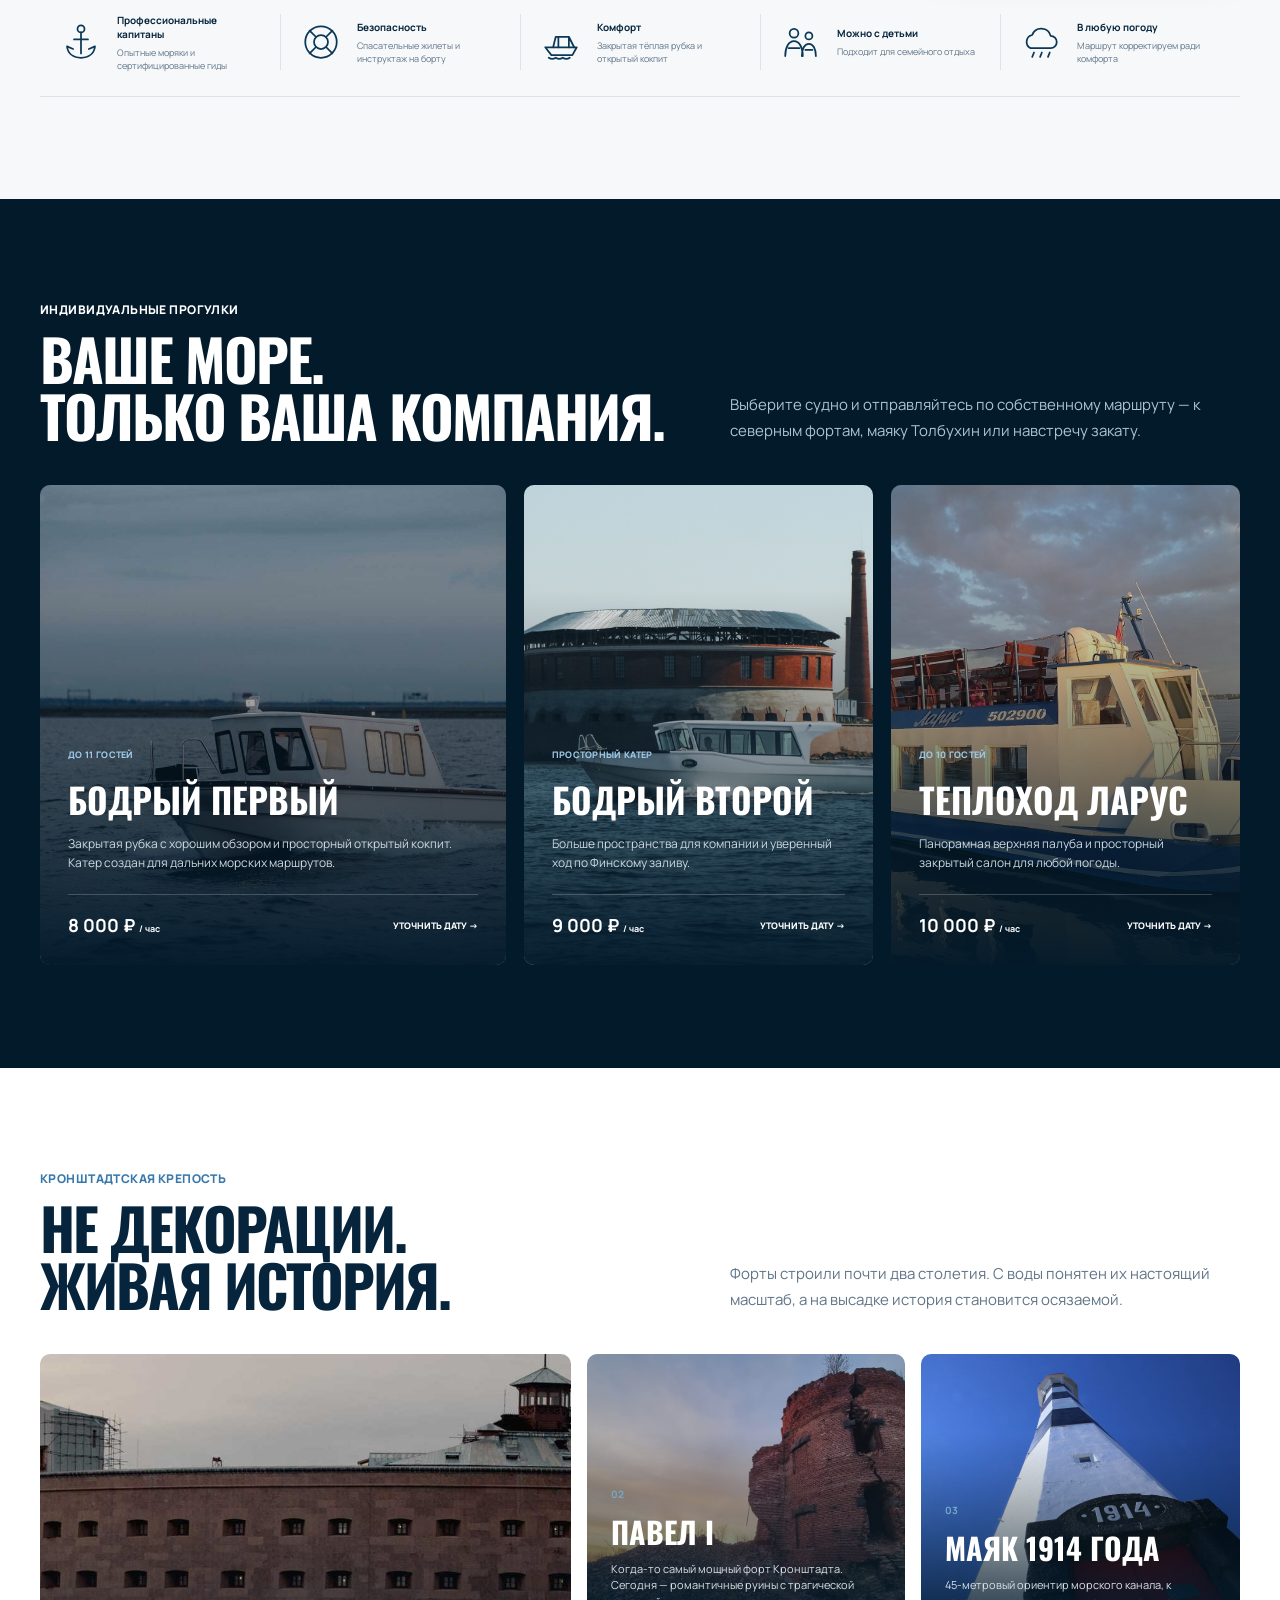
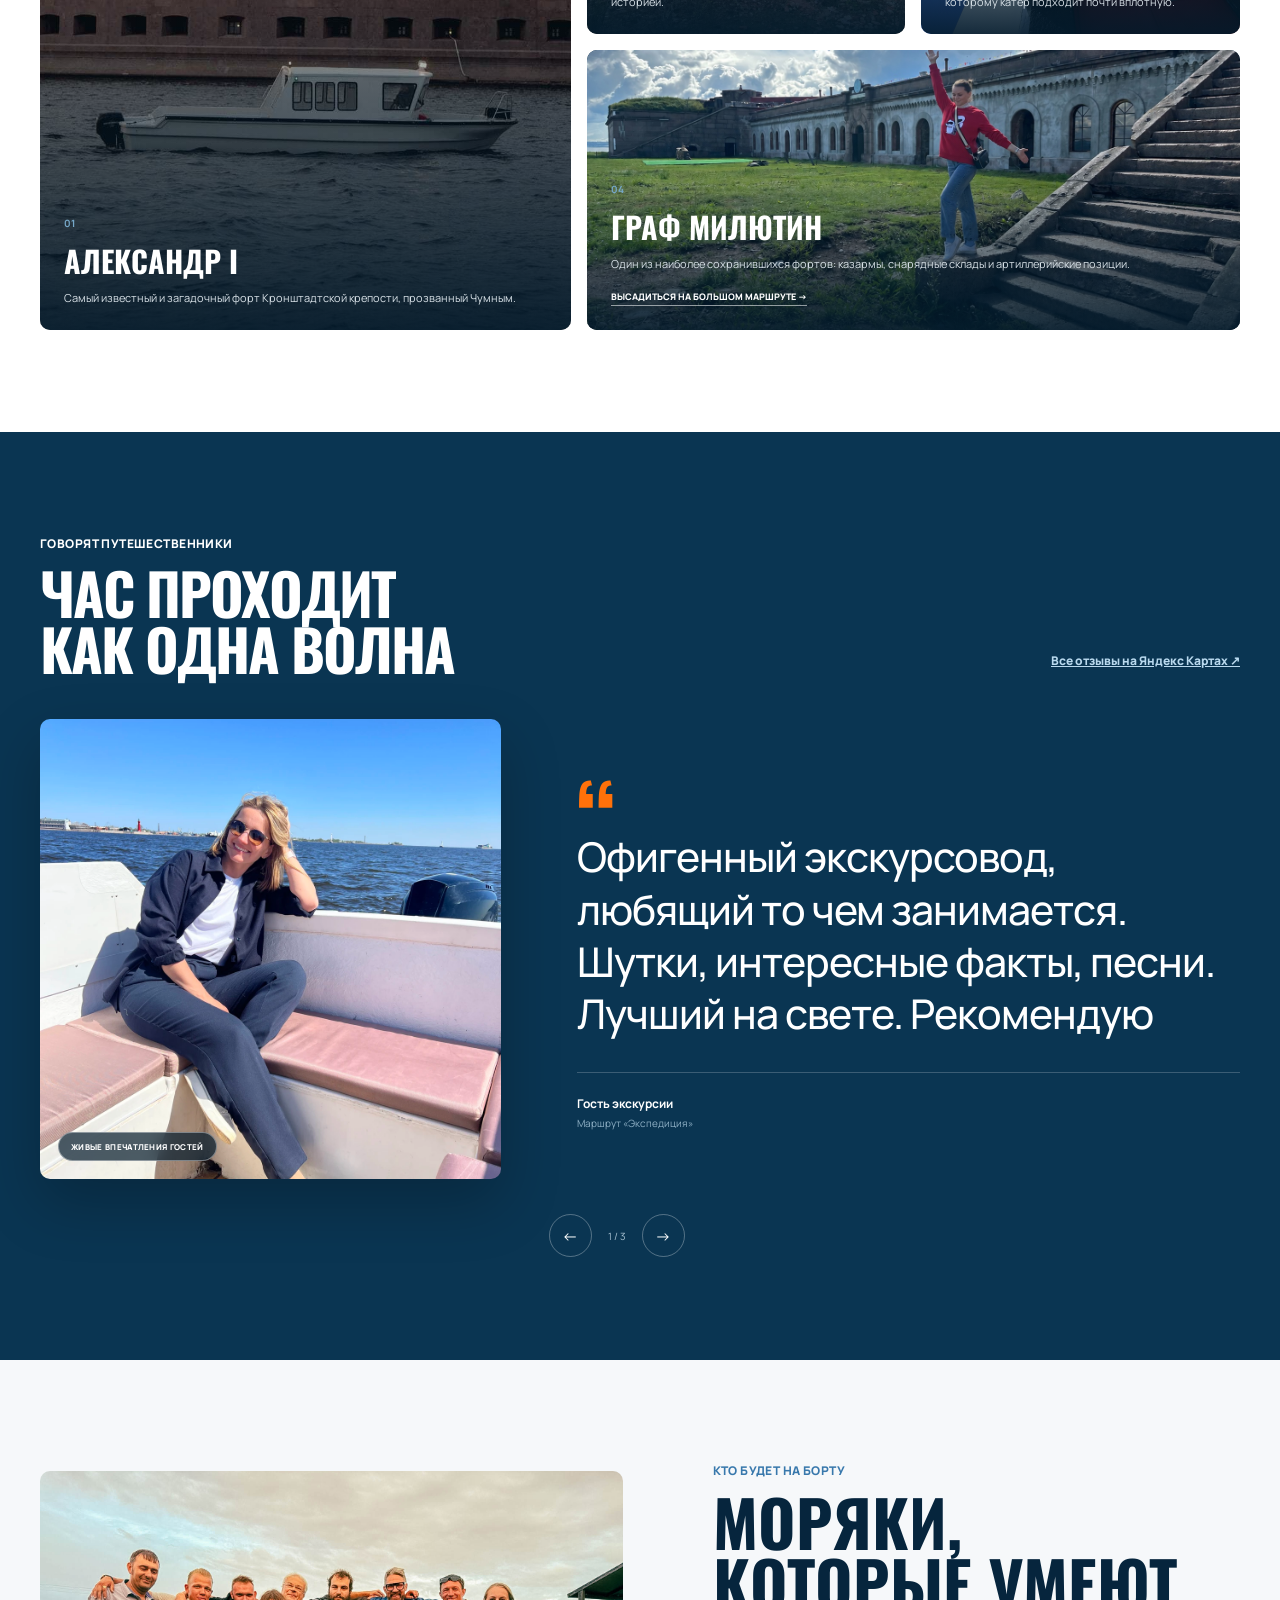
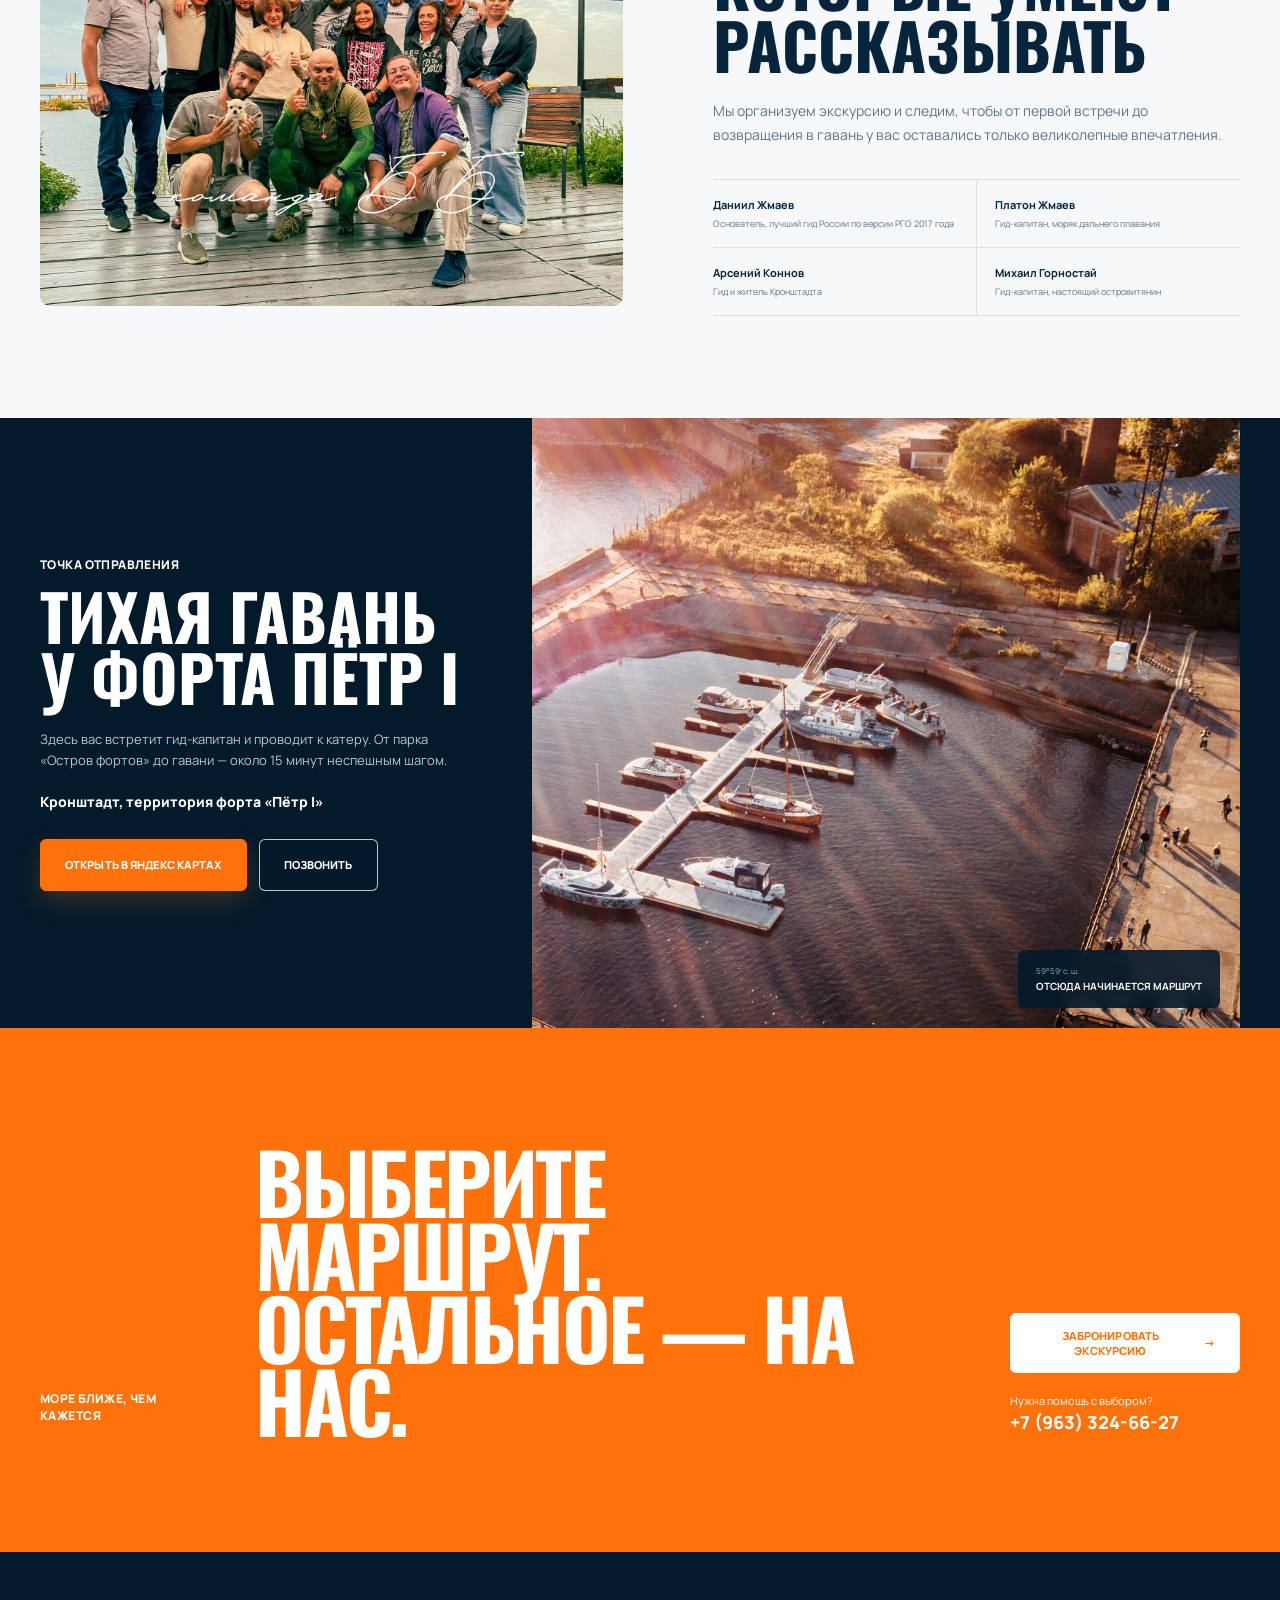
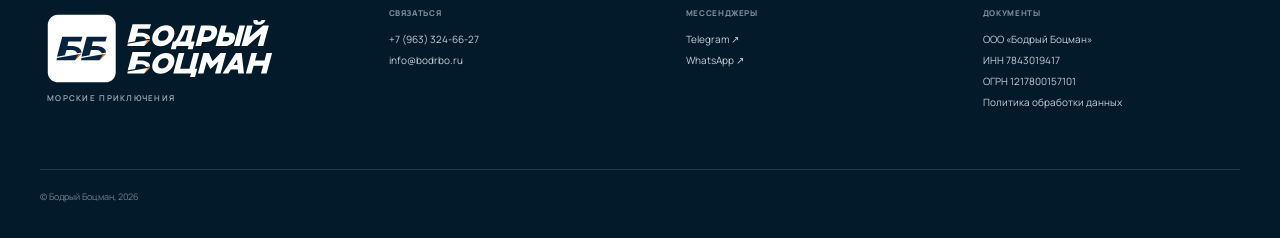
==== commit 37433eb1: "feat: update site logo to current brand identity" ====
--- a/index.html
+++ b/index.html
@@ -19,8 +19,8 @@
   <link rel="preconnect" href="https://fonts.googleapis.com">
   <link rel="preconnect" href="https://fonts.gstatic.com" crossorigin>
   <link href="https://fonts.googleapis.com/css2?family=Caveat:wght@600&amp;family=Manrope:wght@400;500;600;700;800&amp;family=Oswald:wght@500;600;700&amp;display=swap" rel="stylesheet">
-  <link rel="icon" href="assets/logo-face.png" type="image/png">
-  <link rel="stylesheet" href="styles.css?v=1">
+  <link rel="icon" href="assets/brand/favicon.svg" type="image/svg+xml">
+  <link rel="stylesheet" href="styles.css?v=2">
   <link rel="stylesheet" href="booking.css?v=1">
   <script type="application/ld+json">
   {
@@ -50,8 +50,8 @@
 
   <header class="site-header" data-header>
     <a class="brand" href="#top" aria-label="Бодрый Боцман — на главную">
-      <img src="assets/logo-face.png" alt="">
-      <span><strong>Бодрый<br>Боцман</strong><small>Морские приключения</small></span>
+      <img src="assets/brand/bodry-botsman-combined-side-2lines-light.svg" width="989" height="344" alt="Бодрый Боцман">
+      <small>Морские приключения</small>
     </a>
     <nav class="desktop-nav" aria-label="Основная навигация">
       <a href="#excursions">Экскурсии</a>
@@ -324,7 +324,7 @@
   </div>
 
   <footer class="site-footer">
-    <a class="brand brand--footer" href="#top"><img src="assets/logo-face.png" alt=""><span><strong>Бодрый<br>Боцман</strong><small>Морские приключения</small></span></a>
+    <a class="brand brand--footer" href="#top"><img src="assets/brand/bodry-botsman-combined-side-2lines-light.svg" width="989" height="344" alt="Бодрый Боцман"><small>Морские приключения</small></a>
     <div><small>Связаться</small><a href="tel:+79633246627">+7 (963) 324-66-27</a><a href="mailto:info@bodrbo.ru">info@bodrbo.ru</a></div>
     <div><small>Мессенджеры</small><a href="https://t.me/bodrbo_fort" target="_blank" rel="noopener">Telegram ↗</a><a href="https://wa.me/79633246627" target="_blank" rel="noopener">WhatsApp ↗</a></div>
     <div><small>Документы</small><span>ООО «Бодрый Боцман»</span><span>ИНН 7843019417</span><span>ОГРН 1217800157101</span><a href="privacy.html">Политика обработки данных</a></div>
--- a/styles.css
+++ b/styles.css
@@ -33,11 +33,11 @@
 .site-header{position:absolute;left:50%;top:0;z-index:50;display:grid;grid-template-columns:auto 1fr auto auto;align-items:center;gap:clamp(24px,3vw,52px);width:var(--container);height:100px;color:#fff;border-bottom:1px solid rgba(255,255,255,.16);transform:translateX(-50%)}
 .site-header.is-scrolled{position:fixed;left:0;width:100%;height:76px;padding:0 max(40px,calc((100vw - 1400px)/2));background:rgba(3,26,43,.95);border-bottom-color:rgba(255,255,255,.1);backdrop-filter:blur(15px);transform:none;animation:header-in .24s ease-out}
 @keyframes header-in{from{transform:translateY(-100%)}to{transform:none}}
-.brand{display:flex;align-items:center;gap:10px;min-width:max-content;color:#fff;text-decoration:none}
-.brand img{width:49px;height:55px;object-fit:contain}
-.brand>span{display:block}
-.brand strong{display:block;font-family:"Oswald",Impact,sans-serif;font-size:22px;line-height:.87;letter-spacing:.015em;text-transform:uppercase}
-.brand small{display:block;margin-top:10px;color:#98afbe;font-size:8px;font-weight:600;letter-spacing:.16em;text-transform:uppercase}
+.brand{display:flex;flex-direction:column;align-items:flex-start;gap:2px;min-width:max-content;color:#fff;text-decoration:none}
+.brand img{width:205px;height:auto;object-fit:contain}
+.site-header.is-scrolled .brand img{width:175px}
+.site-header.is-scrolled .brand>small{display:none}
+.brand>small{display:block;margin:0 0 0 7px;color:#98afbe;font-size:8px;font-weight:600;letter-spacing:.16em;text-transform:uppercase}
 .desktop-nav{display:flex;align-items:center;justify-content:center;gap:clamp(20px,2.3vw,39px)}
 .desktop-nav a{position:relative;color:#fff;text-decoration:none;font-size:11px;font-weight:800;text-transform:uppercase;white-space:nowrap}
 .desktop-nav a::after{content:"";position:absolute;left:0;right:100%;bottom:-8px;height:2px;background:var(--orange);transition:right .2s ease}
@@ -211,7 +211,7 @@
 .booking>div>p{margin:0;font-size:11px;line-height:1.5}.booking>div>p a{font-size:18px;font-weight:800;text-decoration:none}
 
 .site-footer{display:grid;grid-template-columns:1.2fr repeat(3,1fr);gap:40px;padding:55px max(40px,calc((100vw - 1400px)/2)) 35px;background:var(--ink-deep);color:#fff}
-.brand--footer{align-self:start}
+.brand--footer{align-self:start}.brand--footer img{width:240px}
 .site-footer>div{display:grid;align-content:start;gap:7px}
 .site-footer>div small{margin-bottom:7px;color:#718fa3;font-size:8px;font-weight:800;letter-spacing:.08em;text-transform:uppercase}
 .site-footer>div a,.site-footer>div span{color:#c3d1da;font-size:10px;text-decoration:none}
@@ -234,7 +234,7 @@
 
 @media(max-width:900px){
   .site-header,.site-header.is-scrolled{position:fixed;left:0;top:0;width:100%;height:72px;padding:0 18px;background:rgba(3,26,43,.92);border-bottom:1px solid rgba(255,255,255,.14);backdrop-filter:blur(14px);transform:none}
-  .desktop-nav,.site-header>.button{display:none}.site-header{grid-template-columns:1fr auto}.menu-toggle{display:block}.brand img{width:38px;height:43px}.brand strong{font-size:18px}.brand small{display:none}
+  .desktop-nav,.site-header>.button{display:none}.site-header{grid-template-columns:1fr auto}.menu-toggle{display:block}.brand img{width:175px;height:auto}.brand small{display:none}.brand--footer img{width:240px}.brand--footer small{display:block}
   .mobile-menu{position:fixed;z-index:45;inset:72px 0 0;display:flex;flex-direction:column;align-items:stretch;justify-content:center;gap:30px;background:rgba(3,26,43,.985);color:#fff;padding:35px;opacity:0;visibility:hidden;transform:translateY(-14px);transition:.22s}
   .mobile-menu.is-open{opacity:1;visibility:visible;transform:none}.mobile-menu nav{display:grid}.mobile-menu nav a{padding:13px 0;border-bottom:1px solid rgba(255,255,255,.12);font-family:"Oswald",sans-serif;font-size:27px;text-decoration:none;text-transform:uppercase}.mobile-menu__phone{font-size:22px;font-weight:800;text-decoration:none}
   .hero{min-height:850px;padding:128px 24px 220px}.hero__image{object-position:62% center}.hero__wash{background:linear-gradient(90deg,rgba(3,26,43,.94),rgba(3,26,43,.54)),linear-gradient(0deg,rgba(3,26,43,.92),transparent 48%)}.hero__content{width:min(590px,85vw)}.hero__note{display:none}.hero-facts{grid-template-columns:repeat(6,1fr);height:auto;bottom:0}.hero-facts article{grid-column:span 2}.hero-facts article:nth-child(4){grid-column:2/span 2}.hero-facts article:nth-child(5){grid-column:4/span 2}.hero-facts article:nth-child(n+4){border-top:1px solid rgba(255,255,255,.16)}
@@ -260,4 +260,4 @@
 
 .error-page{min-height:100vh;background:radial-gradient(circle at 80% 18%,#0b527d 0,transparent 32%),var(--ink-deep);color:#fff}
 .error-shell{display:flex;min-height:100vh;flex-direction:column;align-items:flex-start;justify-content:center;width:min(680px,calc(100% - 40px));margin:auto}
-.error-shell>img{width:80px;margin-bottom:30px}.error-shell h1{margin:0;font-family:"Oswald",Impact,sans-serif;font-size:clamp(75px,13vw,150px);line-height:.83;text-transform:uppercase}.error-shell>p:not(.eyebrow){max-width:480px;margin:25px 0;color:#b7c9d5;line-height:1.6}
+.error-shell>img{width:260px;height:auto;margin-bottom:30px}.error-shell h1{margin:0;font-family:"Oswald",Impact,sans-serif;font-size:clamp(75px,13vw,150px);line-height:.83;text-transform:uppercase}.error-shell>p:not(.eyebrow){max-width:480px;margin:25px 0;color:#b7c9d5;line-height:1.6}
